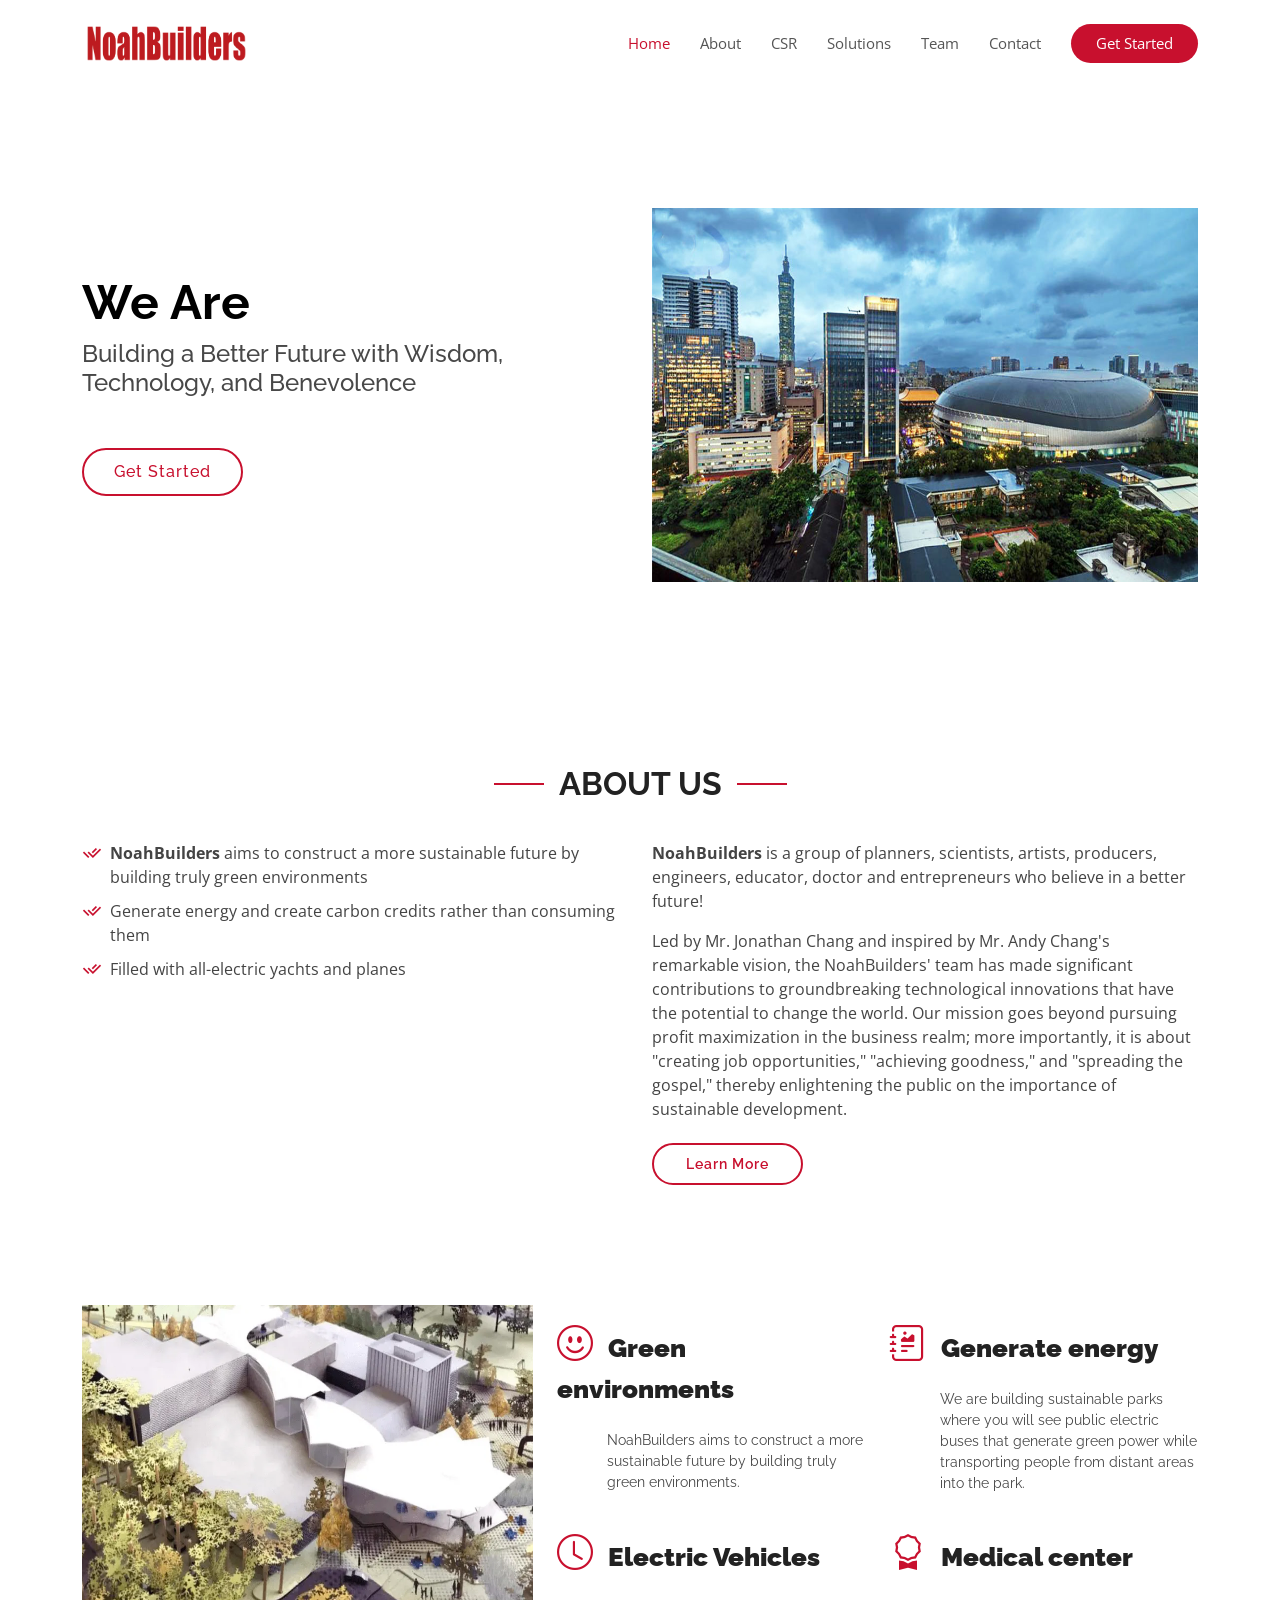
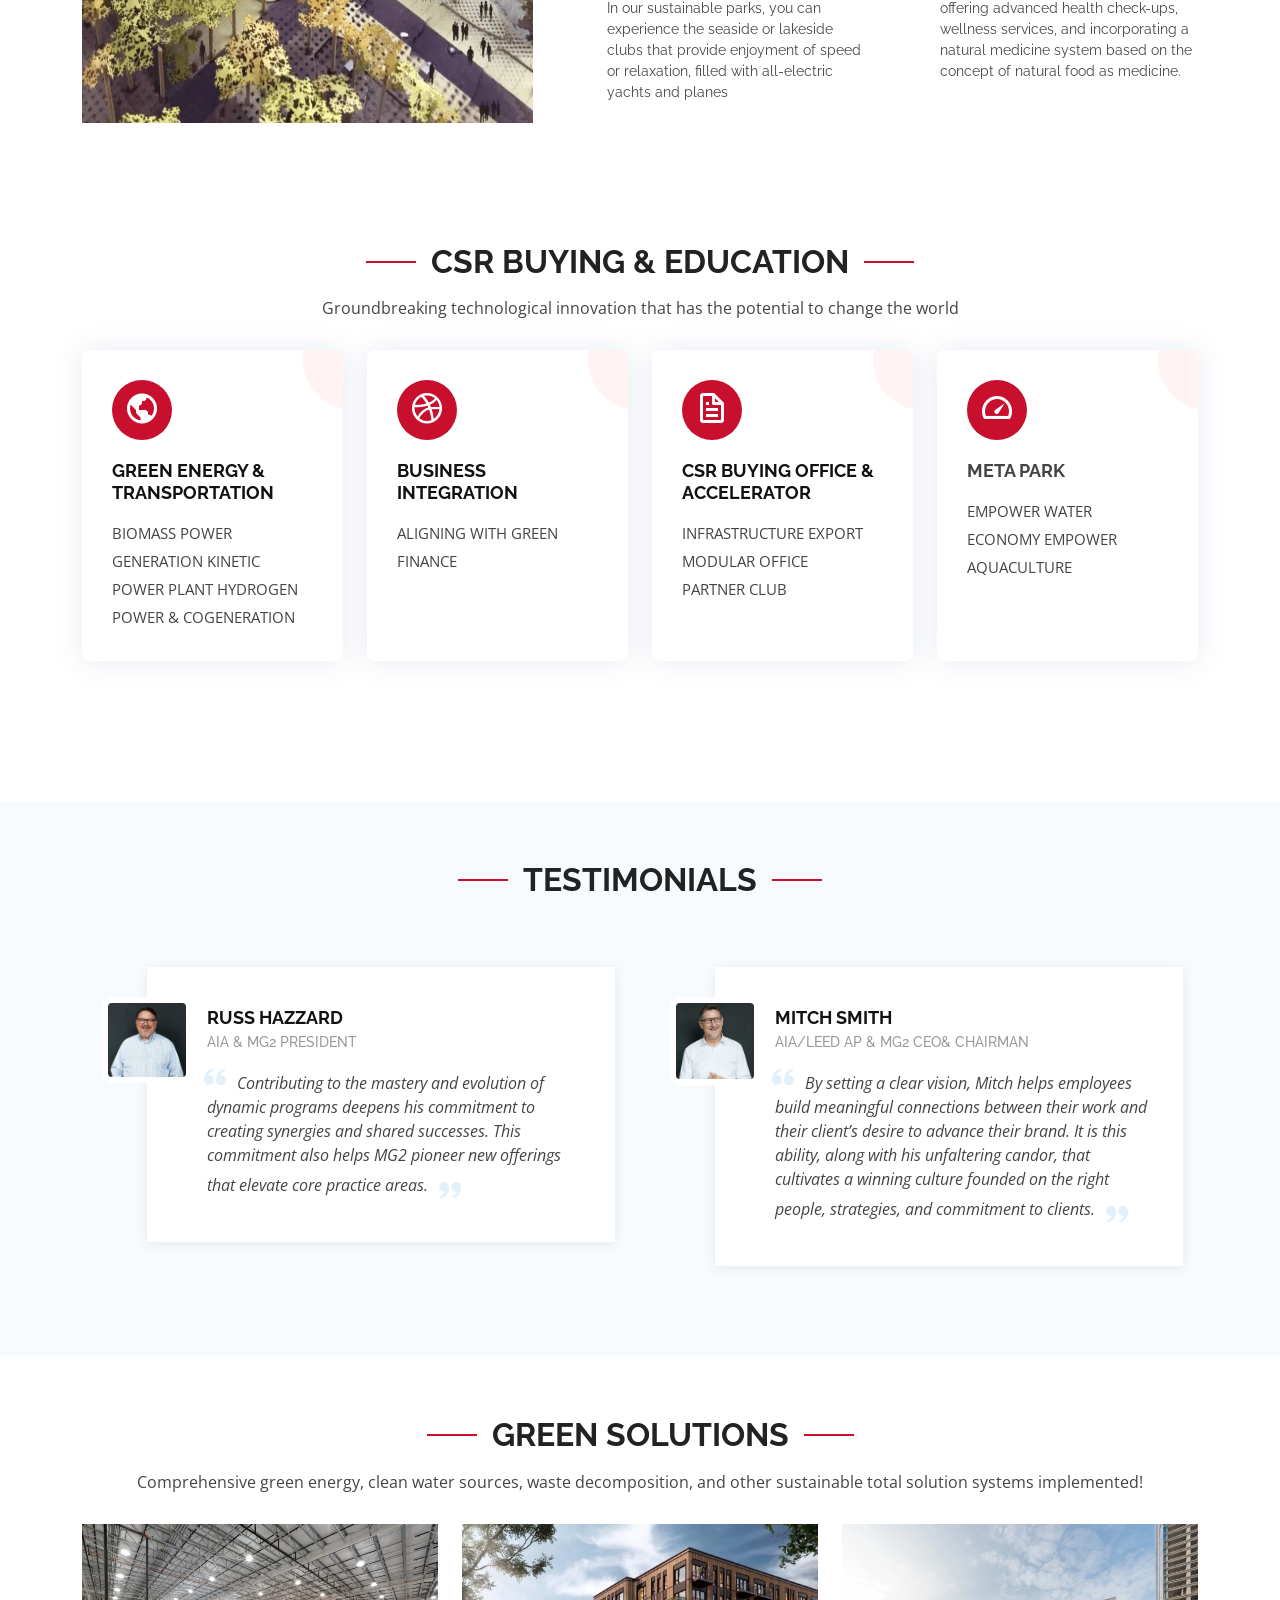
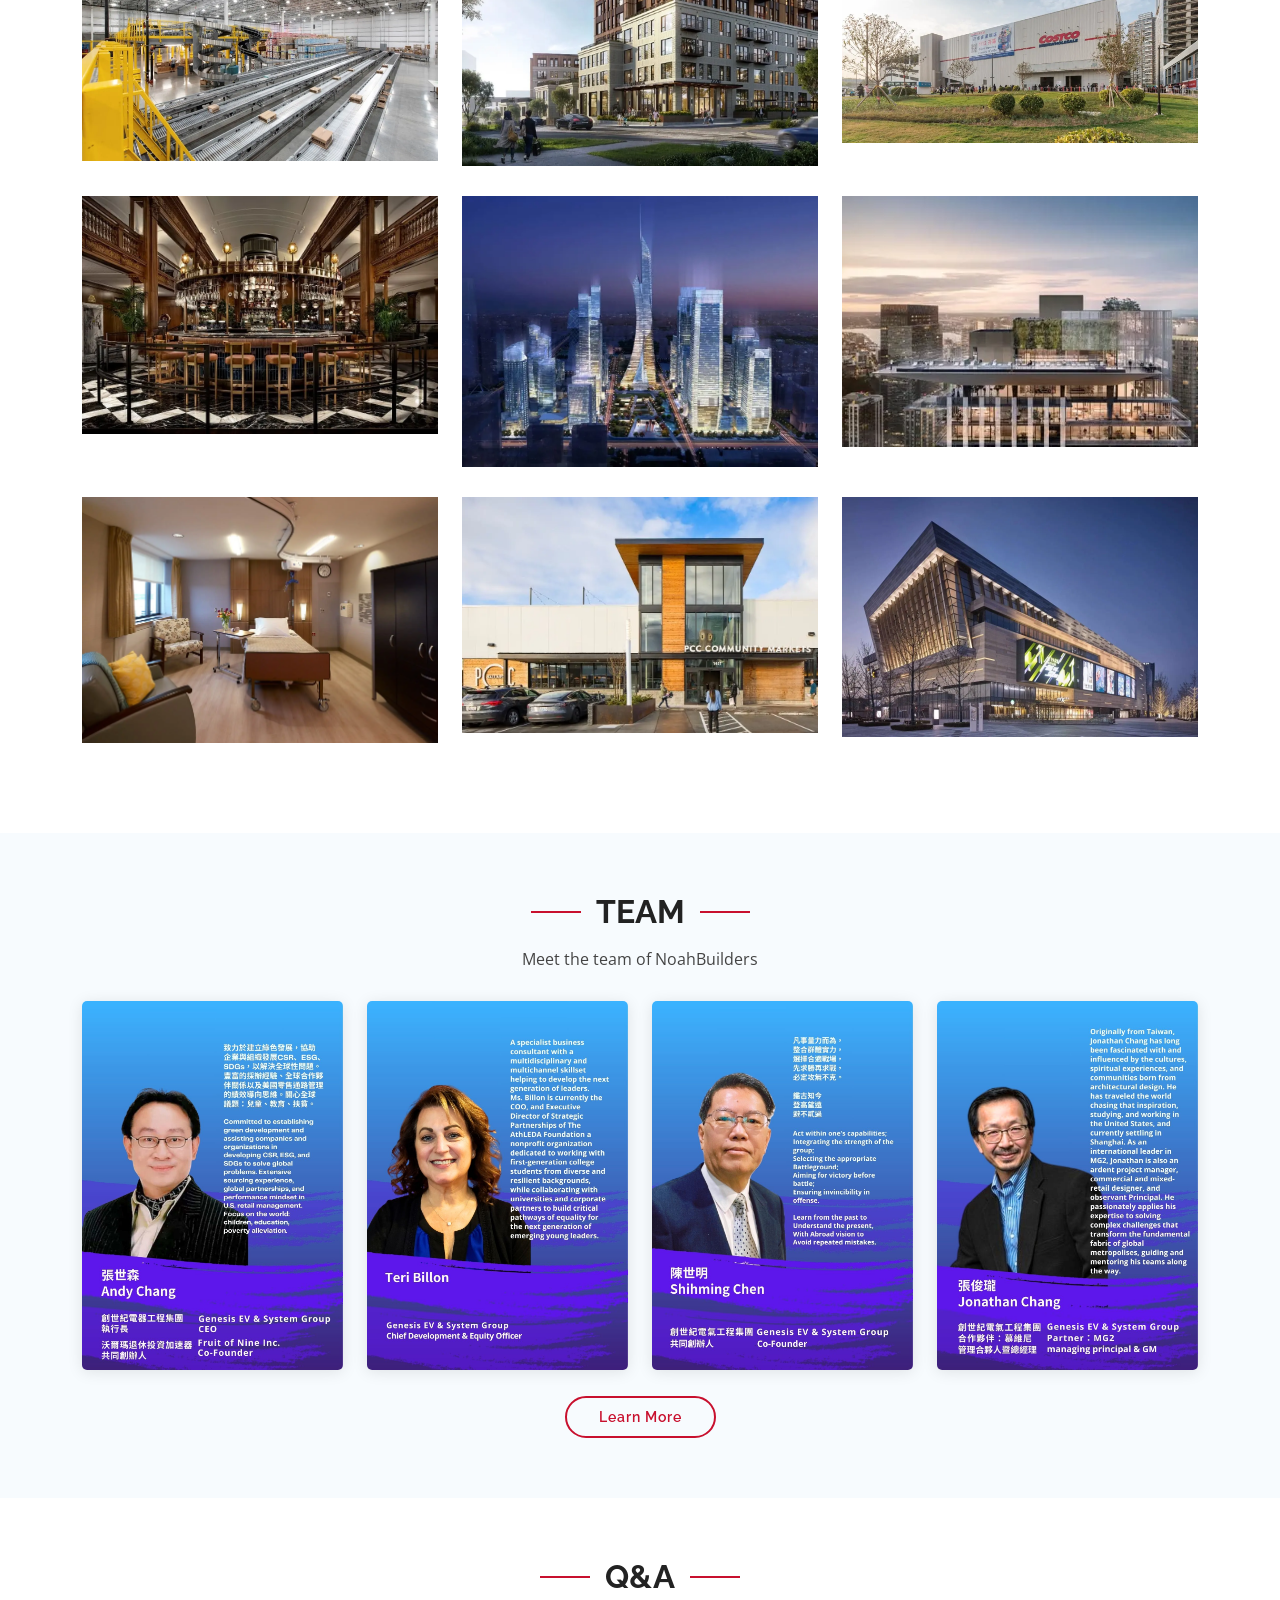
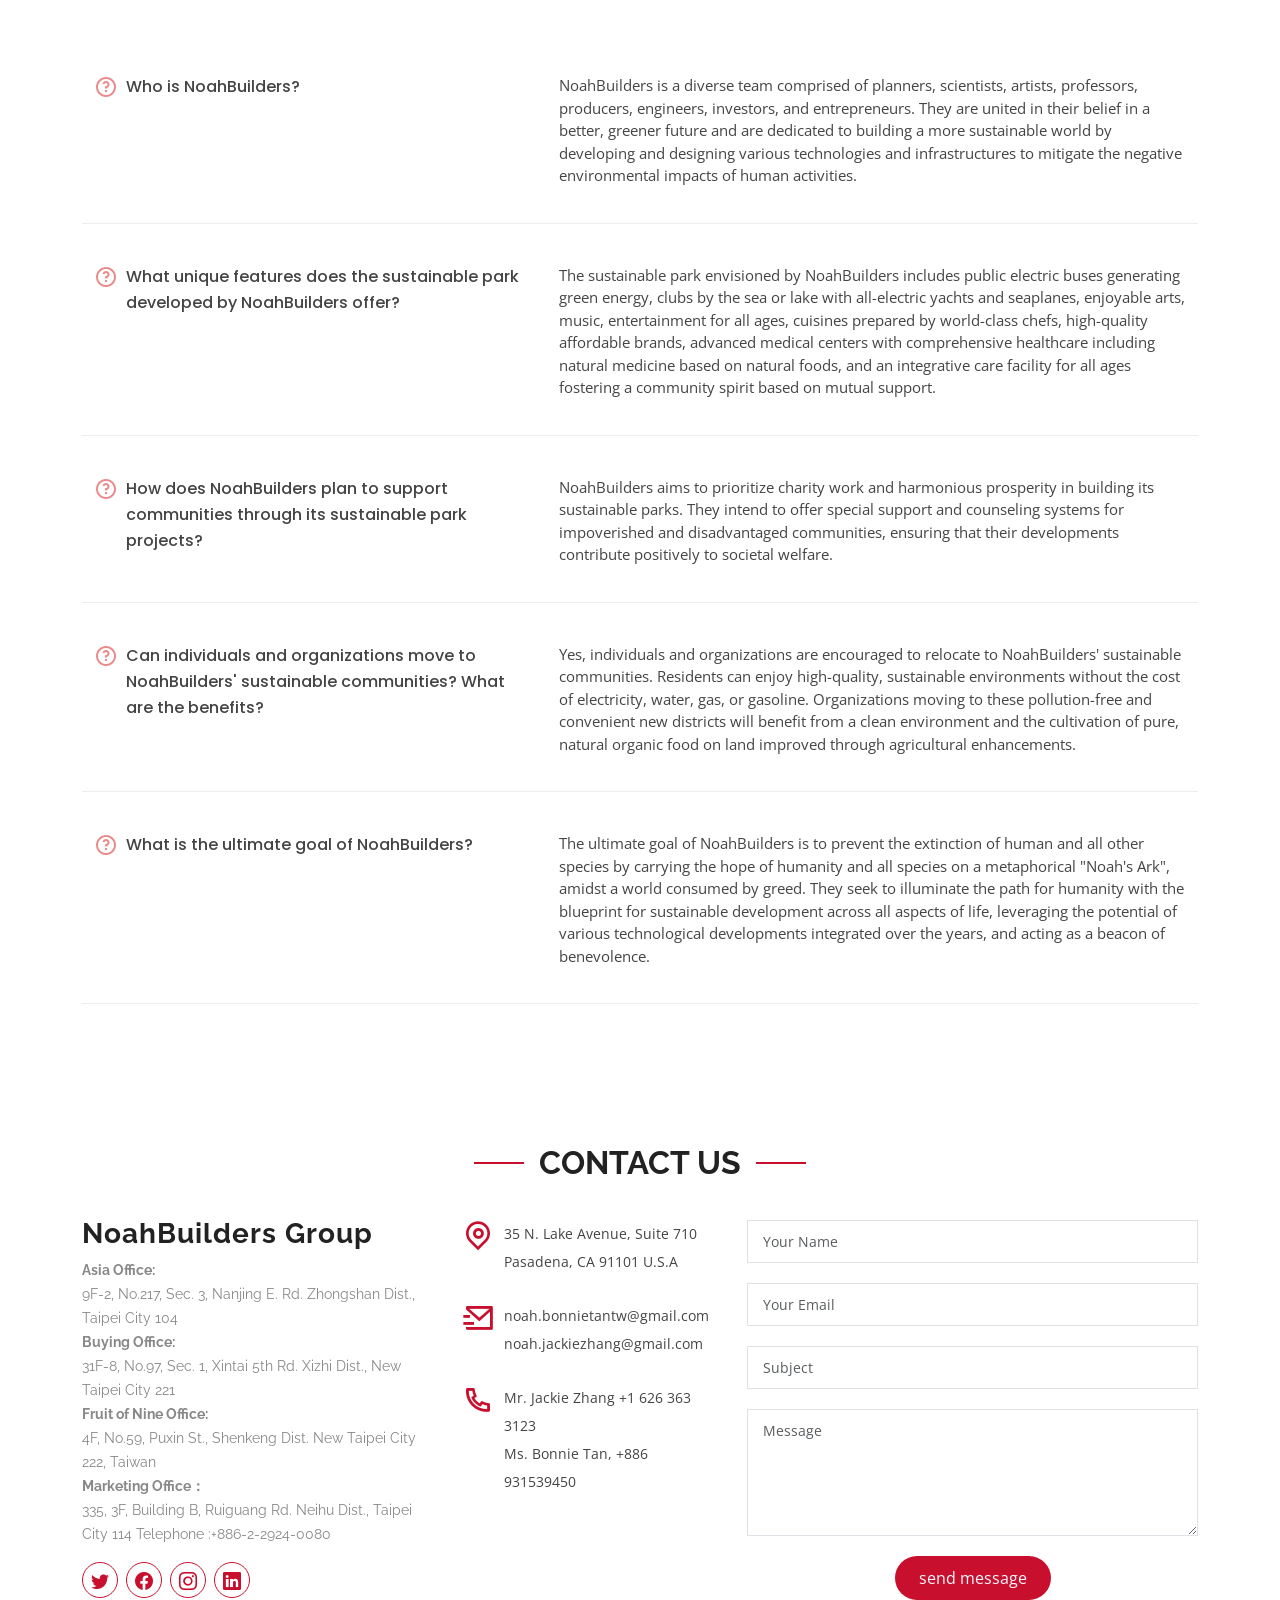
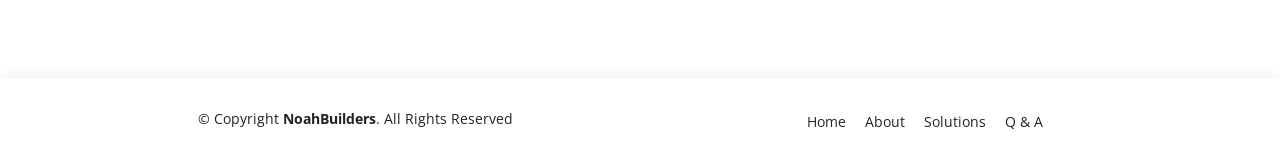
==== index.html @ 63681f98 "initial commit initial commit" ====
<!DOCTYPE html>
<html lang="en">

<head>
  <meta charset="utf-8">
  <meta content="width=device-width, initial-scale=1.0" name="viewport">

  <title>NoahBuilders - Index</title>
  <meta content="NoahBuilders is a large group of planners, scientists, artists, producers, engineers, and entrepreneurs who believe in a better future!" name="description">
  <meta content="green energy,solar,esg,csr,green city" name="keywords">

  <!-- Favicons -->
  <link href="assets/img/favicon.png" rel="icon">
  <link href="assets/img/apple-touch-icon.png" rel="apple-touch-icon">

  <!-- Google Fonts -->
  <link href="https://fonts.googleapis.com/css?family=Open+Sans:300,300i,400,400i,600,600i,700,700i|Raleway:300,300i,400,400i,500,500i,600,600i,700,700i|Poppins:300,300i,400,400i,500,500i,600,600i,700,700i" rel="stylesheet">

  <!-- Vendor CSS Files -->
  <link href="assets/vendor/aos/aos.css" rel="stylesheet">
  <link href="assets/vendor/bootstrap/css/bootstrap.min.css" rel="stylesheet">
  <link href="assets/vendor/bootstrap-icons/bootstrap-icons.css" rel="stylesheet">
  <link href="assets/vendor/boxicons/css/boxicons.min.css" rel="stylesheet">
  <link href="assets/vendor/glightbox/css/glightbox.min.css" rel="stylesheet">
  <link href="assets/vendor/remixicon/remixicon.css" rel="stylesheet">
  <link href="assets/vendor/swiper/swiper-bundle.min.css" rel="stylesheet">

  <!-- Main CSS File -->
  <link href="assets/css/style.css" rel="stylesheet">

</head>

<body>
  <!-- ======= Header ======= -->
  <header id="header" class="fixed-top d-flex align-items-center">
    <div class="container d-flex align-items-center justify-content-between">

      <div class="logo">
        <img src="/assets/img/NoahBuilders.svg" class="img-fluid rounded" alt="logo">
        <!-- Uncomment below if you prefer to use an image logo -->
        <!-- <a href="index.html"><img src="assets/img/logo.png" alt="" class="img-fluid"></a>-->
      </div>

      <nav id="navbar" class="navbar">
        <ul>
          <li><a class="nav-link scrollto active" href="#hero">Home</a></li>
          <li><a class="nav-link scrollto" href="#about">About</a></li>
          <li><a class="nav-link scrollto" href="#services">CSR</a></li>
          <li><a class="nav-link scrollto " href="#portfolio">Solutions</a></li>
          <li><a class="nav-link scrollto" href="#team">Team</a></li>
          <!-- <li><a class="nav-link scrollto" href="#pricing">Pricing</a></li>
          <li class="dropdown"><a href="#"><span>Drop Down</span> <i class="bi bi-chevron-down"></i></a>
            <ul>
              <li><a href="#">Drop Down 1</a></li>
              <li class="dropdown"><a href="#"><span>Deep Drop Down</span> <i class="bi bi-chevron-right"></i></a>
                <ul>
                  <li><a href="#">Deep Drop Down 1</a></li>
                  <li><a href="#">Deep Drop Down 2</a></li>
                  <li><a href="#">Deep Drop Down 3</a></li>
                  <li><a href="#">Deep Drop Down 4</a></li>
                  <li><a href="#">Deep Drop Down 5</a></li>
                </ul>
              </li>
              <li><a href="#">Drop Down 2</a></li>
              <li><a href="#">Drop Down 3</a></li>
              <li><a href="#">Drop Down 4</a></li>
            </ul>
          </li> -->
          <li><a class="nav-link scrollto" href="#contact">Contact</a></li>
          <li><a class="getstarted scrollto" href="#about">Get Started</a></li>
        </ul>
        <i class="bi bi-list mobile-nav-toggle"></i>
      </nav><!-- .navbar -->

    </div>
  </header><!-- End Header -->

  <!-- ======= Hero Section ======= -->
  <section id="hero" class="d-flex align-items-center">

    <div class="container">
      <div class="row">
        <div class="col-lg-6 pt-5 pt-lg-0 order-2 order-lg-1 d-flex flex-column justify-content-center">
          <h1 data-aos="fade-up">We Are</h1>
          <h2 data-aos="fade-up" data-aos-delay="400">Building a Better Future with Wisdom, Technology, and Benevolence</h2>
          <div data-aos="fade-up" data-aos-delay="800">
            <a href="#about" class="btn-get-started scrollto">Get Started</a>
          </div>
        </div>
        <div class="col-lg-6 order-1 order-lg-2 hero-img" data-aos="fade-left" data-aos-delay="200">
          <img src="assets/img/heroimage.jpg" class="img-fluid animated" alt="">
        </div>
      </div>
    </div>

  </section><!-- End Hero -->

  <main id="main" style="padding-top:5px;">

    <section id="about" class="about">
      <div class="container">

        <div class="section-title" data-aos="fade-up">
          <h2>About Us</h2>
        </div>

        <div class="row content">
          <div class="col-lg-6" data-aos="fade-up" data-aos-delay="150">
            <!-- <p>
              Noahbuilders is a large group of planners, scientists, artists, producers, engineers, and entrepreneurs who believe in a better future! 
            </p> -->
            <ul>
              <li><i class="ri-check-double-line"></i> <b>NoahBuilders</b> aims to construct a more sustainable future by building truly green environments </li>
              <li><i class="ri-check-double-line"></i> Generate energy and create carbon credits rather than consuming them</li>
              <li><i class="ri-check-double-line"></i> Filled with all-electric yachts and planes</li>
            </ul>
          </div>
          <div class="col-lg-6 pt-4 pt-lg-0" data-aos="fade-up" data-aos-delay="300">
            <p>
              <b>NoahBuilders</b> is a group of planners, scientists, artists, producers, engineers, educator, doctor and entrepreneurs who believe in a better future! 
            </p>
            <p>Led by Mr. Jonathan Chang and inspired by Mr. Andy Chang's remarkable vision, the NoahBuilders' team has made significant contributions to groundbreaking technological innovations that have the potential to change the world.
              Our mission goes beyond pursuing profit maximization in the business realm; more importantly, it is about "creating job opportunities," "achieving goodness," and "spreading the gospel," thereby enlightening the public on the importance of sustainable development.
              </p>
            <a href="#counts" class="btn-learn-more">Learn More</a>
          </div>
        </div>

      </div>
    </section><!-- End About Us Section -->

    <!-- ======= Counts Section ======= -->
    <section id="counts" class="counts">
      <div class="container">

        <div class="row">
          <div class="image col-xl-5 d-flex align-items-stretch justify-content-center justify-content-xl-start" data-aos="fade-right" data-aos-delay="150">
            <img src="assets/img/counts-img.webp" alt="" class="img-fluid">
          </div>

          <div class="col-xl-7 d-flex align-items-stretch pt-4 pt-xl-0" data-aos="fade-left" data-aos-delay="300">
            <div class="content d-flex flex-column justify-content-center">
              <div class="row">
                <div class="col-md-6 d-md-flex align-items-md-stretch">
                  <div class="count-box">
                    <i class="bi bi-emoji-smile"></i>
                    <h3><strong style="padding-left:15px;font-size:26px;">Green environments</strong></h3>
                    <!-- <span data-purecounter-start="0" data-purecounter-end="01" data-purecounter-duration="1" class="purecounter"></span> -->
                    <p> NoahBuilders aims to construct a more sustainable future by building truly green environments.</p>
                  </div>
                </div>

                <div class="col-md-6 d-md-flex align-items-md-stretch">
                  <div class="count-box">
                    <i class="bi bi-journal-richtext"></i>
                    <h3><strong style="padding-left:15px;font-size:26px;">Generate energy</strong></h3>
                    <!-- <span data-purecounter-start="0" data-purecounter-end="2" data-purecounter-duration="1" class="purecounter"></span> -->
                    <p>We are building sustainable parks where you will see public electric buses that generate green power while transporting people from distant areas into the park.</p>
                  </div>
                </div>

                <div class="col-md-6 d-md-flex align-items-md-stretch">
                  <div class="count-box">
                    <i class="bi bi-clock"></i>
                    <h3><strong style="padding-left:15px;font-size:26px;">Electric Vehicles</strong></h3>
                    <!-- <span data-purecounter-start="0" data-purecounter-end="3" data-purecounter-duration="1" class="purecounter"></span> -->
                    <p>In our sustainable parks, you can experience the seaside or lakeside clubs that provide enjoyment of speed or relaxation, filled with all-electric yachts and planes</p>
                  </div>
                </div>

                <div class="col-md-6 d-md-flex align-items-md-stretch">
                  <div class="count-box">
                    <i class="bi bi-award"></i>
                    <h3><strong style="padding-left:15px;font-size:26px;">Medical center</strong></h3>
                    <!-- <span data-purecounter-start="0" data-purecounter-end="4" data-purecounter-duration="1" class="purecounter"></span> -->
                    <p>offering advanced health check-ups, wellness services, and incorporating a natural medicine system based on the concept of natural food as medicine.</p>
                  </div>
                </div>
              </div>
            </div><!-- End .content-->
          </div>
        </div>

      </div>
    </section><!-- End Counts Section -->

    <!-- ======= Services Section ======= -->
    <section id="services" class="services">
      <div class="container">

        <div class="section-title" data-aos="fade-up">
          <h2>CSR Buying & Education</h2>
          <p>Groundbreaking technological innovation that has the potential to change the world </p>
        </div>

        <div class="row">

          <div class="col-md-6 col-lg-3 d-flex align-items-stretch mb-5 mb-lg-0">
            <div class="icon-box" data-aos="fade-up" data-aos-delay="400">
              <div class="icon"><i class="bx bx-world"></i></div>
              <h4 class="title"><a href="">GREEN ENERGY & TRANSPORTATION</a></h4>
              <p class="description">BIOMASS POWER GENERATION
                KINETIC POWER PLANT
                HYDROGEN POWER & COGENERATION
                </p>
            </div>
          </div>

          <div class="col-md-6 col-lg-3 d-flex align-items-stretch mb-5 mb-lg-0">
            <div class="icon-box" data-aos="fade-up" data-aos-delay="100">
              <div class="icon"><i class="bx bxl-dribbble"></i></div>
              <h4 class="title"><a href="">BUSINESS INTEGRATION</a></h4>
              <p class="description">ALIGNING WITH GREEN FINANCE
                <br>
                <br>
              </p>
            </div>
          </div>

          <div class="col-md-6 col-lg-3 d-flex align-items-stretch mb-5 mb-lg-0">
            <div class="icon-box" data-aos="fade-up" data-aos-delay="200">
              <div class="icon"><i class="bx bx-file"></i></div>
              <h4 class="title"><a href="">CSR BUYING OFFICE & ACCELERATOR</a></h4>
              <p class="description">INFRASTRUCTURE EXPORT
                MODULAR OFFICE<br>
                PARTNER CLUB
                </p>
            </div>
          </div>

          <div class="col-md-6 col-lg-3 d-flex align-items-stretch mb-5 mb-lg-0">
            <div class="icon-box" data-aos="fade-up" data-aos-delay="300">
              <div class="icon"><i class="bx bx-tachometer"></i></div>
              <h4 class="title"><a href=""></a>META PARK</h4>
              <p class="description">EMPOWER WATER ECONOMY
                EMPOWER AQUACULTURE</p>
            </div>
          </div>
        </div>

      </div>
    </section><!-- End Services Section -->

    <!-- ======= More Services Section ======= -->
    <section id="more-services" class="more-services">
      <div class="container">

        <!-- <div class="row">
          <div class="col-md-6 d-flex align-items-stretch">
            <div class="card" style='background-image: url("assets/img/more-services-1.jpg");' data-aos="fade-up" data-aos-delay="100">
              <div class="card-body">
                <h5 class="card-title"><a href="">GREEN ENERGY & TRANSPORTATION</a></h5>
                <p class="card-text">BIOMASS POWER GENERATION,KINETIC POWER PLANT,HYDROGEN POWER & COGENERATION
                  </p>
                <div class="read-more"><a href="#"><i class="bi bi-arrow-right"></i> Read More</a></div>
              </div>
            </div>
          </div>
          <div class="col-md-6 d-flex align-items-stretch mt-4 mt-md-0">
            <div class="card" style='background-image: url("assets/img/more-services-2.jpg");' data-aos="fade-up" data-aos-delay="200">
              <div class="card-body">
                <h5 class="card-title"><a href="">BUSINESS INTEGRATION</a></h5>
                <p class="card-text">Sed ut perspiciatis unde omnis iste natus error sit voluptatem doloremque laudantium, totam rem.</p>
                <div class="read-more"><a href="#"><i class="bi bi-arrow-right"></i> Read More</a></div>
              </div>
            </div>

          </div>
          <div class="col-md-6 d-flex align-items-stretch mt-4">
            <div class="card" style='background-image: url("assets/img/more-services-3.jpg");' data-aos="fade-up" data-aos-delay="100">
              <div class="card-body">
                <h5 class="card-title"><a href="">CSR BUYING OFFICE & ACCELERATOR</a></h5>
                <p class="card-text">Nemo enim ipsam voluptatem quia voluptas sit aut odit aut fugit, sed quia magni dolores.</p>
                <div class="read-more"><a href="#"><i class="bi bi-arrow-right"></i> Read More</a></div>
              </div>
            </div>
          </div>
          <div class="col-md-6 d-flex align-items-stretch mt-4">
            <div class="card" style='background-image: url("assets/img/more-services-4.jpg");' data-aos="fade-up" data-aos-delay="200">
              <div class="card-body">
                <h5 class="card-title"><a href="">META PARK</a></h5>
                <p class="card-text">Nostrum eum sed et autem dolorum perspiciatis. Magni porro quisquam laudantium voluptatem.</p>
                <div class="read-more"><a href="#"><i class="bi bi-arrow-right"></i> Read More</a></div>
              </div>
            </div>
          </div>
        </div> -->

      </div>
    </section><!-- End More Services Section -->

    <!-- ======= Features Section ======= -->
    <!-- <section id="features" class="features">
      <div class="container">

        <div class="section-title" data-aos="fade-up">
          <h2>Features</h2>
          <p>Our blueprint for sustainable development</p>
        </div>

        <div class="row" data-aos="fade-up" data-aos-delay="300">
          <div class="col-lg-3 col-md-4">
            <div class="icon-box">
              <i class="ri-store-line" style="color: #ffbb2c;"></i>
              <h3><a href="">Lorem Ipsum</a></h3>
            </div>
          </div>
          <div class="col-lg-3 col-md-4 mt-4 mt-md-0">
            <div class="icon-box">
              <i class="ri-bar-chart-box-line" style="color: #5578ff;"></i>
              <h3><a href="">Dolor Sitema</a></h3>
            </div>
          </div>
          <div class="col-lg-3 col-md-4 mt-4 mt-md-0">
            <div class="icon-box">
              <i class="ri-calendar-todo-line" style="color: #e80368;"></i>
              <h3><a href="">Sed perspiciatis</a></h3>
            </div>
          </div>
          <div class="col-lg-3 col-md-4 mt-4 mt-lg-0">
            <div class="icon-box">
              <i class="ri-paint-brush-line" style="color: #e361ff;"></i>
              <h3><a href="">Magni Dolores</a></h3>
            </div>
          </div>
          <div class="col-lg-3 col-md-4 mt-4">
            <div class="icon-box">
              <i class="ri-database-2-line" style="color: #47aeff;"></i>
              <h3><a href="">Nemo Enim</a></h3>
            </div>
          </div>
          <div class="col-lg-3 col-md-4 mt-4">
            <div class="icon-box">
              <i class="ri-gradienter-line" style="color: #ffa76e;"></i>
              <h3><a href="">Eiusmod Tempor</a></h3>
            </div>
          </div>
          <div class="col-lg-3 col-md-4 mt-4">
            <div class="icon-box">
              <i class="ri-file-list-3-line" style="color: #11dbcf;"></i>
              <h3><a href="">Midela Teren</a></h3>
            </div>
          </div>
          <div class="col-lg-3 col-md-4 mt-4">
            <div class="icon-box">
              <i class="ri-price-tag-2-line" style="color: #4233ff;"></i>
              <h3><a href="">Pira Neve</a></h3>
            </div>
          </div>
          <div class="col-lg-3 col-md-4 mt-4">
            <div class="icon-box">
              <i class="ri-anchor-line" style="color: #b2904f;"></i>
              <h3><a href="">Dirada Pack</a></h3>
            </div>
          </div>
          <div class="col-lg-3 col-md-4 mt-4">
            <div class="icon-box">
              <i class="ri-disc-line" style="color: #b20969;"></i>
              <h3><a href="">Moton Ideal</a></h3>
            </div>
          </div>
          <div class="col-lg-3 col-md-4 mt-4">
            <div class="icon-box">
              <i class="ri-base-station-line" style="color: #ff5828;"></i>
              <h3><a href="">Verdo Park</a></h3>
            </div>
          </div>
          <div class="col-lg-3 col-md-4 mt-4">
            <div class="icon-box">
              <i class="ri-fingerprint-line" style="color: #29cc61;"></i>
              <h3><a href="">Flavor Nivelanda</a></h3>
            </div>
          </div>
        </div>

      </div>
    </section> End Features Section -->

    <!-- ======= Testimonials Section ======= -->

    <section id="testimonials" class="testimonials section-bg">
      <div class="container">

        <div class="section-title" data-aos="fade-up">
          <h2>Testimonials</h2>
          <!-- <p>Magnam dolores commodi suscipit eum quidem consectetur velit</p> -->
        </div>

        <div class="testimonials-slider swiper" data-aos="fade-up" data-aos-delay="100">
          <div class="swiper-wrapper">

            <div class="swiper-slide">
              <div class="testimonial-wrap">
                <div class="testimonial-item">
                  <img src="assets/img/testimonials/testimonials-1.jpg" class="testimonial-img" alt="">
                  <h3>RUSS HAZZARD</h3>
                  <h4>AIA &amp; MG2 PRESIDENT</h4>
                  <p>
                    <i class="bx bxs-quote-alt-left quote-icon-left"></i>
                    Contributing to the mastery and evolution of dynamic programs deepens his commitment to creating synergies and shared successes. This commitment also helps MG2 pioneer new offerings that elevate core practice areas.
                    <i class="bx bxs-quote-alt-right quote-icon-right"></i>
                  </p>
                </div>
              </div>
            </div><!-- End testimonial item -->

            <div class="swiper-slide">
              <div class="testimonial-wrap">
                <div class="testimonial-item">
                  <img src="assets/img/testimonials/testimonials-2.jpg" class="testimonial-img" alt="">
                  <h3>MITCH SMITH</h3>
                  <h4>AIA/LEED AP &amp; MG2 CEO& CHAIRMAN</h4>
                  <p>
                    <i class="bx bxs-quote-alt-left quote-icon-left"></i>
                    By setting a clear vision, Mitch helps employees build meaningful connections between their work and their client’s desire to advance their brand. It is this ability, along with his unfaltering candor, that cultivates a winning culture founded on the right people, strategies, and commitment to clients.
                    <i class="bx bxs-quote-alt-right quote-icon-right"></i>
                  </p>
                </div>
              </div>
            </div><!-- End testimonial item -->

          </div>
          <!-- <div class="swiper-pagination"></div> -->
        </div>

      </div>
    </section><!-- End Testimonials Section -->

    <!-- ======= portfolio Section ======= -->
    <section id="portfolio" class="portfolio">
      <div class="container">

        <div class="section-title" data-aos="fade-up">
          <h2>Green Solutions</h2>
          <p>Comprehensive green energy, clean water sources, waste decomposition, and other sustainable total solution systems implemented!</p>
        </div>

        <!-- <div class="row" data-aos="fade-up" data-aos-delay="200">
          <div class="col-lg-12 d-flex justify-content-center">
            <ul id="portfolio-flters">
              <li data-filter="*" class="filter-active">All</li>
              <li data-filter=".filter-app">App</li>
              <li data-filter=".filter-card">Card</li>
              <li data-filter=".filter-web">Web</li>
            </ul>
          </div>
        </div> -->

        <div class="row portfolio-container" data-aos="fade-up" data-aos-delay="400">

          <div class="col-lg-4 col-md-6 portfolio-item filter-app">
            <div class="portfolio-wrap">
              <img src="assets/img/portfolio/portfolio-1.webp" class="img-fluid" alt="">
              <div class="portfolio-info">
                <h4>Industrial</h4>
                <p>Vertical Supply Chain </p>
                <div class="portfolio-links">
                  <a href="assets/img/portfolio/portfolio-1.webp" data-gallery="portfolioGallery" class="portfolio-lightbox" title="Vertical Supply Chain"><i class="bx bx-plus"></i></a>
                  <!-- <a href="portfolio-details.html" title="More Details"><i class="bx bx-link"></i></a> -->
                </div>
              </div>
            </div>
          </div>

          <div class="col-lg-4 col-md-6 portfolio-item filter-web">
            <div class="portfolio-wrap">
              <img src="assets/img/portfolio/portfolio-2.webp" class="img-fluid" alt="">
              <div class="portfolio-info">
                <h4>Residential</h4>
                <p>Low-rise</p>
                <div class="portfolio-links">
                  <a href="assets/img/portfolio/portfolio-2.webp" data-gallery="portfolioGallery" class="portfolio-lightbox" title="Low-rise"><i class="bx bx-plus"></i></a>
                  <!-- <a href="portfolio-details.html" title="More Details"><i class="bx bx-link"></i></a> -->
                </div>
              </div>
            </div>
          </div>

          <div class="col-lg-4 col-md-6 portfolio-item filter-app">
            <div class="portfolio-wrap">
              <img src="assets/img/portfolio/portfolio-3.webp" class="img-fluid" alt="">
              <div class="portfolio-info">
                <h4>Retail</h4>
                <p>Big Box Retail</p>
                <div class="portfolio-links">
                  <a href="assets/img/portfolio/portfolio-3.webp" data-gallery="portfolioGallery" class="portfolio-lightbox" title="Big Box Retail"><i class="bx bx-plus"></i></a>
                  <!-- <a href="portfolio-details.html" title="More Details"><i class="bx bx-link"></i></a> -->
                </div>
              </div>
            </div>
          </div>

          <div class="col-lg-4 col-md-6 portfolio-item filter-card">
            <div class="portfolio-wrap">
              <img src="assets/img/portfolio/portfolio-4.webp" class="img-fluid" alt="">
              <div class="portfolio-info">
                <h4>Hospitality</h4>
                <p>Historical Renovation</p>
                <div class="portfolio-links">
                  <a href="assets/img/portfolio/portfolio-4.webp" data-gallery="portfolioGallery" class="portfolio-lightbox" title="Historical Renovation"><i class="bx bx-plus"></i></a>
                  <!-- <a href="portfolio-details.html" title="More Details"><i class="bx bx-link"></i></a> -->
                </div>
              </div>
            </div>
          </div>

          <div class="col-lg-4 col-md-6 portfolio-item filter-web">
            <div class="portfolio-wrap">
              <img src="assets/img/portfolio/portfolio-5.webp" class="img-fluid" alt="">
              <div class="portfolio-info">
                <h4>Mixed Use</h4>
                <p></p>
                <div class="portfolio-links">
                  <a href="assets/img/portfolio/portfolio-5.webp" data-gallery="portfolioGallery" class="portfolio-lightbox" title="Mixed Use"><i class="bx bx-plus"></i></a>
                  <!-- <a href="portfolio-details.html" title="More Details"><i class="bx bx-link"></i></a> -->
                </div>
              </div>
            </div>
          </div>

          <div class="col-lg-4 col-md-6 portfolio-item filter-app">
            <div class="portfolio-wrap">
              <img src="assets/img/portfolio/portfolio-6.webp" class="img-fluid" alt="">
              <div class="portfolio-info">
                <h4>Residential</h4>
                <p>Muti-family</p>
                <div class="portfolio-links">
                  <a href="assets/img/portfolio/portfolio-6.webp" data-gallery="portfolioGallery" class="portfolio-lightbox" title="Muti-family"><i class="bx bx-plus"></i></a>
                  <!-- <a href="portfolio-details.html" title="More Details"><i class="bx bx-link"></i></a> -->
                </div>
              </div>
            </div>
          </div>

          <div class="col-lg-4 col-md-6 portfolio-item filter-card">
            <div class="portfolio-wrap">
              <img src="assets/img/portfolio/portfolio-7.webp" class="img-fluid" alt="">
              <div class="portfolio-info">
                <h4>Residential</h4>
                <p>Senior Living</p>
                <div class="portfolio-links">
                  <a href="assets/img/portfolio/portfolio-7.webp" data-gallery="portfolioGallery" class="portfolio-lightbox" title="Senior Living"><i class="bx bx-plus"></i></a>
                  <!-- <a href="portfolio-details.html" title="More Details"><i class="bx bx-link"></i></a> -->
                </div>
              </div>
            </div>
          </div>

          <div class="col-lg-4 col-md-6 portfolio-item filter-card">
            <div class="portfolio-wrap">
              <img src="assets/img/portfolio/portfolio-8.webp" class="img-fluid" alt="">
              <div class="portfolio-info">
                <h4>Retail</h4>
                <p>Market</p>
                <div class="portfolio-links">
                  <a href="assets/img/portfolio/portfolio-8.webp" data-gallery="portfolioGallery" class="portfolio-lightbox" title="Market"><i class="bx bx-plus"></i></a>
                  <!-- <a href="portfolio-details.html" title="More Details"><i class="bx bx-link"></i></a> -->
                </div>
              </div>
            </div>
          </div>

          <div class="col-lg-4 col-md-6 portfolio-item filter-web">
            <div class="portfolio-wrap">
              <img src="assets/img/portfolio/portfolio-9.webp" class="img-fluid" alt="">
              <div class="portfolio-info">
                <h4>Mixed Use</h4>
                <p></p>
                <div class="portfolio-links">
                  <a href="assets/img/portfolio/portfolio-9.webp" data-gallery="portfolioGallery" class="portfolio-lightbox" title="Mixed Use"><i class="bx bx-plus"></i></a>
                  <!-- <a href="portfolio-details.html" title="More Details"><i class="bx bx-link"></i></a> -->
                </div>
              </div>
            </div>
          </div>

        </div>

      </div>
    </section><!-- End portfolio Section -->

    <!-- ======= Team Section ======= -->
    <section id="team" class="team section-bg">
      <div class="container">

        <div class="section-title" data-aos="fade-up">
          <h2>Team</h2>
          <p>Meet the team of NoahBuilders</p>
        </div>

        <div class="row">

          <div class="col-lg-3 col-md-6 d-flex align-items-stretch">
            <div class="member" data-aos="fade-up" data-aos-delay="200">
              <div class="member-img">
                <img src="assets/img/team/2.jpg" class="img-fluid" alt="">
                <div class="social">
                  <a href=""><i class="bi bi-twitter"></i></a>
                  <a href=""><i class="bi bi-facebook"></i></a>
                  <a href=""><i class="bi bi-instagram"></i></a>
                  <a href=""><i class="bi bi-linkedin"></i></a>
                </div>
              </div>
              <!-- <div class="member-info">
                <h4>Ian Huang</h4>
                <span>Legal Partner</span>
              </div> -->
            </div>
          </div>

          <div class="col-lg-3 col-md-6 d-flex align-items-stretch">
            <div class="member" data-aos="fade-up" data-aos-delay="300">
              <div class="member-img">
                <img src="assets/img/team/3.jpg" class="img-fluid" alt="">
                <div class="social">
                  <a href=""><i class="bi bi-twitter"></i></a>
                  <a href=""><i class="bi bi-facebook"></i></a>
                  <a href=""><i class="bi bi-instagram"></i></a>
                  <a href=""><i class="bi bi-linkedin"></i></a>
                </div>
              </div>
              <!-- <div class="member-info">
                <h4>Joseph Hu</h4>
                <span>CPO</span>
              </div> -->
            </div>
          </div>

          <div class="col-lg-3 col-md-6 d-flex align-items-stretch">
            <div class="member" data-aos="fade-up" data-aos-delay="400">
              <div class="member-img">
                <img src="assets/img/team/4.jpg" class="img-fluid" alt="">
                <div class="social">
                  <a href=""><i class="bi bi-twitter"></i></a>
                  <a href=""><i class="bi bi-facebook"></i></a>
                  <a href=""><i class="bi bi-instagram"></i></a>
                  <a href=""><i class="bi bi-linkedin"></i></a>
                </div>
              </div>
              <!-- <div class="member-info">
                <h4>Tony Chang</h4>
                <span>CEO,Blue Ocean</span>
              </div> -->
            </div>
          </div>

          <div class="col-lg-3 col-md-6 d-flex align-items-stretch">
            <div class="member" data-aos="fade-up" data-aos-delay="100">
              <div class="member-img">
                <img src="assets/img/team/5.jpg" class="img-fluid" alt="">
                <div class="social">
                  <a href=""><i class="bi bi-twitter"></i></a>
                  <a href=""><i class="bi bi-facebook"></i></a>
                  <a href=""><i class="bi bi-instagram"></i></a>
                  <a href=""><i class="bi bi-linkedin"></i></a>
                </div>
              </div>
              <!-- <div class="member-info">
                <h4>Andy Chaung</h4>
                <span>CEO,Genesis EV</span>
              </div> -->
            </div>
          </div>
          <div class="mx-auto text-center">
            <a href="inner-page.html" class="btn-learn-more">Learn More</a>
          </div>
        </div>

      </div>
    </section><!-- End Team Section -->

    <!-- ======= Pricing Section ======= -->
    <!-- <section id="pricing" class="pricing">
      <div class="container">

        <div class="section-title">
          <h2>Pricing</h2>
          <p>Sit sint consectetur velit nemo qui impedit suscipit alias ea</p>
        </div>

        <div class="row">

          <div class="col-lg-4 col-md-6">
            <div class="box" data-aos="zoom-in-right" data-aos-delay="200">
              <h3>Free</h3>
              <h4><sup>$</sup>0<span> / month</span></h4>
              <ul>
                <li>Aida dere</li>
                <li>Nec feugiat nisl</li>
                <li>Nulla at volutpat dola</li>
                <li class="na">Pharetra massa</li>
                <li class="na">Massa ultricies mi</li>
              </ul>
              <div class="btn-wrap">
                <a href="#" class="btn-buy">Buy Now</a>
              </div>
            </div>
          </div>

          <div class="col-lg-4 col-md-6 mt-4 mt-md-0">
            <div class="box recommended" data-aos="zoom-in" data-aos-delay="100">
              <h3>Business</h3>
              <h4><sup>$</sup>19<span> / month</span></h4>
              <ul>
                <li>Aida dere</li>
                <li>Nec feugiat nisl</li>
                <li>Nulla at volutpat dola</li>
                <li>Pharetra massa</li>
                <li class="na">Massa ultricies mi</li>
              </ul>
              <div class="btn-wrap">
                <a href="#" class="btn-buy">Buy Now</a>
              </div>
            </div>
          </div>

          <div class="col-lg-4 col-md-6 mt-4 mt-lg-0">
            <div class="box" data-aos="zoom-in-left" data-aos-delay="200">
              <h3>Developer</h3>
              <h4><sup>$</sup>29<span> / month</span></h4>
              <ul>
                <li>Aida dere</li>
                <li>Nec feugiat nisl</li>
                <li>Nulla at volutpat dola</li>
                <li>Pharetra massa</li>
                <li>Massa ultricies mi</li>
              </ul>
              <div class="btn-wrap">
                <a href="#" class="btn-buy">Buy Now</a>
              </div>
            </div>
          </div>

        </div>

      </div>
    </section>--> <!-- End Pricing Section -->

    <!-- ======= F.A.Q Section ======= -->
    <section id="faq" class="faq">
      <div class="container">

        <div class="section-title" data-aos="fade-up">
          <h2>Q&A</h2>
        </div>

        <div class="row faq-item d-flex align-items-stretch" data-aos="fade-up" data-aos-delay="100">
          <div class="col-lg-5">
            <i class="ri-question-line"></i>
            <h4>Who is NoahBuilders?</h4>
          </div>
          <div class="col-lg-7">
            <p>
              NoahBuilders is a diverse team comprised of planners, scientists, artists, professors, producers, engineers, investors, and entrepreneurs. They are united in their belief in a better, greener future and are dedicated to building a more sustainable world by developing and designing various technologies and infrastructures to mitigate the negative environmental impacts of human activities.
            </p>
          </div>
        </div><!-- End F.A.Q Item-->

        <div class="row faq-item d-flex align-items-stretch" data-aos="fade-up" data-aos-delay="200">
          <div class="col-lg-5">
            <i class="ri-question-line"></i>
            <h4>What unique features does the sustainable park developed by NoahBuilders offer?</h4>
          </div>
          <div class="col-lg-7">
            <p>
              The sustainable park envisioned by NoahBuilders includes public electric buses generating green energy, clubs by the sea or lake with all-electric yachts and seaplanes, enjoyable arts, music, entertainment for all ages, cuisines prepared by world-class chefs, high-quality affordable brands, advanced medical centers with comprehensive healthcare including natural medicine based on natural foods, and an integrative care facility for all ages fostering a community spirit based on mutual support.
            </p>
          </div>
        </div><!-- End F.A.Q Item-->

        <div class="row faq-item d-flex align-items-stretch" data-aos="fade-up" data-aos-delay="300">
          <div class="col-lg-5">
            <i class="ri-question-line"></i>
            <h4>How does NoahBuilders plan to support communities through its sustainable park projects?</h4>
          </div>
          <div class="col-lg-7">
            <p>
              NoahBuilders aims to prioritize charity work and harmonious prosperity in building its sustainable parks. They intend to offer special support and counseling systems for impoverished and disadvantaged communities, ensuring that their developments contribute positively to societal welfare.
            </p>
          </div>
        </div><!-- End F.A.Q Item-->

        <div class="row faq-item d-flex align-items-stretch" data-aos="fade-up" data-aos-delay="400">
          <div class="col-lg-5">
            <i class="ri-question-line"></i>
            <h4>Can individuals and organizations move to NoahBuilders' sustainable communities? What are the benefits?</h4>
          </div>
          <div class="col-lg-7">
            <p>
              Yes, individuals and organizations are encouraged to relocate to NoahBuilders' sustainable communities. Residents can enjoy high-quality, sustainable environments without the cost of electricity, water, gas, or gasoline. Organizations moving to these pollution-free and convenient new districts will benefit from a clean environment and the cultivation of pure, natural organic food on land improved through agricultural enhancements.
            </p>
          </div>
        </div><!-- End F.A.Q Item-->

        <div class="row faq-item d-flex align-items-stretch" data-aos="fade-up" data-aos-delay="500">
          <div class="col-lg-5">
            <i class="ri-question-line"></i>
            <h4>What is the ultimate goal of NoahBuilders?</h4>
          </div>
          <div class="col-lg-7">
            <p>
              The ultimate goal of NoahBuilders is to prevent the extinction of human and all other species by carrying the hope of humanity and all species on a metaphorical "Noah's Ark", amidst a world consumed by greed. They seek to illuminate the path for humanity with the blueprint for sustainable development across all aspects of life, leveraging the potential of various technological developments integrated over the years, and acting as a beacon of benevolence.
            </p>
          </div>
        </div><!-- End F.A.Q Item-->

      </div>
    </section><!-- End F.A.Q Section -->

    <!-- ======= Contact Section ======= -->
    <section id="contact" class="contact">
      <div class="container">

        <div class="section-title" data-aos="fade-up">
          <h2>Contact Us</h2>
        </div>

        <div class="row">

          <div class="col-lg-4 col-md-6" data-aos="fade-up" data-aos-delay="100">
            <div class="contact-about">
              <h3>NoahBuilders Group </h3>
              <p><b>Asia Office:</b><br>9F-2, No.217, Sec. 3, Nanjing E. Rd. 
                Zhongshan Dist., Taipei City 104<br><b>Buying Office:</b><br>
                31F-8, No.97, Sec. 1, Xintai 5th Rd.
                Xizhi Dist.,  New Taipei City 221<br><b>Fruit of Nine Office:</b><br>
                4F, No.59, Puxin St., Shenkeng Dist.
                New Taipei City 222, Taiwan<br><b>Marketing Office：</b><br>
                335, 3F, Building B, Ruiguang Rd. 
                Neihu Dist., Taipei City 114
                Telephone :+886-2-2924-0080</p>
              <div class="social-links">
                <a href="#" class="twitter"><i class="bi bi-twitter"></i></a>
                <a href="#" class="facebook"><i class="bi bi-facebook"></i></a>
                <a href="#" class="instagram"><i class="bi bi-instagram"></i></a>
                <a href="#" class="linkedin"><i class="bi bi-linkedin"></i></a>
              </div>
            </div>
          </div>

          <div class="col-lg-3 col-md-6 mt-4 mt-md-0" data-aos="fade-up" data-aos-delay="200">
            <div class="info">
              <div>
                <i class="ri-map-pin-line"></i>
                <p>35 N. Lake Avenue, Suite 710<br>Pasadena, CA 91101 U.S.A</p>
              </div>

              <div>
                <i class="ri-mail-send-line"></i>
                <p>noah.bonnietantw@gmail.com<br>noah.jackiezhang@gmail.com</p>
              </div>

              <div>
                <i class="ri-phone-line"></i>
                <p>Mr. Jackie Zhang +1 626 363 3123<br>Ms. Bonnie Tan, +886 931539450</p>
              </div>

            </div>
          </div>

          <div class="col-lg-5 col-md-12" data-aos="fade-up" data-aos-delay="300">
            <form action="forms/contact.php" method="post" role="form" class="php-email-form">
              <div class="form-group">
                <input type="text" name="name" class="form-control" id="name" placeholder="Your Name" required>
              </div>
              <div class="form-group">
                <input type="email" class="form-control" name="email" id="email" placeholder="Your Email" required>
              </div>
              <div class="form-group">
                <input type="text" class="form-control" name="subject" id="subject" placeholder="Subject" required>
              </div>
              <div class="form-group">
                <textarea class="form-control" name="message" rows="5" placeholder="Message" required></textarea>
              </div>
              <div class="my-3">
                <div class="loading">Loading</div>
                <div class="error-message"></div>
                <div class="sent-message">Your message has been sent. Thank you!</div>
              </div>
              <div class="text-center">

                <button type="submit">
                  <a href="mailto:noah.serina@gmail.com?subject=title&body=content" style="color:aliceblue">
                    send message</a>
                </button>
              </div>
            </form>
          </div>

        </div>

      </div>
    </section><!-- End Contact Section -->

  </main><!-- End #main -->

  <!-- ======= Footer ======= -->
  <footer id="footer">
    <div class="container">
      <div class="row d-flex align-items-center">
        <div class="col-lg-6 text-lg-left text-center">
          <div class="copyright">
            &copy; Copyright <strong>NoahBuilders</strong>. All Rights Reserved
          </div>
          <div class="credits">
            <!-- All the links in the footer should remain intact. -->
            <!-- You can delete the links only if you purchased the pro version. -->
            <!-- Licensing information: https://bootstrapmade.com/license/ -->
             <!-- Designed by <a href="https://bootstrapmade.com/">zenor</a>-->
          </div>
        </div>
        <div class="col-lg-6">
          <nav class="footer-links text-lg-right text-center pt-2 pt-lg-0">
            <a href="#intro" class="scrollto">Home</a>
            <a href="#about" class="scrollto">About</a>
            <a href="#portfolio" class="scrollto">Solutions</a>
            <a href="#">Q & A</a>
          </nav>
        </div>
      </div>
    </div>
  </footer><!-- End Footer -->

  <a href="#" class="back-to-top d-flex align-items-center justify-content-center"><i class="bi bi-arrow-up-short"></i></a>

  <!-- Vendor JS Files -->
  <script src="assets/vendor/purecounter/purecounter_vanilla.js"></script>
  <script src="assets/vendor/aos/aos.js"></script>
  <script src="assets/vendor/bootstrap/js/bootstrap.bundle.min.js"></script>
  <script src="assets/vendor/glightbox/js/glightbox.min.js"></script>
  <script src="assets/vendor/isotope-layout/isotope.pkgd.min.js"></script>
  <script src="assets/vendor/swiper/swiper-bundle.min.js"></script>
  <script src="assets/vendor/php-email-form/validate.js"></script>

  <!-- Template Main JS File -->
  <script src="assets/js/main.js"></script>

</body>

</html>
---- assets/css/style.css ----
/*--------------------------------------------------------------
# General
--------------------------------------------------------------*/
body {
  font-family: "Open Sans", sans-serif;
  color: #444444;
}

a {
  color: rgb(200, 16, 46);
  text-decoration: none;
}

a:hover {
  color: rgb(103, 7, 23);
  text-decoration: none;
}

h1,
h2,
h3,
h4,
h5,
h6 {
  font-family: "Raleway", sans-serif;
}

/*--------------------------------------------------------------
# Back to top button
--------------------------------------------------------------*/
.back-to-top {
  position: fixed;
  visibility: hidden;
  opacity: 0;
  right: 15px;
  bottom: 15px;
  z-index: 996;
  background: rgb(200, 16, 46);
  width: 40px;
  height: 40px;
  border-radius: 4px;
  transition: all 0.4s;
}

.back-to-top i {
  font-size: 28px;
  color: #fff;
  line-height: 0;
}

.back-to-top:hover {
  background: rgb(103, 7, 23);
  color: #fff;
}

.back-to-top.active {
  visibility: visible;
  opacity: 1;
}

/*--------------------------------------------------------------
# Disable AOS delay on mobile
--------------------------------------------------------------*/
@media screen and (max-width: 768px) {
  [data-aos-delay] {
    transition-delay: 0 !important;
  }
}

/*--------------------------------------------------------------
# Header
--------------------------------------------------------------*/
#header {
  z-index: 997;
  transition: all 0.5s;
  padding: 22px 0;
  background: #fff;
}

#header.header-scrolled {
  box-shadow: 0px 2px 15px rgba(0, 0, 0, 0.1);
  padding: 12px 0;
}

#header .logo h1 {
  font-size: 30px;
  margin: 0;
  padding: 0;
  line-height: 1;
  font-weight: 700;
  letter-spacing: 1px;
}

#header .logo h1 a,
#header .logo h1 a:hover {
  color: #222222;
  text-decoration: none;
}

#header .logo img {
  padding: 0;
  margin: 0;
  max-height: 40px;
}

/*--------------------------------------------------------------
# Navigation Menu
--------------------------------------------------------------*/
/**
* Desktop Navigation 
*/
.navbar {
  padding: 0;
}

.navbar ul {
  margin: 0;
  padding: 0;
  display: flex;
  list-style: none;
  align-items: center;
}

.navbar li {
  position: relative;
}

.navbar a,
.navbar a:focus {
  display: flex;
  align-items: center;
  justify-content: space-between;
  padding: 10px 0 10px 30px;
  font-size: 15px;
  font-weight: 400;
  color: #555555;
  white-space: nowrap;
  transition: 0.3s;
}

.navbar a i,
.navbar a:focus i {
  font-size: 12px;
  line-height: 0;
  margin-left: 5px;
}

.navbar a:hover,
.navbar .active,
.navbar .active:focus,
.navbar li:hover>a {
  color: rgb(200, 16, 46);
}

.navbar .getstarted,
.navbar .getstarted:focus {
  background: rgb(200, 16, 46);
  padding: 8px 25px;
  margin-left: 30px;
  border-radius: 50px;
  color: #fff;
}

.navbar .getstarted:hover,
.navbar .getstarted:focus:hover {
  color: #fff;
  background: rgb(103, 7, 23);
}

.navbar .dropdown ul {
  display: block;
  position: absolute;
  left: 30px;
  top: calc(100% + 30px);
  margin: 0;
  padding: 10px 0;
  z-index: 99;
  opacity: 0;
  visibility: hidden;
  background: #fff;
  box-shadow: 0px 0px 30px rgba(127, 137, 161, 0.25);
  transition: 0.3s;
  border-radius: 4px;
}

.navbar .dropdown ul li {
  min-width: 200px;
}

.navbar .dropdown ul a {
  padding: 10px 20px;
  font-size: 14px;
}

.navbar .dropdown ul a i {
  font-size: 12px;
}

.navbar .dropdown ul a:hover,
.navbar .dropdown ul .active:hover,
.navbar .dropdown ul li:hover>a {
  color: rgb(200, 16, 46);
}

.navbar .dropdown:hover>ul {
  opacity: 1;
  top: 100%;
  visibility: visible;
}

.navbar .dropdown .dropdown ul {
  top: 0;
  left: calc(100% - 30px);
  visibility: hidden;
}

.navbar .dropdown .dropdown:hover>ul {
  opacity: 1;
  top: 0;
  left: 100%;
  visibility: visible;
}

@media (max-width: 1366px) {
  .navbar .dropdown .dropdown ul {
    left: -90%;
  }

  .navbar .dropdown .dropdown:hover>ul {
    left: -100%;
  }
}

/**
* Mobile Navigation 
*/
.mobile-nav-toggle {
  color: #222222;
  font-size: 28px;
  cursor: pointer;
  display: none;
  line-height: 0;
  transition: 0.5s;
}

.mobile-nav-toggle.bi-x {
  color: #fff;
}

@media (max-width: 991px) {
  .mobile-nav-toggle {
    display: block;
  }

  .navbar ul {
    display: none;
  }
}

.navbar-mobile {
  position: fixed;
  overflow: hidden;
  top: 0;
  right: 0;
  left: 0;
  bottom: 0;
  background: rgba(9, 9, 9, 0.9);
  transition: 0.3s;
  z-index: 999;
}

.navbar-mobile .mobile-nav-toggle {
  position: absolute;
  top: 15px;
  right: 15px;
}

.navbar-mobile ul {
  display: block;
  position: absolute;
  top: 55px;
  right: 15px;
  bottom: 15px;
  left: 15px;
  padding: 10px 0;
  border-radius: 8px;
  background-color: #fff;
  overflow-y: auto;
  transition: 0.3s;
}

.navbar-mobile a,
.navbar-mobile a:focus {
  padding: 10px 20px;
  font-size: 15px;
  color: #222222;
}

.navbar-mobile a:hover,
.navbar-mobile .active,
.navbar-mobile li:hover>a {
  color: rgb(200, 16, 46);
}

.navbar-mobile .getstarted,
.navbar-mobile .getstarted:focus {
  margin: 15px;
}

.navbar-mobile .dropdown ul {
  position: static;
  display: none;
  margin: 10px 20px;
  padding: 10px 0;
  z-index: 99;
  opacity: 1;
  visibility: visible;
  background: #fff;
  box-shadow: 0px 0px 30px rgba(127, 137, 161, 0.25);
}

.navbar-mobile .dropdown ul li {
  min-width: 200px;
}

.navbar-mobile .dropdown ul a {
  padding: 10px 20px;
}

.navbar-mobile .dropdown ul a i {
  font-size: 12px;
}

.navbar-mobile .dropdown ul a:hover,
.navbar-mobile .dropdown ul .active:hover,
.navbar-mobile .dropdown ul li:hover>a {
  color: rgb(200, 16, 46);
}

.navbar-mobile .dropdown>.dropdown-active {
  display: block;
}

/*--------------------------------------------------------------
# Hero Section
--------------------------------------------------------------*/
#hero {
  width: 100%;
  height: 70vh;
  margin-top: 70px;
}

#hero h1 {
  margin: 0 0 10px 0;
  font-size: 48px;
  font-weight: 700;
  line-height: 56px;
  color: black;
}

#hero h2 {
  color: #484848;
  margin-bottom: 50px;
  font-size: 24px;
}

#hero .btn-get-started {
  font-family: "Raleway", sans-serif;
  font-weight: 500;
  font-size: 16px;
  letter-spacing: 1px;
  display: inline-block;
  padding: 10px 30px;
  border-radius: 50px;
  transition: 0.5s;
  color: rgb(200, 16, 46);
  border: 2px solid rgb(200, 16, 46);
}

#hero .btn-get-started:hover {
  background: rgb(200, 16, 46);
  color: #fff;
}

#hero .animated {
  animation: up-down 2s ease-in-out infinite alternate-reverse both;
}

@media (min-width: 1024px) {
  #hero {
    background-attachment: fixed;
  }
}

@media (max-width: 991px) {
  #hero {
    height: 100vh;
  }

  #hero .animated {
    animation: none;
  }

  #hero .hero-img {
    text-align: center;
  }

  #hero .hero-img img {
    width: 50%;
  }
}

@media (max-width: 768px) {
  #hero {
    margin-top: 20px;
  }

  #hero h1 {
    font-size: 28px;
    line-height: 36px;
  }

  #hero h2 {
    font-size: 18px;
    line-height: 24px;
    margin-bottom: 30px;
  }

  #hero .hero-img img {
    width: 70%;
  }
}

@media (max-width: 575px) {
  #hero .hero-img img {
    width: 80%;
  }
}

@keyframes up-down {
  0% {
    transform: translateY(10px);
  }

  100% {
    transform: translateY(-10px);
  }
}

/*--------------------------------------------------------------
# Sections General
--------------------------------------------------------------*/
section {
  padding: 60px 0;
  overflow: hidden;
}

.section-bg {
  background-color: #f7fbfe;
}

.section-title {
  text-align: center;
  padding-bottom: 30px;
}

.section-title h2 {
  font-size: 32px;
  font-weight: bold;
  text-transform: uppercase;
  position: relative;
  color: #222222;
}

.section-title h2::before,
.section-title h2::after {
  content: "";
  width: 50px;
  height: 2px;
  background: rgb(200, 16, 46);
  display: inline-block;
}

.section-title h2::before {
  margin: 0 15px 10px 0;
}

.section-title h2::after {
  margin: 0 0 10px 15px;
}

.section-title p {
  margin: 15px 0 0 0;
}

/*--------------------------------------------------------------
# Clients
--------------------------------------------------------------*/
.clients {
  background: #f3f9fd;
  padding: 10px 0;
  text-align: center;
}

.clients .col-lg-2 {
  display: flex;
  align-items: center;
  justify-content: center;
}

.clients img {
  width: 50%;
  filter: grayscale(100);
  transition: all 0.4s ease-in-out;
  display: inline-block;
  padding: 10px 0;
}

.clients img:hover {
  filter: none;
  transform: scale(1.1);
}

@media (max-width: 768px) {
  .clients img {
    width: 40%;
  }
}

@media (max-width: 575px) {
  .clients img {
    width: 30%;
  }
}

/*--------------------------------------------------------------
# About Us
--------------------------------------------------------------*/
.about .content h3 {
  font-weight: 600;
  font-size: 26px;
}

.about .content ul {
  list-style: none;
  padding: 0;
}

.about .content ul li {
  padding-left: 28px;
  position: relative;
}

.about .content ul li+li {
  margin-top: 10px;
}

.about .content ul i {
  position: absolute;
  left: 0;
  top: 2px;
  font-size: 20px;
  color: rgb(200, 16, 46);
  line-height: 1;
}

.about .content p:last-child {
  margin-bottom: 0;
}

.about .content .btn-learn-more,.btn-learn-more {
  font-family: "Raleway", sans-serif;
  font-weight: 600;
  font-size: 14px;
  letter-spacing: 1px;
  display: inline-block;
  padding: 12px 32px;
  border-radius: 50px;
  transition: 0.3s;
  line-height: 1;
  color: rgb(200, 16, 46);
  animation-delay: 0.8s;
  margin-top: 6px;
  border: 2px solid rgb(200, 16, 46);
}

.about .content .btn-learn-more:hover,.btn-learn-more:hover {
  background: rgb(200, 16, 46);
  color: #fff;
  text-decoration: none;
}

/*--------------------------------------------------------------
# Counts
--------------------------------------------------------------*/
/* .counts {
  padding-top: 0;
} */

.counts .content {
  padding: 0;
}

.counts .content h3 {
  font-weight: 700;
  font-size: 34px;
  color: #222222;
}

.counts .content p {
  margin-bottom: 0;
}

.counts .content .count-box {
  padding: 20px 0;
  width: 100%;
}

.counts .content .count-box i {
  display: block;
  font-size: 36px;
  color: rgb(200, 16, 46);
  float: left;
  line-height: 0;
}

.counts .content .count-box span {
  font-size: 36px;
  line-height: 30px;
  display: block;
  font-weight: 700;
  color: #222222;
  margin-left: 50px;
}

.counts .content .count-box p {
  padding: 15px 0 0 0;
  margin: 0 0 0 50px;
  font-family: "Raleway", sans-serif;
  font-size: 14px;
  color: #484848;
}

.counts .content .count-box a {
  font-weight: 600;
  display: block;
  margin-top: 20px;
  color: #484848;
  font-size: 15px;
  font-family: "Poppins", sans-serif;
  transition: ease-in-out 0.3s;
}

.counts .content .count-box a:hover {
  color: #6f6f6f;
}

@media (max-width: 1024px) {
  .counts .image {
    text-align: center;
  }

  .counts .image img {
    max-width: 70%;
  }
}

@media (max-width: 667px) {
  .counts .image img {
    max-width: 100%;
  }
}

/*--------------------------------------------------------------
# Services
--------------------------------------------------------------*/
.services .icon-box {
  padding: 30px;
  position: relative;
  overflow: hidden;
  background: #fff;
  box-shadow: 0 0 29px 0 rgba(68, 88, 144, 0.12);
  transition: all 0.3s ease-in-out;
  border-radius: 8px;
  z-index: 1;
}

.services .icon-box::before {
  content: "";
  position: absolute;
  background: #fff3f3;
  right: -60px;
  top: -40px;
  width: 100px;
  height: 100px;
  border-radius: 50px;
  transition: all 0.3s;
  z-index: -1;
}

.services .icon-box:hover::before {
  background: rgb(200, 16, 46);
  right: 0;
  top: 0;
  width: 100%;
  height: 100%;
  border-radius: 0px;
}

.services .icon {
  margin: 0 auto 20px auto;
  padding-top: 10px;
  display: inline-block;
  text-align: center;
  border-radius: 50%;
  width: 60px;
  height: 60px;
  background: rgb(200, 16, 46);
  transition: all 0.3s ease-in-out;
}

.services .icon i {
  font-size: 36px;
  line-height: 1;
  color: #fff;
}

.services .title {
  font-weight: 700;
  margin-bottom: 15px;
  font-size: 18px;
}

.services .title a {
  color: #111;
}

.services .description {
  font-size: 15px;
  line-height: 28px;
  margin-bottom: 0;
}

.services .icon-box:hover .title a,
.services .icon-box:hover .description {
  color: #fff;
}

.services .icon-box:hover .icon {
  background: #fff;
}

.services .icon-box:hover .icon i {
  color: rgb(200, 16, 46);
}

/*--------------------------------------------------------------
# More Services
--------------------------------------------------------------*/
.more-services {
  padding-top: 20px;
}

.more-services .card {
  border: 0;
  padding: 160px 20px 20px 20px;
  position: relative;
  width: 100%;
  background-size: cover;
  background-repeat: no-repeat;
  background-position: center center;
}

.more-services .card-body {
  z-index: 10;
  background: rgba(255, 255, 255, 0.9);
  padding: 15px 30px;
  box-shadow: 0px 2px 15px rgba(0, 0, 0, 0.1);
  transition: 0.3s;
  transition: ease-in-out 0.4s;
  border-radius: 5px;
}

.more-services .card-title {
  font-weight: 700;
  text-align: center;
  margin-bottom: 15px;
}

.more-services .card-title a {
  color: #222222;
}

.more-services .card-text {
  color: #5e5e5e;
}

.more-services .read-more a {
  color: #777777;
  text-transform: uppercase;
  font-weight: 600;
  font-size: 12px;
  transition: 0.4s;
}

.more-services .read-more a:hover {
  text-decoration: underline;
}

.more-services .card:hover .card-body {
  background: rgb(200, 16, 46);
}

.more-services .card:hover .read-more a,
.more-services .card:hover .card-title,
.more-services .card:hover .card-title a,
.more-services .card:hover .card-text {
  color: #fff;
}

/*--------------------------------------------------------------
# Features
--------------------------------------------------------------*/
.features .icon-box {
  display: flex;
  align-items: center;
  padding: 20px;
  background: #f6f6f6;
  transition: ease-in-out 0.3s;
}

.features .icon-box i {
  font-size: 32px;
  padding-right: 10px;
  line-height: 1;
}

.features .icon-box h3 {
  font-weight: 700;
  margin: 0;
  padding: 0;
  line-height: 1;
  font-size: 16px;
}

.features .icon-box h3 a {
  color: #222222;
  transition: ease-in-out 0.3s;
}

.features .icon-box h3 a:hover {
  color: rgb(200, 16, 46);
}

.features .icon-box:hover {
  background: #eef7fc;
}

/*--------------------------------------------------------------
# Testimonials
--------------------------------------------------------------*/
.testimonials .testimonial-wrap {
  padding-left: 50px;
}

.testimonials .testimonials-carousel,
.testimonials .testimonials-slider {
  overflow: hidden;
}

.testimonials .testimonial-item {
  box-sizing: content-box;
  padding: 30px 30px 30px 60px;
  margin: 30px 15px;
  min-height: 200px;
  box-shadow: 0px 2px 12px rgba(0, 0, 0, 0.08);
  position: relative;
  background: #fff;
}

.testimonials .testimonial-item .testimonial-img {
  width: 90px;
  border-radius: 10px;
  border: 6px solid #fff;
  position: absolute;
  left: -45px;
}

.testimonials .testimonial-item h3 {
  font-size: 18px;
  font-weight: bold;
  margin: 10px 0 5px 0;
  color: #111;
}

.testimonials .testimonial-item h4 {
  font-size: 14px;
  color: #999;
  margin: 0;
}

.testimonials .testimonial-item .quote-icon-left,
.testimonials .testimonial-item .quote-icon-right {
  color: #e1f0fa;
  font-size: 26px;
}

.testimonials .testimonial-item .quote-icon-left {
  display: inline-block;
  left: -5px;
  position: relative;
}

.testimonials .testimonial-item .quote-icon-right {
  display: inline-block;
  right: -5px;
  position: relative;
  top: 10px;
}

.testimonials .testimonial-item p {
  font-style: italic;
  margin: 15px auto 15px auto;
}

.testimonials .swiper-pagination {
  margin-top: 20px;
  position: relative;
}

.testimonials .swiper-pagination .swiper-pagination-bullet {
  width: 12px;
  height: 12px;
  background-color: #fff;
  opacity: 1;
  border: 1px solid rgb(200, 16, 46);
}

.testimonials .swiper-pagination .swiper-pagination-bullet-active {
  background-color: rgb(200, 16, 46);
}

@media (max-width: 767px) {
  .testimonials .testimonial-wrap {
    padding-left: 0;
  }

  .testimonials .testimonials-carousel,
  .testimonials .testimonials-slider {
    overflow: hidden;
  }

  .testimonials .testimonial-item {
    padding: 30px;
    margin: 15px;
  }

  .testimonials .testimonial-item .testimonial-img {
    position: static;
    left: auto;
  }
}

/*--------------------------------------------------------------
# portfolio
--------------------------------------------------------------*/
.portfolio .portfolio-item {
  margin-bottom: 30px;
}

.portfolio #portfolio-flters {
  padding: 0;
  margin: 0 auto 20px auto;
  list-style: none;
  text-align: center;
}

.portfolio #portfolio-flters li {
  cursor: pointer;
  display: inline-block;
  padding: 8px 15px 10px 15px;
  font-size: 14px;
  font-weight: 600;
  line-height: 1;
  text-transform: uppercase;
  color: #222222;
  margin-bottom: 5px;
  transition: all 0.3s ease-in-out;
  border-radius: 3px;
}

.portfolio #portfolio-flters li:hover,
.portfolio #portfolio-flters li.filter-active {
  color: #fff;
  background: rgb(200, 16, 46);
}

.portfolio #portfolio-flters li:last-child {
  margin-right: 0;
}

.portfolio .portfolio-wrap {
  transition: 0.3s;
  position: relative;
  overflow: hidden;
  z-index: 1;
  background: rgba(34, 34, 34, 0.6);
}

.portfolio .portfolio-wrap::before {
  content: "";
  background: rgba(34, 34, 34, 0.6);
  position: absolute;
  left: 0;
  right: 0;
  top: 0;
  bottom: 0;
  transition: all ease-in-out 0.3s;
  z-index: 2;
  opacity: 0;
}

.portfolio .portfolio-wrap img {
  transition: all ease-in-out 0.3s;
}

.portfolio .portfolio-wrap .portfolio-info {
  opacity: 0;
  position: absolute;
  top: 0;
  left: 0;
  right: 0;
  bottom: 0;
  z-index: 3;
  transition: all ease-in-out 0.3s;
  display: flex;
  flex-direction: column;
  justify-content: flex-end;
  align-items: flex-start;
  padding: 20px;
}

.portfolio .portfolio-wrap .portfolio-info h4 {
  font-size: 20px;
  color: #fff;
  font-weight: 600;
}

.portfolio .portfolio-wrap .portfolio-info p {
  color: rgba(255, 255, 255, 0.7);
  font-size: 14px;
  text-transform: uppercase;
  padding: 0;
  margin: 0;
  font-style: italic;
}

.portfolio .portfolio-wrap .portfolio-links {
  text-align: center;
  z-index: 4;
}

.portfolio .portfolio-wrap .portfolio-links a {
  color: #fff;
  margin: 0 5px 0 0;
  font-size: 28px;
  display: inline-block;
  transition: 0.3s;
}

.portfolio .portfolio-wrap .portfolio-links a:hover {
  color: rgb(200, 16, 46);
}

.portfolio .portfolio-wrap:hover::before {
  opacity: 1;
}

.portfolio .portfolio-wrap:hover img {
  transform: scale(1.2);
}

.portfolio .portfolio-wrap:hover .portfolio-info {
  opacity: 1;
}

/*--------------------------------------------------------------
# portfolio Details
--------------------------------------------------------------*/
.portfolio-details {
  padding-top: 40px;
}

.portfolio-details .portfolio-details-slider img {
  width: 100%;
}

.portfolio-details .portfolio-details-slider .swiper-pagination {
  margin-top: 20px;
  position: relative;
}

.portfolio-details .portfolio-details-slider .swiper-pagination .swiper-pagination-bullet {
  width: 12px;
  height: 12px;
  background-color: #fff;
  opacity: 1;
  border: 1px solid rgb(200, 16, 46);
}

.portfolio-details .portfolio-details-slider .swiper-pagination .swiper-pagination-bullet-active {
  background-color: rgb(200, 16, 46);
}

.portfolio-details .portfolio-info {
  padding: 30px;
  box-shadow: 0px 0 30px rgba(34, 34, 34, 0.08);
}

.portfolio-details .portfolio-info h3 {
  font-size: 22px;
  font-weight: 700;
  margin-bottom: 20px;
  padding-bottom: 20px;
  border-bottom: 1px solid #eee;
}

.portfolio-details .portfolio-info ul {
  list-style: none;
  padding: 0;
  font-size: 15px;
}

.portfolio-details .portfolio-info ul li+li {
  margin-top: 10px;
}

.portfolio-details .portfolio-description {
  padding-top: 30px;
}

.portfolio-details .portfolio-description h2 {
  font-size: 26px;
  font-weight: 700;
  margin-bottom: 20px;
}

.portfolio-details .portfolio-description p {
  padding: 0;
}

/*--------------------------------------------------------------
# Team
--------------------------------------------------------------*/
.team .member {
  margin-bottom: 20px;
  overflow: hidden;
  text-align: center;
  border-radius: 5px;
  background: #fff;
  box-shadow: 0px 2px 15px rgba(0, 0, 0, 0.1);
}

.team .member .member-img {
  position: relative;
  overflow: hidden;
}

.team .member .social {
  position: absolute;
  left: 0;
  bottom: 0;
  right: 0;
  height: 40px;
  opacity: 0;
  transition: ease-in-out 0.3s;
  background: rgba(255, 255, 255, 0.85);
  display: inline-flex;
  justify-content: center;
  align-items: center;
}

.team .member .social a {
  transition: color 0.3s;
  color: #222222;
  margin: 0 10px;
  display: inline-flex;
  justify-content: center;
  align-items: center;
}

.team .member .social a i {
  line-height: 0;
}

.team .member .social a:hover {
  color: rgb(200, 16, 46);
}

.team .member .social i {
  font-size: 18px;
  margin: 0 2px;
}

.team .member .member-info {
  padding: 25px 15px;
}

.team .member .member-info h4 {
  font-weight: 700;
  margin-bottom: 5px;
  font-size: 18px;
  color: #222222;
}

.team .member .member-info span {
  display: block;
  font-size: 13px;
  font-weight: 400;
  color: #aaaaaa;
}

.team .member .member-info p {
  font-style: italic;
  font-size: 14px;
  line-height: 26px;
  color: #777777;
}

.team .member:hover .social {
  opacity: 1;
}

/*--------------------------------------------------------------
# Pricing
--------------------------------------------------------------*/
.pricing .box {
  padding: 20px;
  background: #f9f9f9;
  text-align: center;
  border-radius: 8px;
  position: relative;
  overflow: hidden;
  border: 2px solid #f9f9f9;
}

.pricing .box h3 {
  font-weight: 400;
  padding: 15px;
  margin-top: 15px;
  font-size: 18px;
  font-weight: 600;
  color: #222222;
}

.pricing .box h4 {
  font-size: 42px;
  color: rgb(200, 16, 46);
  font-weight: 500;
  font-family: "Open Sans", sans-serif;
  margin-bottom: 20px;
}

.pricing .box h4 sup {
  font-size: 20px;
  top: -15px;
  left: -3px;
}

.pricing .box h4 span {
  color: #bababa;
  font-size: 16px;
  font-weight: 300;
}

.pricing .box ul {
  padding: 0;
  list-style: none;
  color: #222222;
  text-align: center;
  line-height: 20px;
  font-size: 14px;
}

.pricing .box ul li {
  padding-bottom: 16px;
}

.pricing .box ul i {
  color: rgb(200, 16, 46);
  font-size: 18px;
  padding-right: 4px;
}

.pricing .box ul .na {
  color: #ccc;
  text-decoration: line-through;
}

.pricing .box .btn-wrap {
  padding: 15px;
  text-align: center;
}

.pricing .box .btn-buy {
  display: inline-block;
  padding: 10px 40px 12px 40px;
  border-radius: 50px;
  border: 2px solid rgb(200, 16, 46);
  color: rgb(200, 16, 46);
  font-size: 14px;
  font-weight: 400;
  font-family: "Raleway", sans-serif;
  font-weight: 600;
  transition: 0.3s;
}

.pricing .box .btn-buy:hover {
  background: rgb(200, 16, 46);
  color: #fff;
}

.pricing .recommended {
  border-color: rgb(200, 16, 46);
}

.pricing .recommended .btn-buy {
  background: rgb(200, 16, 46);
  color: #fff;
}

.pricing .recommended .btn-buy:hover {
  background: rgb(157, 14, 38);
  border-color: rgb(157, 14, 38);
}

/*--------------------------------------------------------------
# F.A.Q
--------------------------------------------------------------*/
.faq .faq-item {
  margin: 20px 0;
  padding: 20px 0;
  border-bottom: 1px solid #eeeeee;
}

.faq .faq-item i {
  color: #ea8b8b;
  font-size: 24px;
  float: left;
  line-height: 0;
  padding: 13px 0 0 0;
  margin: 0;
}

.faq .faq-item h4 {
  font-size: 16px;
  line-height: 26px;
  font-weight: 500;
  margin: 0 0 10px 32px;
  font-family: "Poppins", sans-serif;
}

.faq .faq-item p {
  font-size: 15px;
}

/*--------------------------------------------------------------
# Contact
--------------------------------------------------------------*/
.contact .contact-about h3 {
  font-size: 28px;
  margin: 0 0 10px 0;
  padding: 0;
  line-height: 1;
  font-weight: 700;
  letter-spacing: 1px;
  color: #222222;
}

.contact .contact-about p {
  font-size: 14px;
  line-height: 24px;
  font-family: "Raleway", sans-serif;
  color: #888;
}

.contact .social-links {
  padding-bottom: 20px;
}

.contact .social-links a {
  font-size: 18px;
  display: inline-block;
  background: #fff;
  color: rgb(200, 16, 46);
  line-height: 1;
  padding: 8px 0;
  margin-right: 4px;
  border-radius: 50%;
  text-align: center;
  width: 36px;
  height: 36px;
  transition: 0.3s;
  border: 1px solid rgb(200, 16, 46);
}

.contact .social-links a:hover {
  background: rgb(200, 16, 46);
  color: #fff;
}

.contact .info {
  color: #444444;
}

.contact .info i {
  font-size: 32px;
  color: rgb(200, 16, 46);
  float: left;
  line-height: 1;
}

.contact .info p {
  padding: 0 0 10px 42px;
  line-height: 28px;
  font-size: 14px;
}

.contact .php-email-form .error-message {
  display: none;
  color: #fff;
  background: #ed3c0d;
  text-align: left;
  padding: 15px;
  font-weight: 600;
}

.contact .php-email-form .error-message br+br {
  margin-top: 25px;
}

.contact .php-email-form .sent-message {
  display: none;
  color: #fff;
  background: #18d26e;
  text-align: center;
  padding: 15px;
  font-weight: 600;
}

.contact .php-email-form .loading {
  display: none;
  background: #fff;
  text-align: center;
  padding: 15px;
}

.contact .php-email-form .loading:before {
  content: "";
  display: inline-block;
  border-radius: 50%;
  width: 24px;
  height: 24px;
  margin: 0 10px -6px 0;
  border: 3px solid #18d26e;
  border-top-color: #eee;
  animation: animate-loading 1s linear infinite;
}

.contact .php-email-form .form-group {
  margin-bottom: 20px;
}

.contact .php-email-form input,
.contact .php-email-form textarea {
  border-radius: 0;
  box-shadow: none;
  font-size: 14px;
  padding: 10px 15px;
}

.contact .php-email-form input:focus,
.contact .php-email-form textarea:focus {
  border-color: rgb(200, 16, 46);
}

.contact .php-email-form button[type=submit] {
  background: rgb(200, 16, 46);
  border: 0;
  padding: 10px 24px;
  color: #fff;
  transition: 0.4s;
  border-radius: 50px;
}

.contact .php-email-form button[type=submit]:hover {
  background: rgb(157, 14, 38);
}

@keyframes animate-loading {
  0% {
    transform: rotate(0deg);
  }

  100% {
    transform: rotate(360deg);
  }
}

/*--------------------------------------------------------------
# Breadcrumbs
--------------------------------------------------------------*/
.breadcrumbs {
  padding: 15px 0;
  background: #f8f8f8;
  min-height: 40px;
  margin-top: 86px;
}

@media (max-width: 992px) {
  .breadcrumbs {
    margin-top: 72px;
  }
}

.breadcrumbs h2 {
  font-size: 28px;
  font-weight: 400;
  margin: 0;
}

.breadcrumbs ol {
  display: flex;
  flex-wrap: wrap;
  list-style: none;
  padding: 0;
  margin: 0;
  font-size: 14px;
}

@media (max-width: 992px) {
  .breadcrumbs ol {
    margin-top: 10px;
  }
}

.breadcrumbs ol li+li {
  padding-left: 10px;
}

.breadcrumbs ol li+li::before {
  display: inline-block;
  padding-right: 10px;
  color: #3c3c3c;
  content: "/";
}

@media (max-width: 768px) {
  .breadcrumbs .d-flex {
    display: block !important;
  }

  .breadcrumbs ol {
    display: block;
  }

  .breadcrumbs ol li {
    display: inline-block;
  }
}

/*--------------------------------------------------------------
# Footer
--------------------------------------------------------------*/
#footer {
  background: #fff;
  box-shadow: 0px 0px 12px 0px rgba(0, 0, 0, 0.1);
  padding: 30px 0;
  color: #222222;
  font-size: 14px;
}

#footer .credits {
  font-size: 13px;
  padding-top: 5px;
  color: #222222;
}

#footer .footer-links a {
  color: #222222;
  padding-left: 15px;
}

#footer .footer-links a:first-child {
  padding-left: 0;
}

#footer .footer-links a:hover {
  color: rgb(200, 16, 46);
}
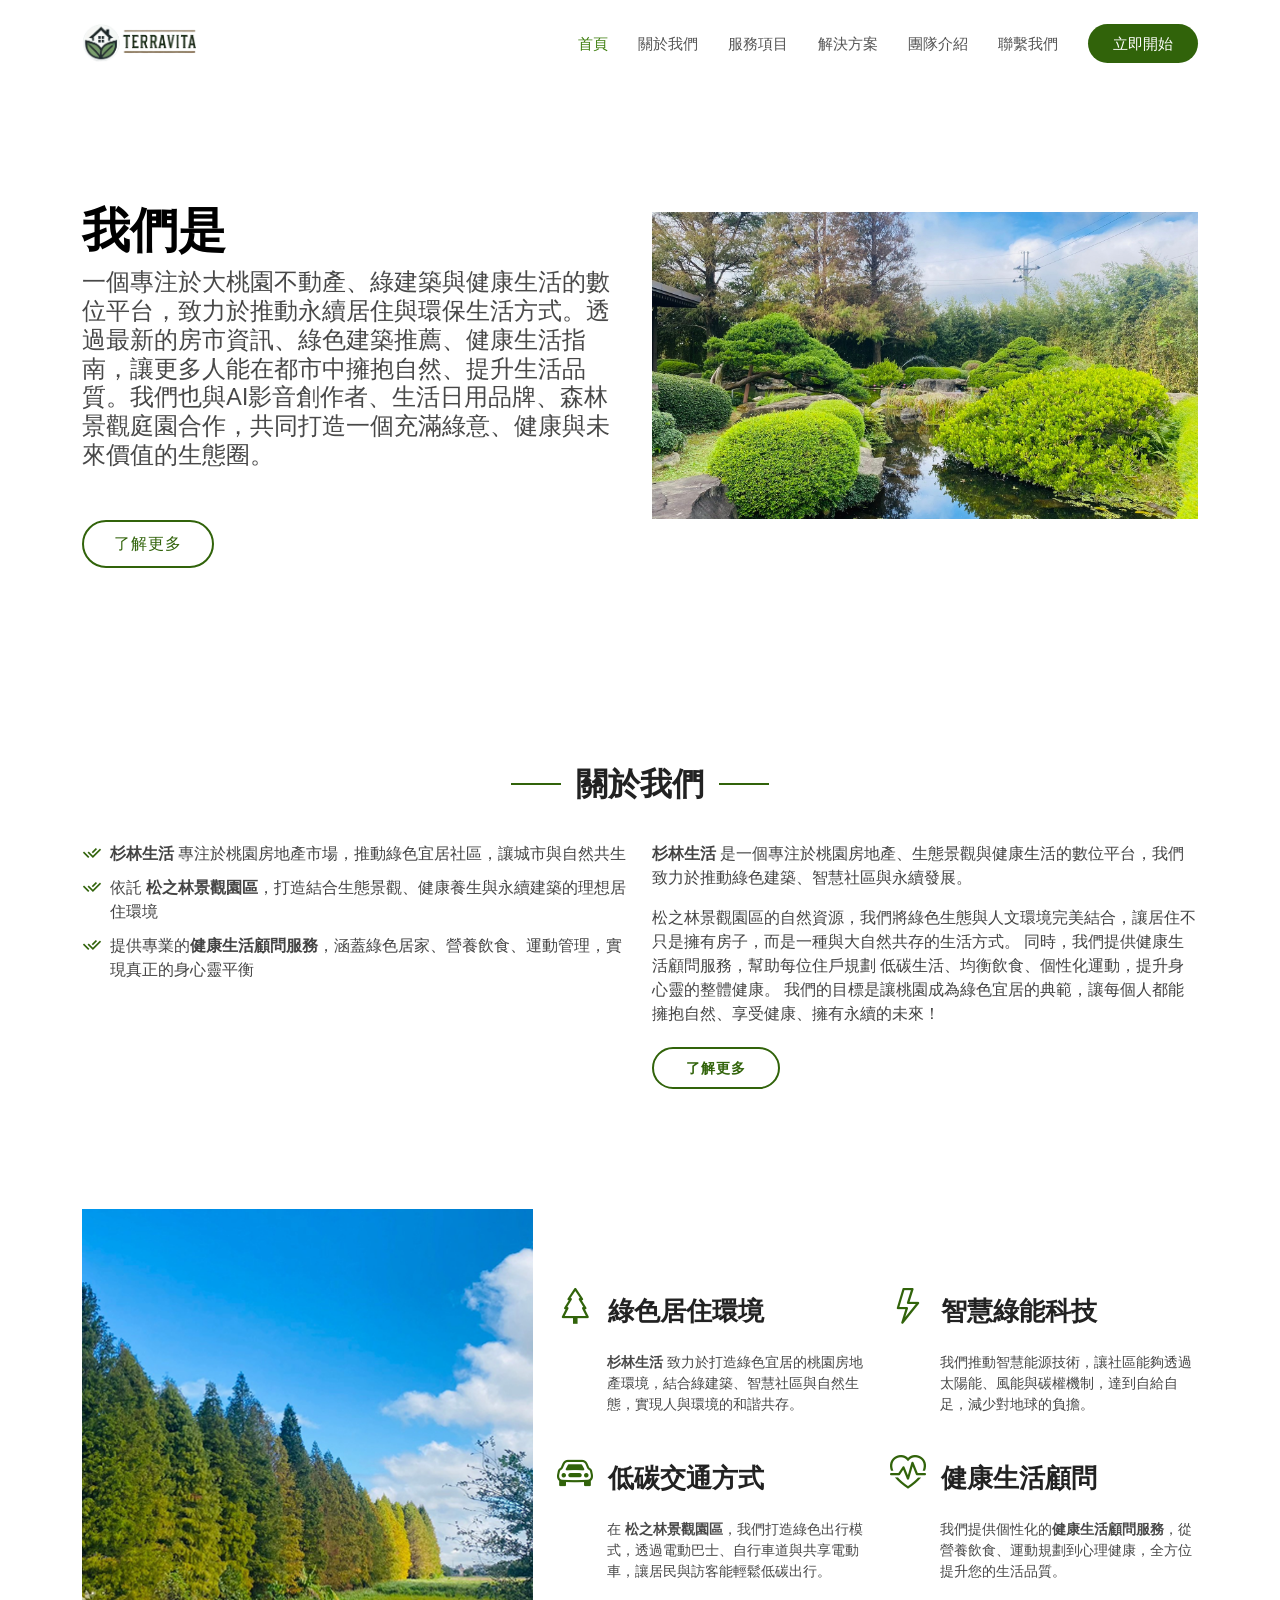
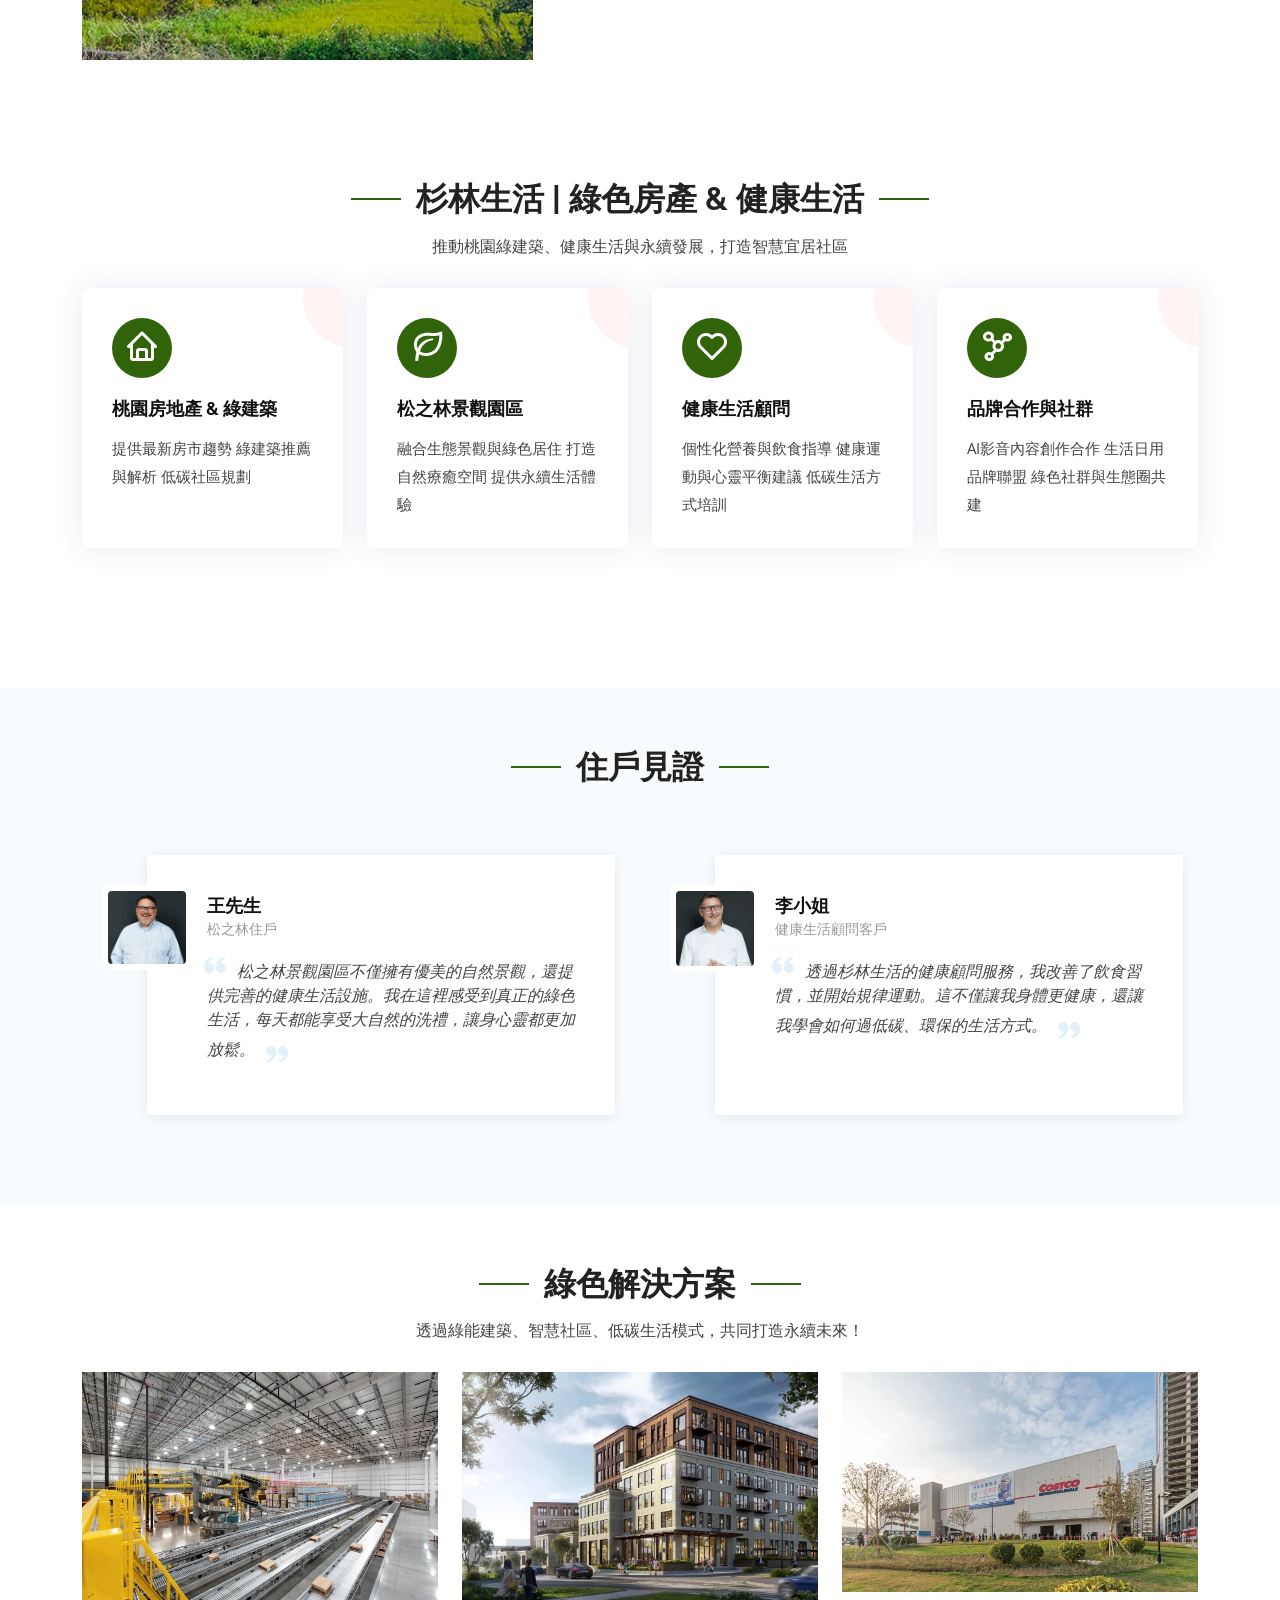
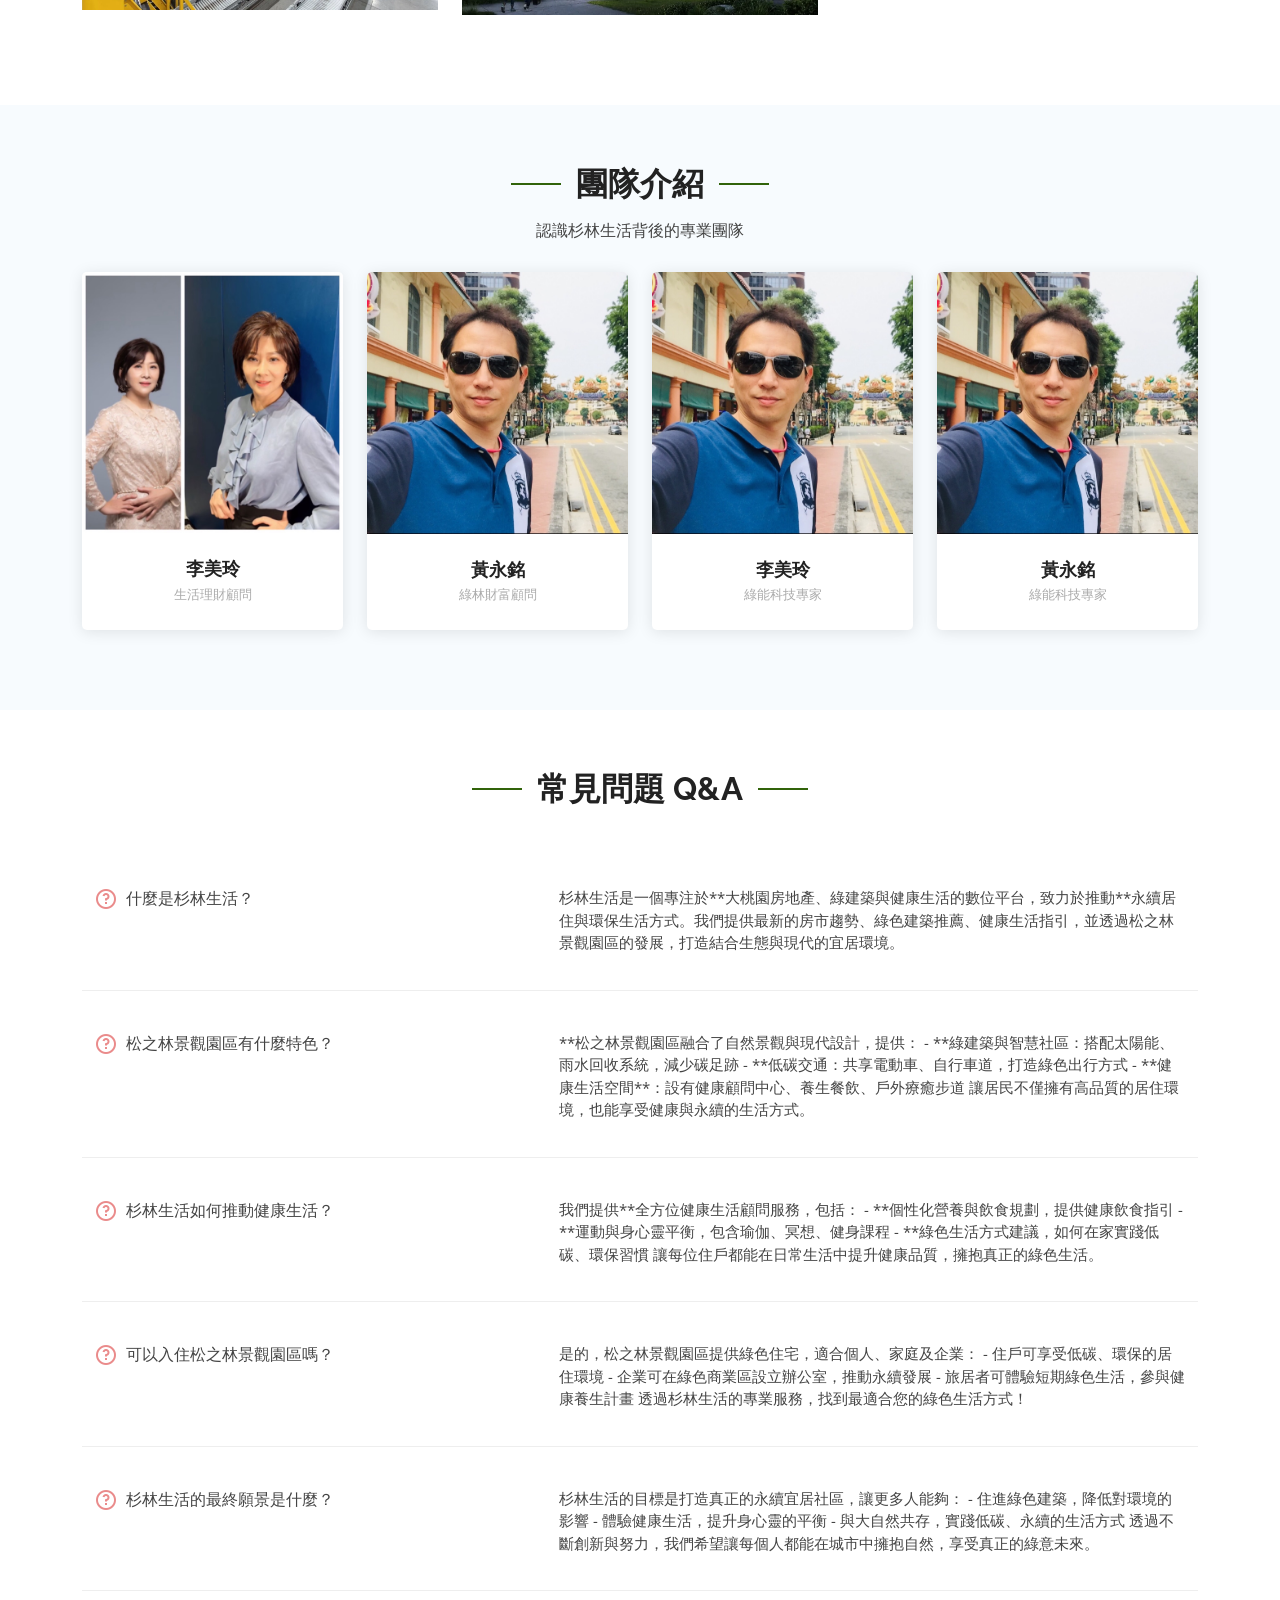
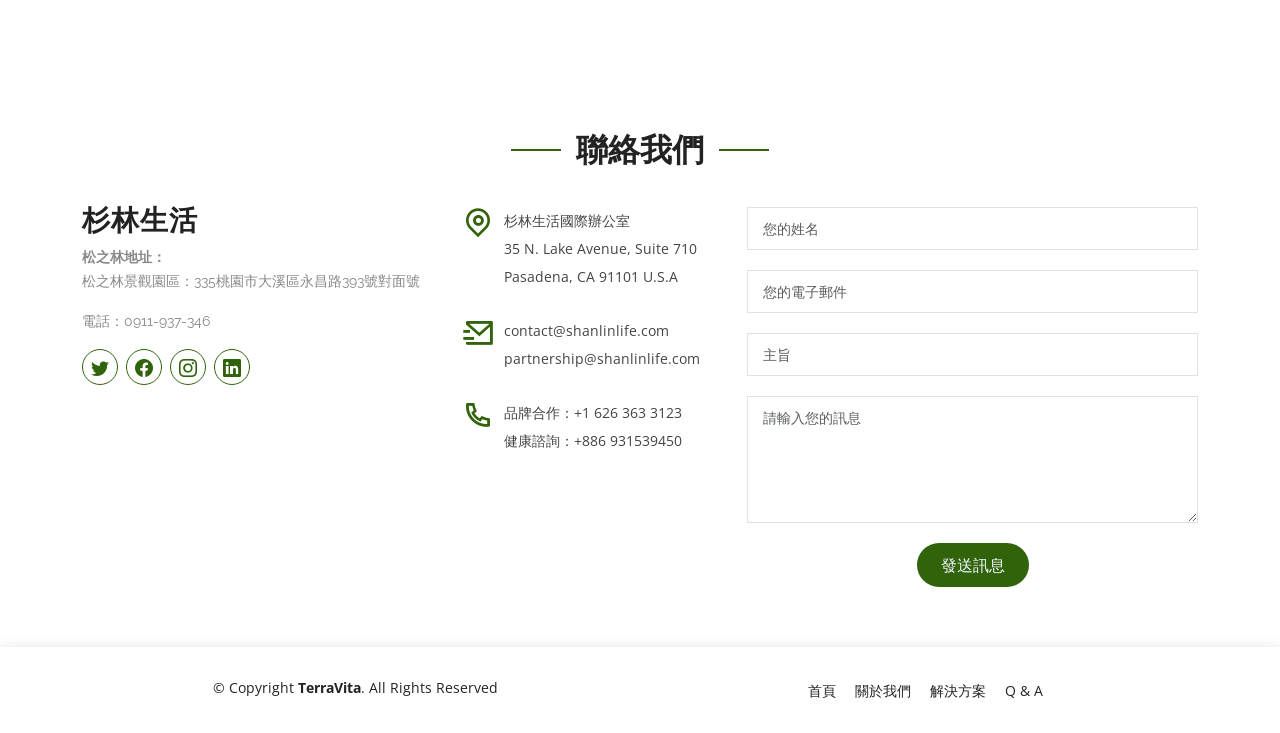
==== commit d10df029: "second commit second commit" ====
--- a/index.html
+++ b/index.html
@@ -1,13 +1,23 @@
 <!DOCTYPE html>
-<html lang="en">
+<html lang="zh-Hant">
 
 <head>
   <meta charset="utf-8">
   <meta content="width=device-width, initial-scale=1.0" name="viewport">
 
-  <title>NoahBuilders - Index</title>
-  <meta content="NoahBuilders is a large group of planners, scientists, artists, producers, engineers, and entrepreneurs who believe in a better future!" name="description">
-  <meta content="green energy,solar,esg,csr,green city" name="keywords">
+  <title>杉林生活 | TREE-AUNTY - Index</title>
+  <meta name="description" content="綠意居住 × 健康生活 × 環保房地產 | 提供桃園房市資訊、綠建築推薦、健康生活指南，並與短影音創作者、直銷健康品牌合作，打造永續發展的生活方式。">
+  <meta name="keywords" content="桃園房地產, 綠建築, 環保房屋, 永續居住, 健康生活, 短影音, 直銷健康產品, 房市趨勢, 樹木保育, 居家綠化, 自然環境, 環保品牌, 有機食品, 營養補充品, 無毒家居, 健身養生, 瑜伽冥想, 健康投資, 房地產投資, 永續發展">
+  <meta name="author" content="你的品牌名稱">
+  <meta property="og:title" content="綠意居住 × 健康生活 | 環保房地產與健康指南">
+  <meta property="og:description" content="結合桃園房地產、綠建築、健康生活，推動可持續發展。與短影音創作者、直銷品牌合作，打造健康綠色生活方式。">
+  <meta property="og:image" content="你的網站封面圖片URL">
+  <meta property="og:url" content="你的網站網址">
+  <meta property="og:type" content="website">
+  <meta name="twitter:card" content="summary_large_image">
+  <meta name="twitter:title" content="綠意居住 × 健康生活 | 環保房地產與健康指南">
+  <meta name="twitter:description" content="桃園房市趨勢、綠建築推薦、健康生活指引，並與短影音創作者、品牌合作，打造永續未來。">
+  <meta name="twitter:image" content="你的網站封面圖片URL">
 
   <!-- Favicons -->
   <link href="assets/img/favicon.png" rel="icon">
@@ -36,18 +46,18 @@
     <div class="container d-flex align-items-center justify-content-between">
 
       <div class="logo">
-        <img src="/assets/img/NoahBuilders.svg" class="img-fluid rounded" alt="logo">
+        <img src="/assets/img/logo.png" class="img-fluid rounded" alt="logo">
         <!-- Uncomment below if you prefer to use an image logo -->
         <!-- <a href="index.html"><img src="assets/img/logo.png" alt="" class="img-fluid"></a>-->
       </div>
 
       <nav id="navbar" class="navbar">
         <ul>
-          <li><a class="nav-link scrollto active" href="#hero">Home</a></li>
-          <li><a class="nav-link scrollto" href="#about">About</a></li>
-          <li><a class="nav-link scrollto" href="#services">CSR</a></li>
-          <li><a class="nav-link scrollto " href="#portfolio">Solutions</a></li>
-          <li><a class="nav-link scrollto" href="#team">Team</a></li>
+          <li><a class="nav-link scrollto active" href="#hero">首頁</a></li>
+          <li><a class="nav-link scrollto" href="#about">關於我們</a></li>
+          <li><a class="nav-link scrollto" href="#services">服務項目</a></li>
+          <li><a class="nav-link scrollto " href="#portfolio">解決方案</a></li>
+          <li><a class="nav-link scrollto" href="#team">團隊介紹</a></li>
           <!-- <li><a class="nav-link scrollto" href="#pricing">Pricing</a></li>
           <li class="dropdown"><a href="#"><span>Drop Down</span> <i class="bi bi-chevron-down"></i></a>
             <ul>
@@ -66,8 +76,8 @@
               <li><a href="#">Drop Down 4</a></li>
             </ul>
           </li> -->
-          <li><a class="nav-link scrollto" href="#contact">Contact</a></li>
-          <li><a class="getstarted scrollto" href="#about">Get Started</a></li>
+          <li><a class="nav-link scrollto" href="#contact">聯繫我們</a></li>
+          <li><a class="getstarted scrollto" href="#about">立即開始</a></li>
         </ul>
         <i class="bi bi-list mobile-nav-toggle"></i>
       </nav><!-- .navbar -->
@@ -81,10 +91,10 @@
     <div class="container">
       <div class="row">
         <div class="col-lg-6 pt-5 pt-lg-0 order-2 order-lg-1 d-flex flex-column justify-content-center">
-          <h1 data-aos="fade-up">We Are</h1>
-          <h2 data-aos="fade-up" data-aos-delay="400">Building a Better Future with Wisdom, Technology, and Benevolence</h2>
+          <h1 data-aos="fade-up">我們是</h1>
+          <h2 data-aos="fade-up" data-aos-delay="400">一個專注於大桃園不動產、綠建築與健康生活的數位平台，致力於推動永續居住與環保生活方式。透過最新的房市資訊、綠色建築推薦、健康生活指南，讓更多人能在都市中擁抱自然、提升生活品質。我們也與AI影音創作者、生活日用品牌、森林景觀庭園合作，共同打造一個充滿綠意、健康與未來價值的生態圈。</h2>
           <div data-aos="fade-up" data-aos-delay="800">
-            <a href="#about" class="btn-get-started scrollto">Get Started</a>
+            <a href="#about" class="btn-get-started scrollto">了解更多</a>
           </div>
         </div>
         <div class="col-lg-6 order-1 order-lg-2 hero-img" data-aos="fade-left" data-aos-delay="200">
@@ -101,7 +111,7 @@
       <div class="container">
 
         <div class="section-title" data-aos="fade-up">
-          <h2>About Us</h2>
+          <h2>關於我們</h2>
         </div>
 
         <div class="row content">
@@ -110,136 +120,141 @@
               Noahbuilders is a large group of planners, scientists, artists, producers, engineers, and entrepreneurs who believe in a better future! 
             </p> -->
             <ul>
-              <li><i class="ri-check-double-line"></i> <b>NoahBuilders</b> aims to construct a more sustainable future by building truly green environments </li>
-              <li><i class="ri-check-double-line"></i> Generate energy and create carbon credits rather than consuming them</li>
-              <li><i class="ri-check-double-line"></i> Filled with all-electric yachts and planes</li>
+              <li><i class="ri-check-double-line"></i> <b>杉林生活</b> 專注於桃園房地產市場，推動綠色宜居社區，讓城市與自然共生</li>
+              <li><i class="ri-check-double-line"></i> 依託 <b>松之林景觀園區</b>，打造結合生態景觀、健康養生與永續建築的理想居住環境</li>
+              <li><i class="ri-check-double-line"></i> 提供專業的<b>健康生活顧問服務</b>，涵蓋綠色居家、營養飲食、運動管理，實現真正的身心靈平衡</li>
             </ul>
-          </div>
-          <div class="col-lg-6 pt-4 pt-lg-0" data-aos="fade-up" data-aos-delay="300">
-            <p>
-              <b>NoahBuilders</b> is a group of planners, scientists, artists, producers, engineers, educator, doctor and entrepreneurs who believe in a better future! 
-            </p>
-            <p>Led by Mr. Jonathan Chang and inspired by Mr. Andy Chang's remarkable vision, the NoahBuilders' team has made significant contributions to groundbreaking technological innovations that have the potential to change the world.
-              Our mission goes beyond pursuing profit maximization in the business realm; more importantly, it is about "creating job opportunities," "achieving goodness," and "spreading the gospel," thereby enlightening the public on the importance of sustainable development.
+            </div>
+            <div class="col-lg-6 pt-4 pt-lg-0" data-aos="fade-up" data-aos-delay="300">
+              <p>
+                <b>杉林生活</b> 是一個專注於桃園房地產、生態景觀與健康生活的數位平台，我們致力於推動綠色建築、智慧社區與永續發展。
               </p>
-            <a href="#counts" class="btn-learn-more">Learn More</a>
+              <p>
+                松之林景觀園區的自然資源，我們將綠色生態與人文環境完美結合，讓居住不只是擁有房子，而是一種與大自然共存的生活方式。  
+                同時，我們提供健康生活顧問服務，幫助每位住戶規劃 低碳生活、均衡飲食、個性化運動，提升身心靈的整體健康。  
+                我們的目標是讓桃園成為綠色宜居的典範，讓每個人都能擁抱自然、享受健康、擁有永續的未來！
+              </p>
+            <a href="#counts" class="btn-learn-more">了解更多</a>
           </div>
         </div>
 
       </div>
     </section><!-- End About Us Section -->
 
-    <!-- ======= Counts Section ======= -->
-    <section id="counts" class="counts">
-      <div class="container">
-
-        <div class="row">
-          <div class="image col-xl-5 d-flex align-items-stretch justify-content-center justify-content-xl-start" data-aos="fade-right" data-aos-delay="150">
-            <img src="assets/img/counts-img.webp" alt="" class="img-fluid">
-          </div>
-
-          <div class="col-xl-7 d-flex align-items-stretch pt-4 pt-xl-0" data-aos="fade-left" data-aos-delay="300">
-            <div class="content d-flex flex-column justify-content-center">
-              <div class="row">
-                <div class="col-md-6 d-md-flex align-items-md-stretch">
-                  <div class="count-box">
-                    <i class="bi bi-emoji-smile"></i>
-                    <h3><strong style="padding-left:15px;font-size:26px;">Green environments</strong></h3>
-                    <!-- <span data-purecounter-start="0" data-purecounter-end="01" data-purecounter-duration="1" class="purecounter"></span> -->
-                    <p> NoahBuilders aims to construct a more sustainable future by building truly green environments.</p>
-                  </div>
-                </div>
-
-                <div class="col-md-6 d-md-flex align-items-md-stretch">
-                  <div class="count-box">
-                    <i class="bi bi-journal-richtext"></i>
-                    <h3><strong style="padding-left:15px;font-size:26px;">Generate energy</strong></h3>
-                    <!-- <span data-purecounter-start="0" data-purecounter-end="2" data-purecounter-duration="1" class="purecounter"></span> -->
-                    <p>We are building sustainable parks where you will see public electric buses that generate green power while transporting people from distant areas into the park.</p>
-                  </div>
-                </div>
-
-                <div class="col-md-6 d-md-flex align-items-md-stretch">
-                  <div class="count-box">
-                    <i class="bi bi-clock"></i>
-                    <h3><strong style="padding-left:15px;font-size:26px;">Electric Vehicles</strong></h3>
-                    <!-- <span data-purecounter-start="0" data-purecounter-end="3" data-purecounter-duration="1" class="purecounter"></span> -->
-                    <p>In our sustainable parks, you can experience the seaside or lakeside clubs that provide enjoyment of speed or relaxation, filled with all-electric yachts and planes</p>
-                  </div>
-                </div>
-
-                <div class="col-md-6 d-md-flex align-items-md-stretch">
-                  <div class="count-box">
-                    <i class="bi bi-award"></i>
-                    <h3><strong style="padding-left:15px;font-size:26px;">Medical center</strong></h3>
-                    <!-- <span data-purecounter-start="0" data-purecounter-end="4" data-purecounter-duration="1" class="purecounter"></span> -->
-                    <p>offering advanced health check-ups, wellness services, and incorporating a natural medicine system based on the concept of natural food as medicine.</p>
-                  </div>
-                </div>
-              </div>
-            </div><!-- End .content-->
-          </div>
-        </div>
-
-      </div>
-    </section><!-- End Counts Section -->
-
-    <!-- ======= Services Section ======= -->
-    <section id="services" class="services">
-      <div class="container">
-
-        <div class="section-title" data-aos="fade-up">
-          <h2>CSR Buying & Education</h2>
-          <p>Groundbreaking technological innovation that has the potential to change the world </p>
-        </div>
-
-        <div class="row">
-
-          <div class="col-md-6 col-lg-3 d-flex align-items-stretch mb-5 mb-lg-0">
-            <div class="icon-box" data-aos="fade-up" data-aos-delay="400">
-              <div class="icon"><i class="bx bx-world"></i></div>
-              <h4 class="title"><a href="">GREEN ENERGY & TRANSPORTATION</a></h4>
-              <p class="description">BIOMASS POWER GENERATION
-                KINETIC POWER PLANT
-                HYDROGEN POWER & COGENERATION
-                </p>
-            </div>
-          </div>
-
-          <div class="col-md-6 col-lg-3 d-flex align-items-stretch mb-5 mb-lg-0">
-            <div class="icon-box" data-aos="fade-up" data-aos-delay="100">
-              <div class="icon"><i class="bx bxl-dribbble"></i></div>
-              <h4 class="title"><a href="">BUSINESS INTEGRATION</a></h4>
-              <p class="description">ALIGNING WITH GREEN FINANCE
-                <br>
-                <br>
-              </p>
-            </div>
-          </div>
-
-          <div class="col-md-6 col-lg-3 d-flex align-items-stretch mb-5 mb-lg-0">
-            <div class="icon-box" data-aos="fade-up" data-aos-delay="200">
-              <div class="icon"><i class="bx bx-file"></i></div>
-              <h4 class="title"><a href="">CSR BUYING OFFICE & ACCELERATOR</a></h4>
-              <p class="description">INFRASTRUCTURE EXPORT
-                MODULAR OFFICE<br>
-                PARTNER CLUB
-                </p>
-            </div>
-          </div>
-
-          <div class="col-md-6 col-lg-3 d-flex align-items-stretch mb-5 mb-lg-0">
-            <div class="icon-box" data-aos="fade-up" data-aos-delay="300">
-              <div class="icon"><i class="bx bx-tachometer"></i></div>
-              <h4 class="title"><a href=""></a>META PARK</h4>
-              <p class="description">EMPOWER WATER ECONOMY
-                EMPOWER AQUACULTURE</p>
-            </div>
-          </div>
-        </div>
-
-      </div>
-    </section><!-- End Services Section -->
+<!-- ======= Counts Section ======= -->
+<section id="counts" class="counts">
+  <div class="container">
+
+    <div class="row">
+      <div class="image col-xl-5 d-flex align-items-stretch justify-content-center justify-content-xl-start" data-aos="fade-right" data-aos-delay="150">
+        <img src="assets/img/service.png" alt="" class="img-fluid">
+      </div>
+
+      <div class="col-xl-7 d-flex align-items-stretch pt-4 pt-xl-0" data-aos="fade-left" data-aos-delay="300">
+        <div class="content d-flex flex-column justify-content-center">
+          <div class="row">
+            
+            <div class="col-md-6 d-md-flex align-items-md-stretch">
+              <div class="count-box">
+                <i class="bi bi-tree"></i>
+                <h3><strong style="padding-left:15px;font-size:26px;">綠色居住環境</strong></h3>
+                <p><b>杉林生活</b> 致力於打造綠色宜居的桃園房地產環境，結合綠建築、智慧社區與自然生態，實現人與環境的和諧共存。</p>
+              </div>
+            </div>
+
+            <div class="col-md-6 d-md-flex align-items-md-stretch">
+              <div class="count-box">
+                <i class="bi bi-lightning"></i>
+                <h3><strong style="padding-left:15px;font-size:26px;">智慧綠能科技</strong></h3>
+                <p>我們推動智慧能源技術，讓社區能夠透過太陽能、風能與碳權機制，達到自給自足，減少對地球的負擔。</p>
+              </div>
+            </div>
+
+            <div class="col-md-6 d-md-flex align-items-md-stretch">
+              <div class="count-box">
+                <i class="bi bi-car-front"></i>
+                <h3><strong style="padding-left:15px;font-size:26px;">低碳交通方式</strong></h3>
+                <p>在 <b>松之林景觀園區</b>，我們打造綠色出行模式，透過電動巴士、自行車道與共享電動車，讓居民與訪客能輕鬆低碳出行。</p>
+              </div>
+            </div>
+
+            <div class="col-md-6 d-md-flex align-items-md-stretch">
+              <div class="count-box">
+                <i class="bi bi-heart-pulse"></i>
+                <h3><strong style="padding-left:15px;font-size:26px;">健康生活顧問</strong></h3>
+                <p>我們提供個性化的<b>健康生活顧問服務</b>，從營養飲食、運動規劃到心理健康，全方位提升您的生活品質。</p>
+              </div>
+            </div>
+
+          </div>
+        </div><!-- End .content-->
+      </div>
+    </div>
+
+  </div>
+</section><!-- End Counts Section -->
+
+
+<!-- ======= Services Section ======= -->
+<section id="services" class="services">
+  <div class="container">
+
+    <div class="section-title" data-aos="fade-up">
+      <h2>杉林生活 | 綠色房產 & 健康生活</h2>
+      <p>推動桃園綠建築、健康生活與永續發展，打造智慧宜居社區</p>
+    </div>
+
+    <div class="row">
+
+      <div class="col-md-6 col-lg-3 d-flex align-items-stretch mb-5 mb-lg-0">
+        <div class="icon-box" data-aos="fade-up" data-aos-delay="400">
+          <div class="icon"><i class="bx bx-home"></i></div>
+          <h4 class="title"><a href="">桃園房地產 & 綠建築</a></h4>
+          <p class="description">提供最新房市趨勢  
+            綠建築推薦與解析  
+            低碳社區規劃
+          </p>
+        </div>
+      </div>
+
+      <div class="col-md-6 col-lg-3 d-flex align-items-stretch mb-5 mb-lg-0">
+        <div class="icon-box" data-aos="fade-up" data-aos-delay="100">
+          <div class="icon"><i class="bx bx-leaf"></i></div>
+          <h4 class="title"><a href="">松之林景觀園區</a></h4>
+          <p class="description">融合生態景觀與綠色居住  
+            打造自然療癒空間
+            提供永續生活體驗
+          </p>
+        </div>
+      </div>
+
+      <div class="col-md-6 col-lg-3 d-flex align-items-stretch mb-5 mb-lg-0">
+        <div class="icon-box" data-aos="fade-up" data-aos-delay="200">
+          <div class="icon"><i class="bx bx-heart"></i></div>
+          <h4 class="title"><a href="">健康生活顧問</a></h4>
+          <p class="description">個性化營養與飲食指導  
+            健康運動與心靈平衡建議  
+            低碳生活方式培訓
+          </p>
+        </div>
+      </div>
+
+      <div class="col-md-6 col-lg-3 d-flex align-items-stretch mb-5 mb-lg-0">
+        <div class="icon-box" data-aos="fade-up" data-aos-delay="300">
+          <div class="icon"><i class="bx bx-network-chart"></i></div>
+          <h4 class="title"><a href="">品牌合作與社群</a></h4>
+          <p class="description">AI影音內容創作合作  
+            生活日用品牌聯盟  
+            綠色社群與生態圈共建
+          </p>
+        </div>
+      </div>
+
+    </div>
+
+  </div>
+</section><!-- End Services Section -->
+
 
     <!-- ======= More Services Section ======= -->
     <section id="more-services" class="more-services">
@@ -376,298 +391,195 @@
       </div>
     </section> End Features Section -->
 
-    <!-- ======= Testimonials Section ======= -->
-
-    <section id="testimonials" class="testimonials section-bg">
-      <div class="container">
-
-        <div class="section-title" data-aos="fade-up">
-          <h2>Testimonials</h2>
-          <!-- <p>Magnam dolores commodi suscipit eum quidem consectetur velit</p> -->
-        </div>
-
-        <div class="testimonials-slider swiper" data-aos="fade-up" data-aos-delay="100">
-          <div class="swiper-wrapper">
-
-            <div class="swiper-slide">
-              <div class="testimonial-wrap">
-                <div class="testimonial-item">
-                  <img src="assets/img/testimonials/testimonials-1.jpg" class="testimonial-img" alt="">
-                  <h3>RUSS HAZZARD</h3>
-                  <h4>AIA &amp; MG2 PRESIDENT</h4>
-                  <p>
-                    <i class="bx bxs-quote-alt-left quote-icon-left"></i>
-                    Contributing to the mastery and evolution of dynamic programs deepens his commitment to creating synergies and shared successes. This commitment also helps MG2 pioneer new offerings that elevate core practice areas.
-                    <i class="bx bxs-quote-alt-right quote-icon-right"></i>
-                  </p>
-                </div>
-              </div>
-            </div><!-- End testimonial item -->
-
-            <div class="swiper-slide">
-              <div class="testimonial-wrap">
-                <div class="testimonial-item">
-                  <img src="assets/img/testimonials/testimonials-2.jpg" class="testimonial-img" alt="">
-                  <h3>MITCH SMITH</h3>
-                  <h4>AIA/LEED AP &amp; MG2 CEO& CHAIRMAN</h4>
-                  <p>
-                    <i class="bx bxs-quote-alt-left quote-icon-left"></i>
-                    By setting a clear vision, Mitch helps employees build meaningful connections between their work and their client’s desire to advance their brand. It is this ability, along with his unfaltering candor, that cultivates a winning culture founded on the right people, strategies, and commitment to clients.
-                    <i class="bx bxs-quote-alt-right quote-icon-right"></i>
-                  </p>
-                </div>
-              </div>
-            </div><!-- End testimonial item -->
-
-          </div>
-          <!-- <div class="swiper-pagination"></div> -->
-        </div>
-
-      </div>
-    </section><!-- End Testimonials Section -->
-
-    <!-- ======= portfolio Section ======= -->
-    <section id="portfolio" class="portfolio">
-      <div class="container">
-
-        <div class="section-title" data-aos="fade-up">
-          <h2>Green Solutions</h2>
-          <p>Comprehensive green energy, clean water sources, waste decomposition, and other sustainable total solution systems implemented!</p>
-        </div>
-
-        <!-- <div class="row" data-aos="fade-up" data-aos-delay="200">
-          <div class="col-lg-12 d-flex justify-content-center">
-            <ul id="portfolio-flters">
-              <li data-filter="*" class="filter-active">All</li>
-              <li data-filter=".filter-app">App</li>
-              <li data-filter=".filter-card">Card</li>
-              <li data-filter=".filter-web">Web</li>
-            </ul>
-          </div>
-        </div> -->
-
-        <div class="row portfolio-container" data-aos="fade-up" data-aos-delay="400">
-
-          <div class="col-lg-4 col-md-6 portfolio-item filter-app">
-            <div class="portfolio-wrap">
-              <img src="assets/img/portfolio/portfolio-1.webp" class="img-fluid" alt="">
-              <div class="portfolio-info">
-                <h4>Industrial</h4>
-                <p>Vertical Supply Chain </p>
-                <div class="portfolio-links">
-                  <a href="assets/img/portfolio/portfolio-1.webp" data-gallery="portfolioGallery" class="portfolio-lightbox" title="Vertical Supply Chain"><i class="bx bx-plus"></i></a>
-                  <!-- <a href="portfolio-details.html" title="More Details"><i class="bx bx-link"></i></a> -->
-                </div>
-              </div>
-            </div>
-          </div>
-
-          <div class="col-lg-4 col-md-6 portfolio-item filter-web">
-            <div class="portfolio-wrap">
-              <img src="assets/img/portfolio/portfolio-2.webp" class="img-fluid" alt="">
-              <div class="portfolio-info">
-                <h4>Residential</h4>
-                <p>Low-rise</p>
-                <div class="portfolio-links">
-                  <a href="assets/img/portfolio/portfolio-2.webp" data-gallery="portfolioGallery" class="portfolio-lightbox" title="Low-rise"><i class="bx bx-plus"></i></a>
-                  <!-- <a href="portfolio-details.html" title="More Details"><i class="bx bx-link"></i></a> -->
-                </div>
-              </div>
-            </div>
-          </div>
-
-          <div class="col-lg-4 col-md-6 portfolio-item filter-app">
-            <div class="portfolio-wrap">
-              <img src="assets/img/portfolio/portfolio-3.webp" class="img-fluid" alt="">
-              <div class="portfolio-info">
-                <h4>Retail</h4>
-                <p>Big Box Retail</p>
-                <div class="portfolio-links">
-                  <a href="assets/img/portfolio/portfolio-3.webp" data-gallery="portfolioGallery" class="portfolio-lightbox" title="Big Box Retail"><i class="bx bx-plus"></i></a>
-                  <!-- <a href="portfolio-details.html" title="More Details"><i class="bx bx-link"></i></a> -->
-                </div>
-              </div>
-            </div>
-          </div>
-
-          <div class="col-lg-4 col-md-6 portfolio-item filter-card">
-            <div class="portfolio-wrap">
-              <img src="assets/img/portfolio/portfolio-4.webp" class="img-fluid" alt="">
-              <div class="portfolio-info">
-                <h4>Hospitality</h4>
-                <p>Historical Renovation</p>
-                <div class="portfolio-links">
-                  <a href="assets/img/portfolio/portfolio-4.webp" data-gallery="portfolioGallery" class="portfolio-lightbox" title="Historical Renovation"><i class="bx bx-plus"></i></a>
-                  <!-- <a href="portfolio-details.html" title="More Details"><i class="bx bx-link"></i></a> -->
-                </div>
-              </div>
-            </div>
-          </div>
-
-          <div class="col-lg-4 col-md-6 portfolio-item filter-web">
-            <div class="portfolio-wrap">
-              <img src="assets/img/portfolio/portfolio-5.webp" class="img-fluid" alt="">
-              <div class="portfolio-info">
-                <h4>Mixed Use</h4>
-                <p></p>
-                <div class="portfolio-links">
-                  <a href="assets/img/portfolio/portfolio-5.webp" data-gallery="portfolioGallery" class="portfolio-lightbox" title="Mixed Use"><i class="bx bx-plus"></i></a>
-                  <!-- <a href="portfolio-details.html" title="More Details"><i class="bx bx-link"></i></a> -->
-                </div>
-              </div>
-            </div>
-          </div>
-
-          <div class="col-lg-4 col-md-6 portfolio-item filter-app">
-            <div class="portfolio-wrap">
-              <img src="assets/img/portfolio/portfolio-6.webp" class="img-fluid" alt="">
-              <div class="portfolio-info">
-                <h4>Residential</h4>
-                <p>Muti-family</p>
-                <div class="portfolio-links">
-                  <a href="assets/img/portfolio/portfolio-6.webp" data-gallery="portfolioGallery" class="portfolio-lightbox" title="Muti-family"><i class="bx bx-plus"></i></a>
-                  <!-- <a href="portfolio-details.html" title="More Details"><i class="bx bx-link"></i></a> -->
-                </div>
-              </div>
-            </div>
-          </div>
-
-          <div class="col-lg-4 col-md-6 portfolio-item filter-card">
-            <div class="portfolio-wrap">
-              <img src="assets/img/portfolio/portfolio-7.webp" class="img-fluid" alt="">
-              <div class="portfolio-info">
-                <h4>Residential</h4>
-                <p>Senior Living</p>
-                <div class="portfolio-links">
-                  <a href="assets/img/portfolio/portfolio-7.webp" data-gallery="portfolioGallery" class="portfolio-lightbox" title="Senior Living"><i class="bx bx-plus"></i></a>
-                  <!-- <a href="portfolio-details.html" title="More Details"><i class="bx bx-link"></i></a> -->
-                </div>
-              </div>
-            </div>
-          </div>
-
-          <div class="col-lg-4 col-md-6 portfolio-item filter-card">
-            <div class="portfolio-wrap">
-              <img src="assets/img/portfolio/portfolio-8.webp" class="img-fluid" alt="">
-              <div class="portfolio-info">
-                <h4>Retail</h4>
-                <p>Market</p>
-                <div class="portfolio-links">
-                  <a href="assets/img/portfolio/portfolio-8.webp" data-gallery="portfolioGallery" class="portfolio-lightbox" title="Market"><i class="bx bx-plus"></i></a>
-                  <!-- <a href="portfolio-details.html" title="More Details"><i class="bx bx-link"></i></a> -->
-                </div>
-              </div>
-            </div>
-          </div>
-
-          <div class="col-lg-4 col-md-6 portfolio-item filter-web">
-            <div class="portfolio-wrap">
-              <img src="assets/img/portfolio/portfolio-9.webp" class="img-fluid" alt="">
-              <div class="portfolio-info">
-                <h4>Mixed Use</h4>
-                <p></p>
-                <div class="portfolio-links">
-                  <a href="assets/img/portfolio/portfolio-9.webp" data-gallery="portfolioGallery" class="portfolio-lightbox" title="Mixed Use"><i class="bx bx-plus"></i></a>
-                  <!-- <a href="portfolio-details.html" title="More Details"><i class="bx bx-link"></i></a> -->
-                </div>
-              </div>
-            </div>
-          </div>
-
-        </div>
-
-      </div>
-    </section><!-- End portfolio Section -->
-
-    <!-- ======= Team Section ======= -->
-    <section id="team" class="team section-bg">
-      <div class="container">
-
-        <div class="section-title" data-aos="fade-up">
-          <h2>Team</h2>
-          <p>Meet the team of NoahBuilders</p>
-        </div>
-
-        <div class="row">
-
-          <div class="col-lg-3 col-md-6 d-flex align-items-stretch">
-            <div class="member" data-aos="fade-up" data-aos-delay="200">
-              <div class="member-img">
-                <img src="assets/img/team/2.jpg" class="img-fluid" alt="">
-                <div class="social">
-                  <a href=""><i class="bi bi-twitter"></i></a>
-                  <a href=""><i class="bi bi-facebook"></i></a>
-                  <a href=""><i class="bi bi-instagram"></i></a>
-                  <a href=""><i class="bi bi-linkedin"></i></a>
-                </div>
-              </div>
-              <!-- <div class="member-info">
-                <h4>Ian Huang</h4>
-                <span>Legal Partner</span>
-              </div> -->
-            </div>
-          </div>
-
-          <div class="col-lg-3 col-md-6 d-flex align-items-stretch">
-            <div class="member" data-aos="fade-up" data-aos-delay="300">
-              <div class="member-img">
-                <img src="assets/img/team/3.jpg" class="img-fluid" alt="">
-                <div class="social">
-                  <a href=""><i class="bi bi-twitter"></i></a>
-                  <a href=""><i class="bi bi-facebook"></i></a>
-                  <a href=""><i class="bi bi-instagram"></i></a>
-                  <a href=""><i class="bi bi-linkedin"></i></a>
-                </div>
-              </div>
-              <!-- <div class="member-info">
-                <h4>Joseph Hu</h4>
-                <span>CPO</span>
-              </div> -->
-            </div>
-          </div>
-
-          <div class="col-lg-3 col-md-6 d-flex align-items-stretch">
-            <div class="member" data-aos="fade-up" data-aos-delay="400">
-              <div class="member-img">
-                <img src="assets/img/team/4.jpg" class="img-fluid" alt="">
-                <div class="social">
-                  <a href=""><i class="bi bi-twitter"></i></a>
-                  <a href=""><i class="bi bi-facebook"></i></a>
-                  <a href=""><i class="bi bi-instagram"></i></a>
-                  <a href=""><i class="bi bi-linkedin"></i></a>
-                </div>
-              </div>
-              <!-- <div class="member-info">
-                <h4>Tony Chang</h4>
-                <span>CEO,Blue Ocean</span>
-              </div> -->
-            </div>
-          </div>
-
-          <div class="col-lg-3 col-md-6 d-flex align-items-stretch">
-            <div class="member" data-aos="fade-up" data-aos-delay="100">
-              <div class="member-img">
-                <img src="assets/img/team/5.jpg" class="img-fluid" alt="">
-                <div class="social">
-                  <a href=""><i class="bi bi-twitter"></i></a>
-                  <a href=""><i class="bi bi-facebook"></i></a>
-                  <a href=""><i class="bi bi-instagram"></i></a>
-                  <a href=""><i class="bi bi-linkedin"></i></a>
-                </div>
-              </div>
-              <!-- <div class="member-info">
-                <h4>Andy Chaung</h4>
-                <span>CEO,Genesis EV</span>
-              </div> -->
-            </div>
-          </div>
-          <div class="mx-auto text-center">
-            <a href="inner-page.html" class="btn-learn-more">Learn More</a>
-          </div>
-        </div>
-
-      </div>
-    </section><!-- End Team Section -->
+<!-- ======= Testimonials Section ======= -->
+<section id="testimonials" class="testimonials section-bg">
+  <div class="container">
+
+    <div class="section-title" data-aos="fade-up">
+      <h2>住戶見證</h2>
+    </div>
+
+    <div class="testimonials-slider swiper" data-aos="fade-up" data-aos-delay="100">
+      <div class="swiper-wrapper">
+
+        <div class="swiper-slide">
+          <div class="testimonial-wrap">
+            <div class="testimonial-item">
+              <img src="assets/img/testimonials/testimonials-1.jpg" class="testimonial-img" alt="">
+              <h3>王先生</h3>
+              <h4>松之林住戶</h4>
+              <p>
+                <i class="bx bxs-quote-alt-left quote-icon-left"></i>
+                松之林景觀園區不僅擁有優美的自然景觀，還提供完善的健康生活設施。我在這裡感受到真正的綠色生活，每天都能享受大自然的洗禮，讓身心靈都更加放鬆。
+                <i class="bx bxs-quote-alt-right quote-icon-right"></i>
+              </p>
+            </div>
+          </div>
+        </div><!-- End testimonial item -->
+
+        <div class="swiper-slide">
+          <div class="testimonial-wrap">
+            <div class="testimonial-item">
+              <img src="assets/img/testimonials/testimonials-2.jpg" class="testimonial-img" alt="">
+              <h3>李小姐</h3>
+              <h4>健康生活顧問客戶</h4>
+              <p>
+                <i class="bx bxs-quote-alt-left quote-icon-left"></i>
+                透過杉林生活的健康顧問服務，我改善了飲食習慣，並開始規律運動。這不僅讓我身體更健康，還讓我學會如何過低碳、環保的生活方式。
+                <i class="bx bxs-quote-alt-right quote-icon-right"></i>
+              </p>
+            </div>
+          </div>
+        </div><!-- End testimonial item -->
+
+      </div>
+    </div>
+
+  </div>
+</section><!-- End Testimonials Section -->
+
+<!-- ======= Green Solutions Section ======= -->
+<section id="portfolio" class="portfolio">
+  <div class="container">
+
+    <div class="section-title" data-aos="fade-up">
+      <h2>綠色解決方案</h2>
+      <p>透過綠能建築、智慧社區、低碳生活模式，共同打造永續未來！</p>
+    </div>
+
+    <div class="row portfolio-container" data-aos="fade-up" data-aos-delay="400">
+
+      <div class="col-lg-4 col-md-6 portfolio-item filter-app">
+        <div class="portfolio-wrap">
+          <img src="assets/img/portfolio/portfolio-1.webp" class="img-fluid" alt="">
+          <div class="portfolio-info">
+            <h4>智慧綠能住宅</h4>
+            <p>結合太陽能、雨水回收與節能科技，打造真正的永續建築。</p>
+            <div class="portfolio-links">
+              <a href="assets/img/portfolio/portfolio-1.webp" data-gallery="portfolioGallery" class="portfolio-lightbox" title="智慧綠能住宅"><i class="bx bx-plus"></i></a>
+            </div>
+          </div>
+        </div>
+      </div>
+
+      <div class="col-lg-4 col-md-6 portfolio-item filter-web">
+        <div class="portfolio-wrap">
+          <img src="assets/img/portfolio/portfolio-2.webp" class="img-fluid" alt="">
+          <div class="portfolio-info">
+            <h4>松之林景觀園區</h4>
+            <p>融合自然與現代設計，提供一個與大自然共存的生活環境。</p>
+            <div class="portfolio-links">
+              <a href="assets/img/portfolio/portfolio-2.webp" data-gallery="portfolioGallery" class="portfolio-lightbox" title="松之林景觀園區"><i class="bx bx-plus"></i></a>
+            </div>
+          </div>
+        </div>
+      </div>
+
+      <div class="col-lg-4 col-md-6 portfolio-item filter-app">
+        <div class="portfolio-wrap">
+          <img src="assets/img/portfolio/portfolio-3.webp" class="img-fluid" alt="">
+          <div class="portfolio-info">
+            <h4>低碳交通系統</h4>
+            <p>提供電動車、共享單車與低碳運輸，推動綠色出行方式。</p>
+            <div class="portfolio-links">
+              <a href="assets/img/portfolio/portfolio-3.webp" data-gallery="portfolioGallery" class="portfolio-lightbox" title="低碳交通系統"><i class="bx bx-plus"></i></a>
+            </div>
+          </div>
+        </div>
+      </div>
+
+    </div>
+
+  </div>
+</section><!-- End Green Solutions Section -->
+
+<!-- ======= Team Section ======= -->
+<section id="team" class="team section-bg">
+  <div class="container">
+
+    <div class="section-title" data-aos="fade-up">
+      <h2>團隊介紹</h2>
+      <p>認識杉林生活背後的專業團隊</p>
+    </div>
+
+    <div class="row">
+
+      <div class="col-lg-3 col-md-6 d-flex align-items-stretch">
+        <div class="member" data-aos="fade-up" data-aos-delay="200">
+          <div class="member-img">
+            <img src="assets/img/team/2.jpg" class="img-fluid" alt="">
+            <div class="social">
+              <a href=""><i class="bi bi-twitter"></i></a>
+              <a href=""><i class="bi bi-facebook"></i></a>
+              <a href=""><i class="bi bi-instagram"></i></a>
+              <a href=""><i class="bi bi-linkedin"></i></a>
+            </div>
+          </div>
+          <div class="member-info">
+            <h4>李美玲</h4>
+            <span>生活理財顧問</span>
+          </div>
+        </div>
+      </div>
+
+      <div class="col-lg-3 col-md-6 d-flex align-items-stretch">
+        <div class="member" data-aos="fade-up" data-aos-delay="300">
+          <div class="member-img">
+            <img src="assets/img/team/3.jpg" class="img-fluid" alt="">
+            <div class="social">
+              <a href=""><i class="bi bi-twitter"></i></a>
+              <a href=""><i class="bi bi-facebook"></i></a>
+              <a href=""><i class="bi bi-instagram"></i></a>
+              <a href=""><i class="bi bi-linkedin"></i></a>
+            </div>
+          </div>
+          <div class="member-info">
+            <h4>黃永銘</h4>
+            <span>綠林財富顧問</span>
+          </div>
+        </div>
+      </div>
+
+      <div class="col-lg-3 col-md-6 d-flex align-items-stretch">
+        <div class="member" data-aos="fade-up" data-aos-delay="400">
+          <div class="member-img">
+            <img src="assets/img/team/3.jpg" class="img-fluid" alt="">
+            <div class="social">
+              <a href=""><i class="bi bi-twitter"></i></a>
+              <a href=""><i class="bi bi-facebook"></i></a>
+              <a href=""><i class="bi bi-instagram"></i></a>
+              <a href=""><i class="bi bi-linkedin"></i></a>
+            </div>
+          </div>
+          <div class="member-info">
+            <h4>李美玲</h4>
+            <span>綠能科技專家</span>
+          </div>
+        </div>
+      </div>
+
+      <div class="col-lg-3 col-md-6 d-flex align-items-stretch">
+        <div class="member" data-aos="fade-up" data-aos-delay="400">
+          <div class="member-img">
+            <img src="assets/img/team/3.jpg" class="img-fluid" alt="">
+            <div class="social">
+              <a href=""><i class="bi bi-twitter"></i></a>
+              <a href=""><i class="bi bi-facebook"></i></a>
+              <a href=""><i class="bi bi-instagram"></i></a>
+              <a href=""><i class="bi bi-linkedin"></i></a>
+            </div>
+          </div>
+          <div class="member-info">
+            <h4>黃永銘</h4>
+            <span>綠能科技專家</span>
+          </div>
+        </div>
+      </div>
+
+    </div>
+
+  </div>
+</section><!-- End Team Section -->
 
     <!-- ======= Pricing Section ======= -->
     <!-- <section id="pricing" class="pricing">
@@ -736,161 +648,183 @@
       </div>
     </section>--> <!-- End Pricing Section -->
 
-    <!-- ======= F.A.Q Section ======= -->
-    <section id="faq" class="faq">
-      <div class="container">
-
-        <div class="section-title" data-aos="fade-up">
-          <h2>Q&A</h2>
-        </div>
-
-        <div class="row faq-item d-flex align-items-stretch" data-aos="fade-up" data-aos-delay="100">
-          <div class="col-lg-5">
-            <i class="ri-question-line"></i>
-            <h4>Who is NoahBuilders?</h4>
-          </div>
-          <div class="col-lg-7">
-            <p>
-              NoahBuilders is a diverse team comprised of planners, scientists, artists, professors, producers, engineers, investors, and entrepreneurs. They are united in their belief in a better, greener future and are dedicated to building a more sustainable world by developing and designing various technologies and infrastructures to mitigate the negative environmental impacts of human activities.
-            </p>
-          </div>
-        </div><!-- End F.A.Q Item-->
-
-        <div class="row faq-item d-flex align-items-stretch" data-aos="fade-up" data-aos-delay="200">
-          <div class="col-lg-5">
-            <i class="ri-question-line"></i>
-            <h4>What unique features does the sustainable park developed by NoahBuilders offer?</h4>
-          </div>
-          <div class="col-lg-7">
-            <p>
-              The sustainable park envisioned by NoahBuilders includes public electric buses generating green energy, clubs by the sea or lake with all-electric yachts and seaplanes, enjoyable arts, music, entertainment for all ages, cuisines prepared by world-class chefs, high-quality affordable brands, advanced medical centers with comprehensive healthcare including natural medicine based on natural foods, and an integrative care facility for all ages fostering a community spirit based on mutual support.
-            </p>
-          </div>
-        </div><!-- End F.A.Q Item-->
-
-        <div class="row faq-item d-flex align-items-stretch" data-aos="fade-up" data-aos-delay="300">
-          <div class="col-lg-5">
-            <i class="ri-question-line"></i>
-            <h4>How does NoahBuilders plan to support communities through its sustainable park projects?</h4>
-          </div>
-          <div class="col-lg-7">
-            <p>
-              NoahBuilders aims to prioritize charity work and harmonious prosperity in building its sustainable parks. They intend to offer special support and counseling systems for impoverished and disadvantaged communities, ensuring that their developments contribute positively to societal welfare.
-            </p>
-          </div>
-        </div><!-- End F.A.Q Item-->
-
-        <div class="row faq-item d-flex align-items-stretch" data-aos="fade-up" data-aos-delay="400">
-          <div class="col-lg-5">
-            <i class="ri-question-line"></i>
-            <h4>Can individuals and organizations move to NoahBuilders' sustainable communities? What are the benefits?</h4>
-          </div>
-          <div class="col-lg-7">
-            <p>
-              Yes, individuals and organizations are encouraged to relocate to NoahBuilders' sustainable communities. Residents can enjoy high-quality, sustainable environments without the cost of electricity, water, gas, or gasoline. Organizations moving to these pollution-free and convenient new districts will benefit from a clean environment and the cultivation of pure, natural organic food on land improved through agricultural enhancements.
-            </p>
-          </div>
-        </div><!-- End F.A.Q Item-->
-
-        <div class="row faq-item d-flex align-items-stretch" data-aos="fade-up" data-aos-delay="500">
-          <div class="col-lg-5">
-            <i class="ri-question-line"></i>
-            <h4>What is the ultimate goal of NoahBuilders?</h4>
-          </div>
-          <div class="col-lg-7">
-            <p>
-              The ultimate goal of NoahBuilders is to prevent the extinction of human and all other species by carrying the hope of humanity and all species on a metaphorical "Noah's Ark", amidst a world consumed by greed. They seek to illuminate the path for humanity with the blueprint for sustainable development across all aspects of life, leveraging the potential of various technological developments integrated over the years, and acting as a beacon of benevolence.
-            </p>
-          </div>
-        </div><!-- End F.A.Q Item-->
-
-      </div>
-    </section><!-- End F.A.Q Section -->
-
-    <!-- ======= Contact Section ======= -->
-    <section id="contact" class="contact">
-      <div class="container">
-
-        <div class="section-title" data-aos="fade-up">
-          <h2>Contact Us</h2>
-        </div>
-
-        <div class="row">
-
-          <div class="col-lg-4 col-md-6" data-aos="fade-up" data-aos-delay="100">
-            <div class="contact-about">
-              <h3>NoahBuilders Group </h3>
-              <p><b>Asia Office:</b><br>9F-2, No.217, Sec. 3, Nanjing E. Rd. 
-                Zhongshan Dist., Taipei City 104<br><b>Buying Office:</b><br>
-                31F-8, No.97, Sec. 1, Xintai 5th Rd.
-                Xizhi Dist.,  New Taipei City 221<br><b>Fruit of Nine Office:</b><br>
-                4F, No.59, Puxin St., Shenkeng Dist.
-                New Taipei City 222, Taiwan<br><b>Marketing Office：</b><br>
-                335, 3F, Building B, Ruiguang Rd. 
-                Neihu Dist., Taipei City 114
-                Telephone :+886-2-2924-0080</p>
-              <div class="social-links">
-                <a href="#" class="twitter"><i class="bi bi-twitter"></i></a>
-                <a href="#" class="facebook"><i class="bi bi-facebook"></i></a>
-                <a href="#" class="instagram"><i class="bi bi-instagram"></i></a>
-                <a href="#" class="linkedin"><i class="bi bi-linkedin"></i></a>
-              </div>
-            </div>
-          </div>
-
-          <div class="col-lg-3 col-md-6 mt-4 mt-md-0" data-aos="fade-up" data-aos-delay="200">
-            <div class="info">
-              <div>
-                <i class="ri-map-pin-line"></i>
-                <p>35 N. Lake Avenue, Suite 710<br>Pasadena, CA 91101 U.S.A</p>
-              </div>
-
-              <div>
-                <i class="ri-mail-send-line"></i>
-                <p>noah.bonnietantw@gmail.com<br>noah.jackiezhang@gmail.com</p>
-              </div>
-
-              <div>
-                <i class="ri-phone-line"></i>
-                <p>Mr. Jackie Zhang +1 626 363 3123<br>Ms. Bonnie Tan, +886 931539450</p>
-              </div>
-
-            </div>
-          </div>
-
-          <div class="col-lg-5 col-md-12" data-aos="fade-up" data-aos-delay="300">
-            <form action="forms/contact.php" method="post" role="form" class="php-email-form">
-              <div class="form-group">
-                <input type="text" name="name" class="form-control" id="name" placeholder="Your Name" required>
-              </div>
-              <div class="form-group">
-                <input type="email" class="form-control" name="email" id="email" placeholder="Your Email" required>
-              </div>
-              <div class="form-group">
-                <input type="text" class="form-control" name="subject" id="subject" placeholder="Subject" required>
-              </div>
-              <div class="form-group">
-                <textarea class="form-control" name="message" rows="5" placeholder="Message" required></textarea>
-              </div>
-              <div class="my-3">
-                <div class="loading">Loading</div>
-                <div class="error-message"></div>
-                <div class="sent-message">Your message has been sent. Thank you!</div>
-              </div>
-              <div class="text-center">
-
-                <button type="submit">
-                  <a href="mailto:noah.serina@gmail.com?subject=title&body=content" style="color:aliceblue">
-                    send message</a>
-                </button>
-              </div>
-            </form>
-          </div>
-
-        </div>
-
-      </div>
-    </section><!-- End Contact Section -->
+<!-- ======= F.A.Q Section ======= -->
+<section id="faq" class="faq">
+  <div class="container">
+
+    <div class="section-title" data-aos="fade-up">
+      <h2>常見問題 Q&A</h2>
+    </div>
+
+    <div class="row faq-item d-flex align-items-stretch" data-aos="fade-up" data-aos-delay="100">
+      <div class="col-lg-5">
+        <i class="ri-question-line"></i>
+        <h4>什麼是杉林生活？</h4>
+      </div>
+      <div class="col-lg-7">
+        <p>
+          杉林生活是一個專注於**大桃園房地產、綠建築與健康生活的數位平台，致力於推動**永續居住與環保生活方式。我們提供最新的房市趨勢、綠色建築推薦、健康生活指引，並透過松之林景觀園區的發展，打造結合生態與現代的宜居環境。
+        </p>
+      </div>
+    </div><!-- End F.A.Q Item-->
+
+    <div class="row faq-item d-flex align-items-stretch" data-aos="fade-up" data-aos-delay="200">
+      <div class="col-lg-5">
+        <i class="ri-question-line"></i>
+        <h4>松之林景觀園區有什麼特色？</h4>
+      </div>
+      <div class="col-lg-7">
+        <p>
+          **松之林景觀園區融合了自然景觀與現代設計，提供：
+          - **綠建築與智慧社區：搭配太陽能、雨水回收系統，減少碳足跡  
+          - **低碳交通：共享電動車、自行車道，打造綠色出行方式  
+          - **健康生活空間**：設有健康顧問中心、養生餐飲、戶外療癒步道  
+          讓居民不僅擁有高品質的居住環境，也能享受健康與永續的生活方式。
+        </p>
+      </div>
+    </div><!-- End F.A.Q Item-->
+
+    <div class="row faq-item d-flex align-items-stretch" data-aos="fade-up" data-aos-delay="300">
+      <div class="col-lg-5">
+        <i class="ri-question-line"></i>
+        <h4>杉林生活如何推動健康生活？</h4>
+      </div>
+      <div class="col-lg-7">
+        <p>
+          我們提供**全方位健康生活顧問服務，包括：
+          - **個性化營養與飲食規劃，提供健康飲食指引  
+          - **運動與身心靈平衡，包含瑜伽、冥想、健身課程  
+          - **綠色生活方式建議，如何在家實踐低碳、環保習慣  
+          讓每位住戶都能在日常生活中提升健康品質，擁抱真正的綠色生活。
+        </p>
+      </div>
+    </div><!-- End F.A.Q Item-->
+
+    <div class="row faq-item d-flex align-items-stretch" data-aos="fade-up" data-aos-delay="400">
+      <div class="col-lg-5">
+        <i class="ri-question-line"></i>
+        <h4>可以入住松之林景觀園區嗎？</h4>
+      </div>
+      <div class="col-lg-7">
+        <p>
+          是的，松之林景觀園區提供綠色住宅，適合個人、家庭及企業：
+          - 住戶可享受低碳、環保的居住環境  
+          - 企業可在綠色商業區設立辦公室，推動永續發展  
+          - 旅居者可體驗短期綠色生活，參與健康養生計畫  
+          透過杉林生活的專業服務，找到最適合您的綠色生活方式！
+        </p>
+      </div>
+    </div><!-- End F.A.Q Item-->
+
+    <div class="row faq-item d-flex align-items-stretch" data-aos="fade-up" data-aos-delay="500">
+      <div class="col-lg-5">
+        <i class="ri-question-line"></i>
+        <h4>杉林生活的最終願景是什麼？</h4>
+      </div>
+      <div class="col-lg-7">
+        <p>
+          杉林生活的目標是打造真正的永續宜居社區，讓更多人能夠：
+          - 住進綠色建築，降低對環境的影響  
+          - 體驗健康生活，提升身心靈的平衡  
+          - 與大自然共存，實踐低碳、永續的生活方式  
+          透過不斷創新與努力，我們希望讓每個人都能在城市中擁抱自然，享受真正的綠意未來。
+        </p>
+      </div>
+    </div><!-- End F.A.Q Item-->
+
+  </div>
+</section><!-- End F.A.Q Section -->
+
+
+<!-- ======= Contact Section ======= -->
+<section id="contact" class="contact">
+  <div class="container">
+
+    <div class="section-title" data-aos="fade-up">
+      <h2>聯絡我們</h2>
+    </div>
+
+    <div class="row">
+
+      <div class="col-lg-4 col-md-6" data-aos="fade-up" data-aos-delay="100">
+        <div class="contact-about">
+          <h3>杉林生活</h3>
+          <p>
+            <b>松之林地址：</b><br>
+            松之林景觀園區：335桃園市大溪區永昌路393號對面號<br>
+            <!-- <b>松之林景觀園區：335桃園市大溪區永昌路393號對面號</b><br>
+            桃園市龍潭區XX街XX號<br>
+            <b>健康生活顧問中心：</b><br>
+            桃園市龜山區XX路XX號<br>
+            <b>品牌合作與市場辦公室：</b><br>
+            桃園市八德區XX路XX號 -->
+          </p>
+          <p>
+            電話：0911-937-346
+          </p>
+          <div class="social-links">
+            <a href="#" class="twitter"><i class="bi bi-twitter"></i></a>
+            <a href="#" class="facebook"><i class="bi bi-facebook"></i></a>
+            <a href="#" class="instagram"><i class="bi bi-instagram"></i></a>
+            <a href="#" class="linkedin"><i class="bi bi-linkedin"></i></a>
+          </div>
+        </div>
+      </div>
+
+      <div class="col-lg-3 col-md-6 mt-4 mt-md-0" data-aos="fade-up" data-aos-delay="200">
+        <div class="info">
+          <div>
+            <i class="ri-map-pin-line"></i>
+            <p>杉林生活國際辦公室<br>35 N. Lake Avenue, Suite 710<br>Pasadena, CA 91101 U.S.A</p>
+          </div>
+
+          <div>
+            <i class="ri-mail-send-line"></i>
+            <p>contact@shanlinlife.com<br>partnership@shanlinlife.com</p>
+          </div>
+
+          <div>
+            <i class="ri-phone-line"></i>
+            <p>品牌合作：+1 626 363 3123<br>健康諮詢：+886 931539450</p>
+          </div>
+
+        </div>
+      </div>
+
+      <div class="col-lg-5 col-md-12" data-aos="fade-up" data-aos-delay="300">
+        <form action="forms/contact.php" method="post" role="form" class="php-email-form">
+          <div class="form-group">
+            <input type="text" name="name" class="form-control" id="name" placeholder="您的姓名" required>
+          </div>
+          <div class="form-group">
+            <input type="email" class="form-control" name="email" id="email" placeholder="您的電子郵件" required>
+          </div>
+          <div class="form-group">
+            <input type="text" class="form-control" name="subject" id="subject" placeholder="主旨" required>
+          </div>
+          <div class="form-group">
+            <textarea class="form-control" name="message" rows="5" placeholder="請輸入您的訊息" required></textarea>
+          </div>
+          <div class="my-3">
+            <div class="loading">載入中</div>
+            <div class="error-message"></div>
+            <div class="sent-message">您的訊息已送出，感謝您的來信！</div>
+          </div>
+          <div class="text-center">
+            <button type="submit">
+              <a href="mailto:contact@shanlinlife.com?subject=title&body=content" style="color:aliceblue">
+                發送訊息
+              </a>
+            </button>
+          </div>
+        </form>
+      </div>
+
+    </div>
+
+  </div>
+</section><!-- End Contact Section -->
+
 
   </main><!-- End #main -->
 
@@ -900,7 +834,7 @@
       <div class="row d-flex align-items-center">
         <div class="col-lg-6 text-lg-left text-center">
           <div class="copyright">
-            &copy; Copyright <strong>NoahBuilders</strong>. All Rights Reserved
+            &copy; Copyright <strong>TerraVita</strong>. All Rights Reserved
           </div>
           <div class="credits">
             <!-- All the links in the footer should remain intact. -->
@@ -911,9 +845,9 @@
         </div>
         <div class="col-lg-6">
           <nav class="footer-links text-lg-right text-center pt-2 pt-lg-0">
-            <a href="#intro" class="scrollto">Home</a>
-            <a href="#about" class="scrollto">About</a>
-            <a href="#portfolio" class="scrollto">Solutions</a>
+            <a href="#intro" class="scrollto">首頁</a>
+            <a href="#about" class="scrollto">關於我們</a>
+            <a href="#portfolio" class="scrollto">解決方案</a>
             <a href="#">Q & A</a>
           </nav>
         </div>
--- a/assets/css/style.css
+++ b/assets/css/style.css
@@ -7,12 +7,12 @@
 }
 
 a {
-  color: rgb(200, 16, 46);
+  color: rgb(49, 99, 10);
   text-decoration: none;
 }
 
 a:hover {
-  color: rgb(103, 7, 23);
+  color: rgb(61, 125, 13);
   text-decoration: none;
 }
 
@@ -35,7 +35,7 @@
   right: 15px;
   bottom: 15px;
   z-index: 996;
-  background: rgb(200, 16, 46);
+  background: rgb(49, 99, 10);
   width: 40px;
   height: 40px;
   border-radius: 4px;
@@ -49,7 +49,7 @@
 }
 
 .back-to-top:hover {
-  background: rgb(103, 7, 23);
+  background: rgb(61, 125, 13);
   color: #fff;
 }
 
@@ -149,12 +149,12 @@
 .navbar .active,
 .navbar .active:focus,
 .navbar li:hover>a {
-  color: rgb(200, 16, 46);
+  color: rgb(61, 125, 13);
 }
 
 .navbar .getstarted,
 .navbar .getstarted:focus {
-  background: rgb(200, 16, 46);
+  background: rgb(49, 99, 10);
   padding: 8px 25px;
   margin-left: 30px;
   border-radius: 50px;
@@ -164,7 +164,7 @@
 .navbar .getstarted:hover,
 .navbar .getstarted:focus:hover {
   color: #fff;
-  background: rgb(103, 7, 23);
+  background: rgb(61, 125, 13);
 }
 
 .navbar .dropdown ul {
@@ -199,7 +199,7 @@
 .navbar .dropdown ul a:hover,
 .navbar .dropdown ul .active:hover,
 .navbar .dropdown ul li:hover>a {
-  color: rgb(200, 16, 46);
+  color: rgb(61, 125, 13);
 }
 
 .navbar .dropdown:hover>ul {
@@ -299,7 +299,7 @@
 .navbar-mobile a:hover,
 .navbar-mobile .active,
 .navbar-mobile li:hover>a {
-  color: rgb(200, 16, 46);
+  color: rgb(49, 99, 10);
 }
 
 .navbar-mobile .getstarted,
@@ -334,7 +334,7 @@
 .navbar-mobile .dropdown ul a:hover,
 .navbar-mobile .dropdown ul .active:hover,
 .navbar-mobile .dropdown ul li:hover>a {
-  color: rgb(200, 16, 46);
+  color: rgb(49, 99, 10);
 }
 
 .navbar-mobile .dropdown>.dropdown-active {
@@ -373,12 +373,12 @@
   padding: 10px 30px;
   border-radius: 50px;
   transition: 0.5s;
-  color: rgb(200, 16, 46);
-  border: 2px solid rgb(200, 16, 46);
+  color: rgb(49, 99, 10);
+  border: 2px solid rgb(49, 99, 10);
 }
 
 #hero .btn-get-started:hover {
-  background: rgb(200, 16, 46);
+  background: rgb(49, 99, 10);
   color: #fff;
 }
 
@@ -477,7 +477,7 @@
   content: "";
   width: 50px;
   height: 2px;
-  background: rgb(200, 16, 46);
+  background: rgb(49, 99, 10);
   display: inline-block;
 }
 
@@ -560,7 +560,7 @@
   left: 0;
   top: 2px;
   font-size: 20px;
-  color: rgb(200, 16, 46);
+  color: rgb(49, 99, 10);
   line-height: 1;
 }
 
@@ -578,14 +578,14 @@
   border-radius: 50px;
   transition: 0.3s;
   line-height: 1;
-  color: rgb(200, 16, 46);
+  color: rgb(49, 99, 10);
   animation-delay: 0.8s;
   margin-top: 6px;
-  border: 2px solid rgb(200, 16, 46);
+  border: 2px solid rgb(49, 99, 10);
 }
 
 .about .content .btn-learn-more:hover,.btn-learn-more:hover {
-  background: rgb(200, 16, 46);
+  background: rgb(49, 99, 10);
   color: #fff;
   text-decoration: none;
 }
@@ -619,7 +619,7 @@
 .counts .content .count-box i {
   display: block;
   font-size: 36px;
-  color: rgb(200, 16, 46);
+  color: rgb(49, 99, 10);
   float: left;
   line-height: 0;
 }
@@ -699,7 +699,7 @@
 }
 
 .services .icon-box:hover::before {
-  background: rgb(200, 16, 46);
+  background: rgb(49, 99, 10);
   right: 0;
   top: 0;
   width: 100%;
@@ -715,7 +715,7 @@
   border-radius: 50%;
   width: 60px;
   height: 60px;
-  background: rgb(200, 16, 46);
+  background: rgb(49, 99, 10);
   transition: all 0.3s ease-in-out;
 }
 
@@ -751,7 +751,7 @@
 }
 
 .services .icon-box:hover .icon i {
-  color: rgb(200, 16, 46);
+  color: rgb(49, 99, 10);
 }
 
 /*--------------------------------------------------------------
@@ -808,7 +808,7 @@
 }
 
 .more-services .card:hover .card-body {
-  background: rgb(200, 16, 46);
+  background: rgb(49, 99, 10);
 }
 
 .more-services .card:hover .read-more a,
@@ -849,7 +849,7 @@
 }
 
 .features .icon-box h3 a:hover {
-  color: rgb(200, 16, 46);
+  color: rgb(49, 99, 10);
 }
 
 .features .icon-box:hover {
@@ -933,11 +933,11 @@
   height: 12px;
   background-color: #fff;
   opacity: 1;
-  border: 1px solid rgb(200, 16, 46);
+  border: 1px solid rgb(49, 99, 10);
 }
 
 .testimonials .swiper-pagination .swiper-pagination-bullet-active {
-  background-color: rgb(200, 16, 46);
+  background-color: rgb(49, 99, 10);
 }
 
 @media (max-width: 767px) {
@@ -992,7 +992,7 @@
 .portfolio #portfolio-flters li:hover,
 .portfolio #portfolio-flters li.filter-active {
   color: #fff;
-  background: rgb(200, 16, 46);
+  background: rgb(49, 99, 10);
 }
 
 .portfolio #portfolio-flters li:last-child {
@@ -1069,7 +1069,7 @@
 }
 
 .portfolio .portfolio-wrap .portfolio-links a:hover {
-  color: rgb(200, 16, 46);
+  color: rgb(49, 99, 10);
 }
 
 .portfolio .portfolio-wrap:hover::before {
@@ -1105,11 +1105,11 @@
   height: 12px;
   background-color: #fff;
   opacity: 1;
-  border: 1px solid rgb(200, 16, 46);
+  border: 1px solid rgb(49, 99, 10);
 }
 
 .portfolio-details .portfolio-details-slider .swiper-pagination .swiper-pagination-bullet-active {
-  background-color: rgb(200, 16, 46);
+  background-color: rgb(49, 99, 10);
 }
 
 .portfolio-details .portfolio-info {
@@ -1194,7 +1194,7 @@
 }
 
 .team .member .social a:hover {
-  color: rgb(200, 16, 46);
+  color: rgb(49, 99, 10);
 }
 
 .team .member .social i {
@@ -1255,7 +1255,7 @@
 
 .pricing .box h4 {
   font-size: 42px;
-  color: rgb(200, 16, 46);
+  color: rgb(49, 99, 10);
   font-weight: 500;
   font-family: "Open Sans", sans-serif;
   margin-bottom: 20px;
@@ -1287,7 +1287,7 @@
 }
 
 .pricing .box ul i {
-  color: rgb(200, 16, 46);
+  color: rgb(49, 99, 10);
   font-size: 18px;
   padding-right: 4px;
 }
@@ -1306,8 +1306,8 @@
   display: inline-block;
   padding: 10px 40px 12px 40px;
   border-radius: 50px;
-  border: 2px solid rgb(200, 16, 46);
-  color: rgb(200, 16, 46);
+  border: 2px solid rgb(49, 99, 10);
+  color: rgb(49, 99, 10);
   font-size: 14px;
   font-weight: 400;
   font-family: "Raleway", sans-serif;
@@ -1316,16 +1316,16 @@
 }
 
 .pricing .box .btn-buy:hover {
-  background: rgb(200, 16, 46);
+  background: rgb(49, 99, 10);
   color: #fff;
 }
 
 .pricing .recommended {
-  border-color: rgb(200, 16, 46);
+  border-color: rgb(49, 99, 10);
 }
 
 .pricing .recommended .btn-buy {
-  background: rgb(200, 16, 46);
+  background: rgb(49, 99, 10);
   color: #fff;
 }
 
@@ -1392,7 +1392,7 @@
   font-size: 18px;
   display: inline-block;
   background: #fff;
-  color: rgb(200, 16, 46);
+  color: rgb(49, 99, 10);
   line-height: 1;
   padding: 8px 0;
   margin-right: 4px;
@@ -1401,11 +1401,11 @@
   width: 36px;
   height: 36px;
   transition: 0.3s;
-  border: 1px solid rgb(200, 16, 46);
+  border: 1px solid rgb(49, 99, 10);
 }
 
 .contact .social-links a:hover {
-  background: rgb(200, 16, 46);
+  background: rgb(49, 99, 10);
   color: #fff;
 }
 
@@ -1415,7 +1415,7 @@
 
 .contact .info i {
   font-size: 32px;
-  color: rgb(200, 16, 46);
+  color: rgb(49, 99, 10);
   float: left;
   line-height: 1;
 }
@@ -1481,11 +1481,11 @@
 
 .contact .php-email-form input:focus,
 .contact .php-email-form textarea:focus {
-  border-color: rgb(200, 16, 46);
+  border-color: rgb(49, 99, 10);
 }
 
 .contact .php-email-form button[type=submit] {
-  background: rgb(200, 16, 46);
+  background: rgb(49, 99, 10);
   border: 0;
   padding: 10px 24px;
   color: #fff;
@@ -1596,5 +1596,5 @@
 }
 
 #footer .footer-links a:hover {
-  color: rgb(200, 16, 46);
+  color: rgb(49, 99, 10);
 }
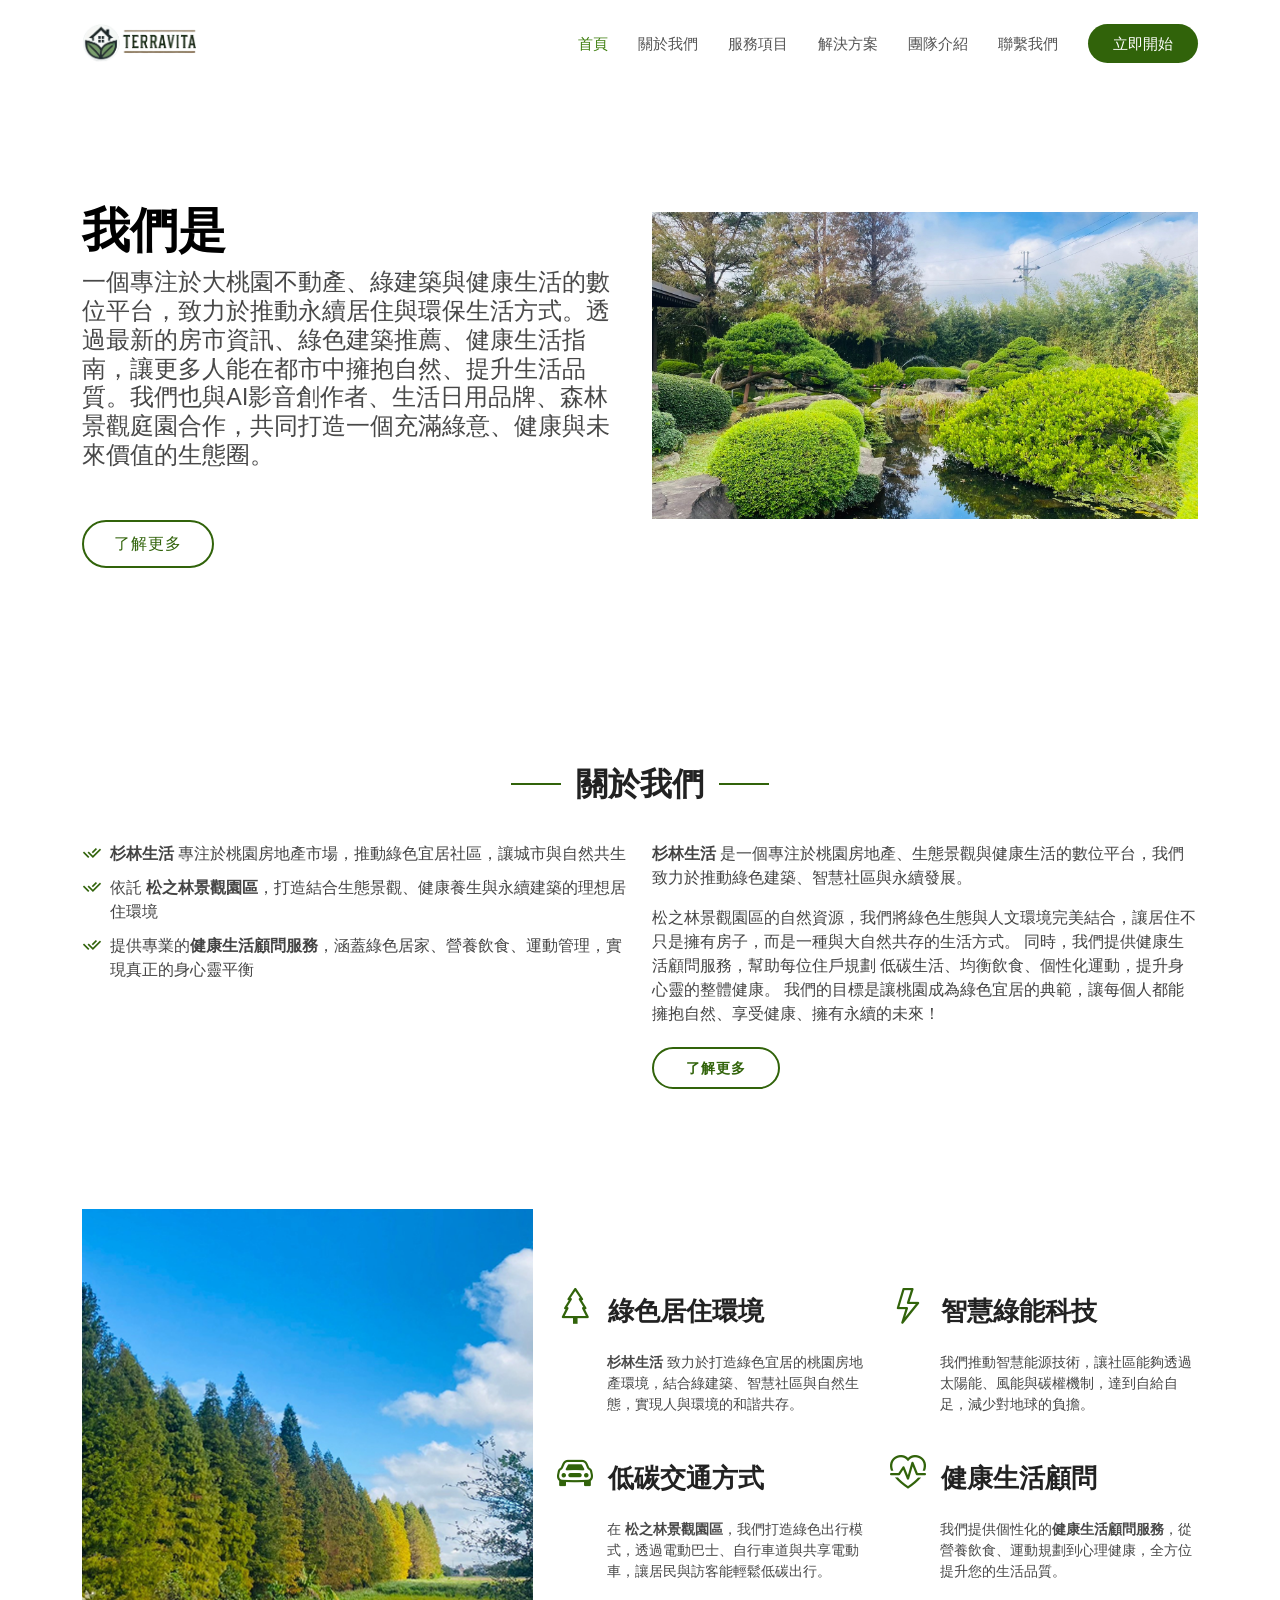
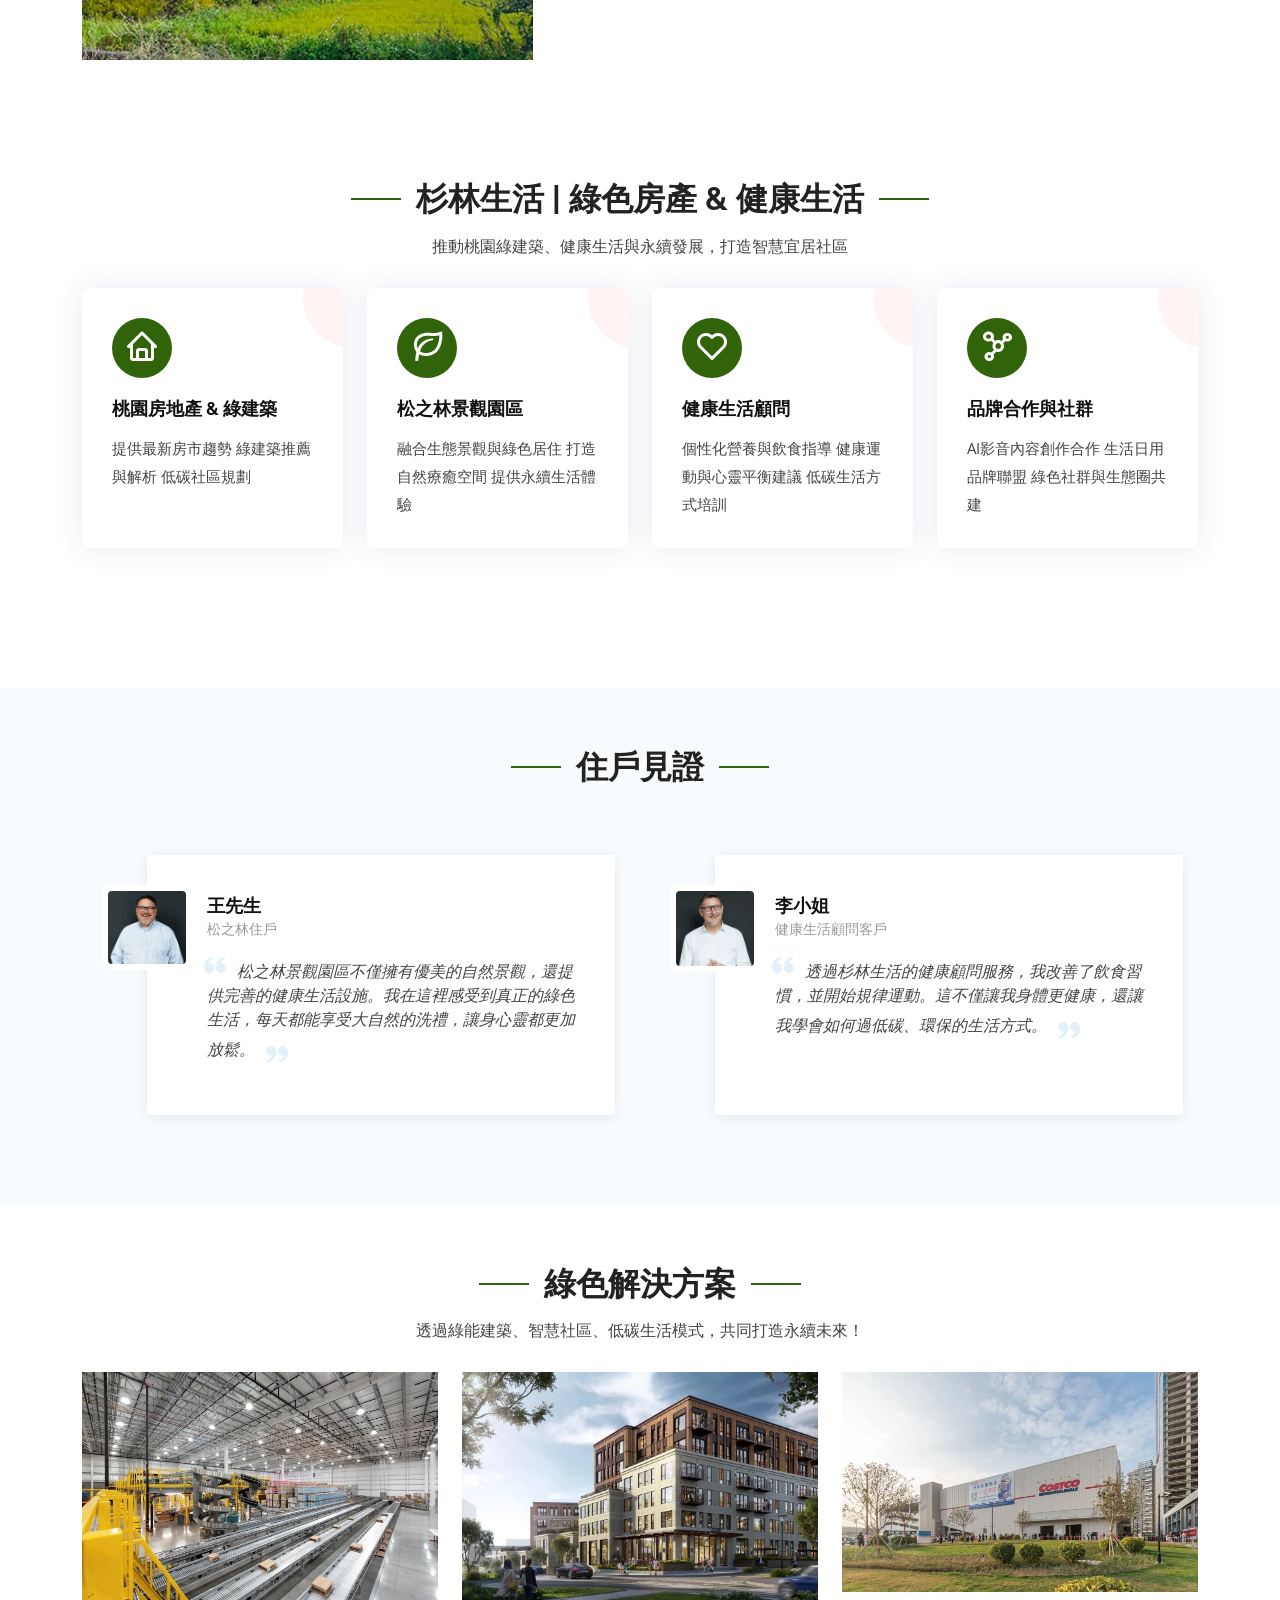
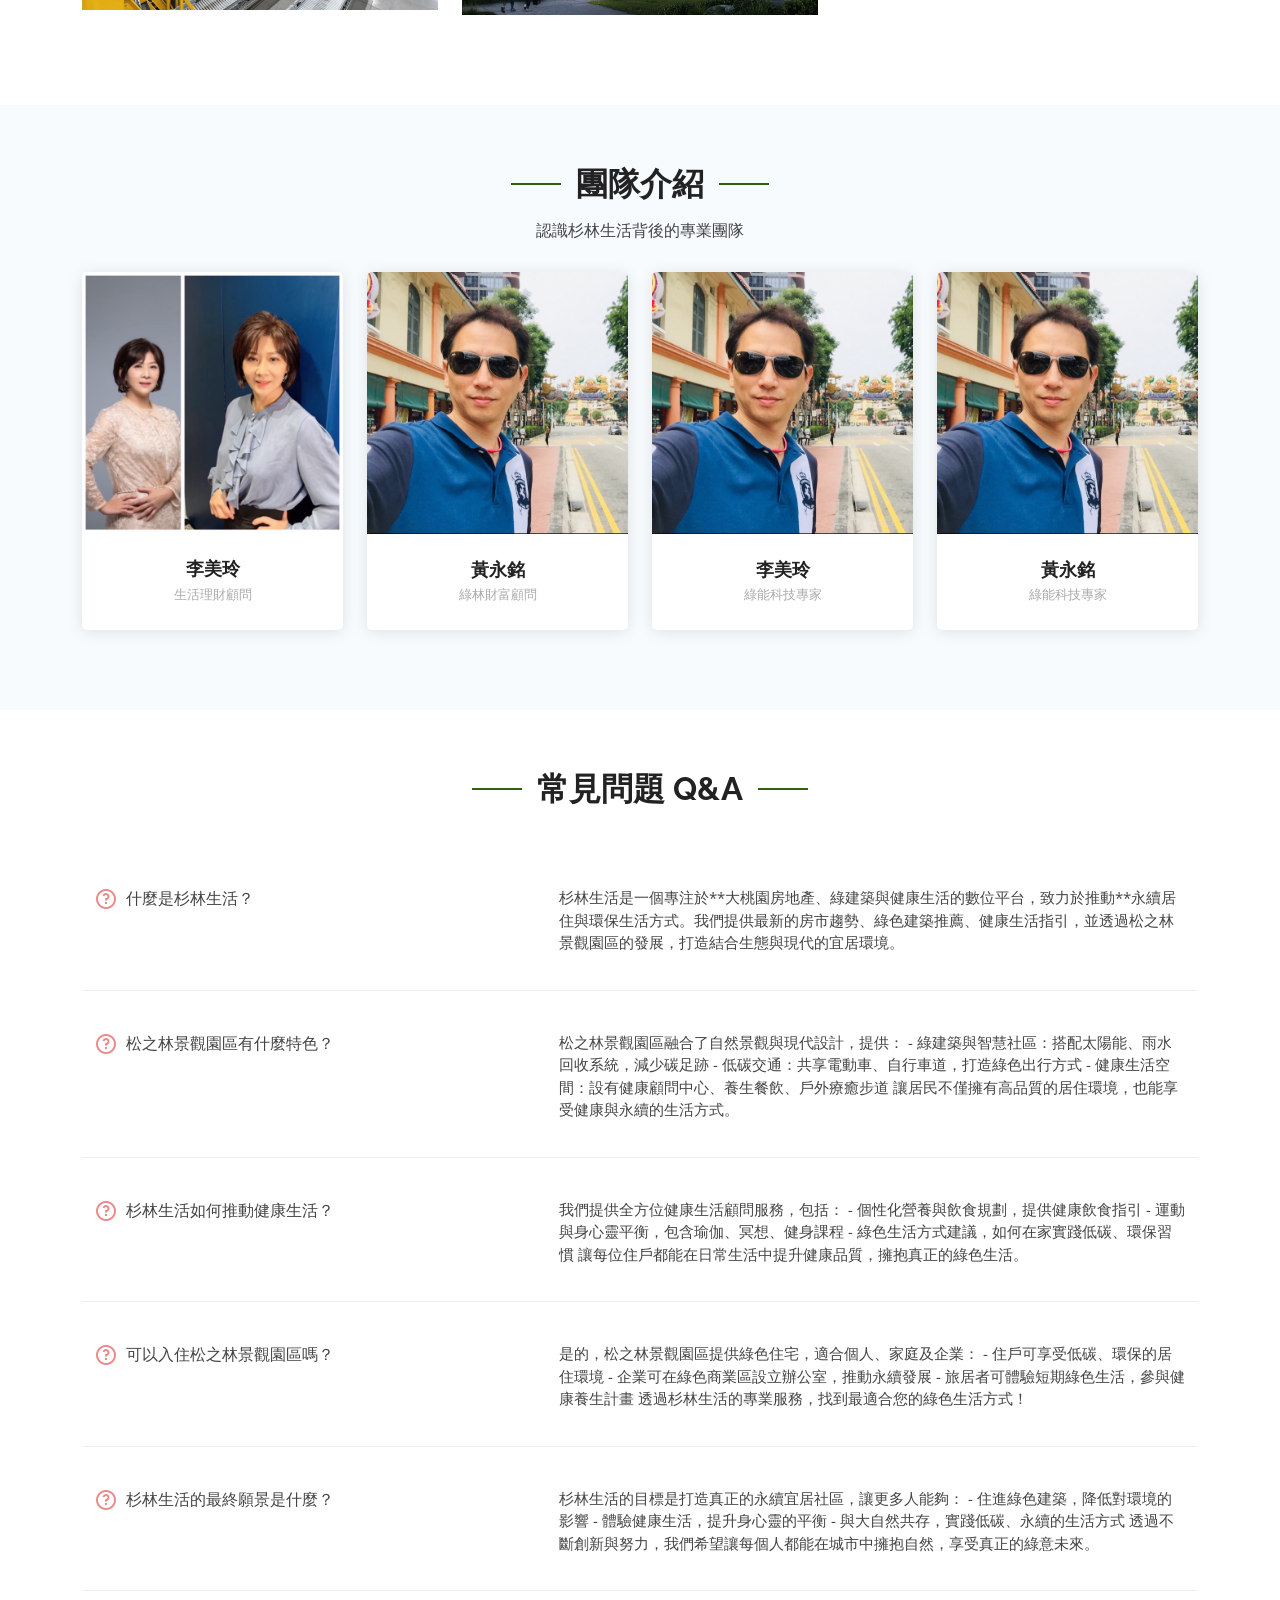
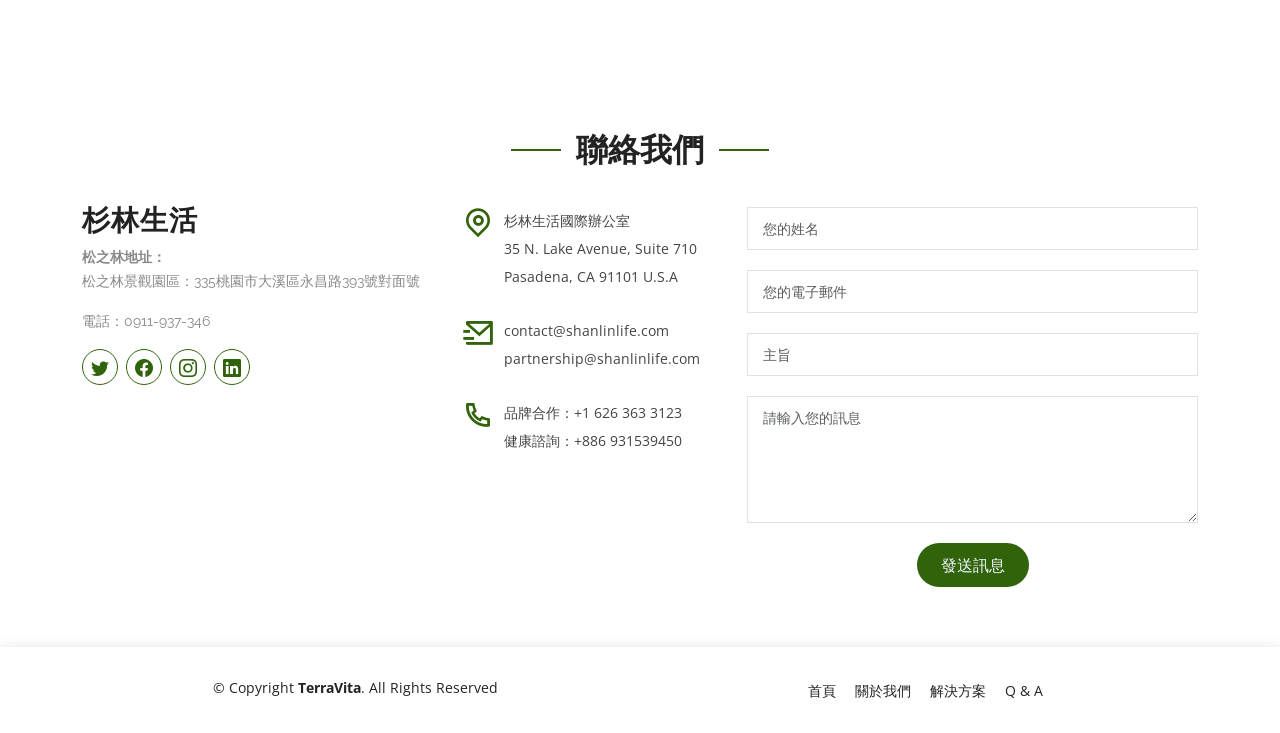
==== commit 7f81337f: "img update img update" ====
--- a/index.html
+++ b/index.html
@@ -675,10 +675,10 @@
       </div>
       <div class="col-lg-7">
         <p>
-          **松之林景觀園區融合了自然景觀與現代設計，提供：
-          - **綠建築與智慧社區：搭配太陽能、雨水回收系統，減少碳足跡  
-          - **低碳交通：共享電動車、自行車道，打造綠色出行方式  
-          - **健康生活空間**：設有健康顧問中心、養生餐飲、戶外療癒步道  
+          松之林景觀園區融合了自然景觀與現代設計，提供：
+          - 綠建築與智慧社區：搭配太陽能、雨水回收系統，減少碳足跡  
+          - 低碳交通：共享電動車、自行車道，打造綠色出行方式  
+          - 健康生活空間：設有健康顧問中心、養生餐飲、戶外療癒步道  
           讓居民不僅擁有高品質的居住環境，也能享受健康與永續的生活方式。
         </p>
       </div>
@@ -691,10 +691,10 @@
       </div>
       <div class="col-lg-7">
         <p>
-          我們提供**全方位健康生活顧問服務，包括：
-          - **個性化營養與飲食規劃，提供健康飲食指引  
-          - **運動與身心靈平衡，包含瑜伽、冥想、健身課程  
-          - **綠色生活方式建議，如何在家實踐低碳、環保習慣  
+          我們提供全方位健康生活顧問服務，包括：
+          - 個性化營養與飲食規劃，提供健康飲食指引  
+          - 運動與身心靈平衡，包含瑜伽、冥想、健身課程  
+          - 綠色生活方式建議，如何在家實踐低碳、環保習慣  
           讓每位住戶都能在日常生活中提升健康品質，擁抱真正的綠色生活。
         </p>
       </div>
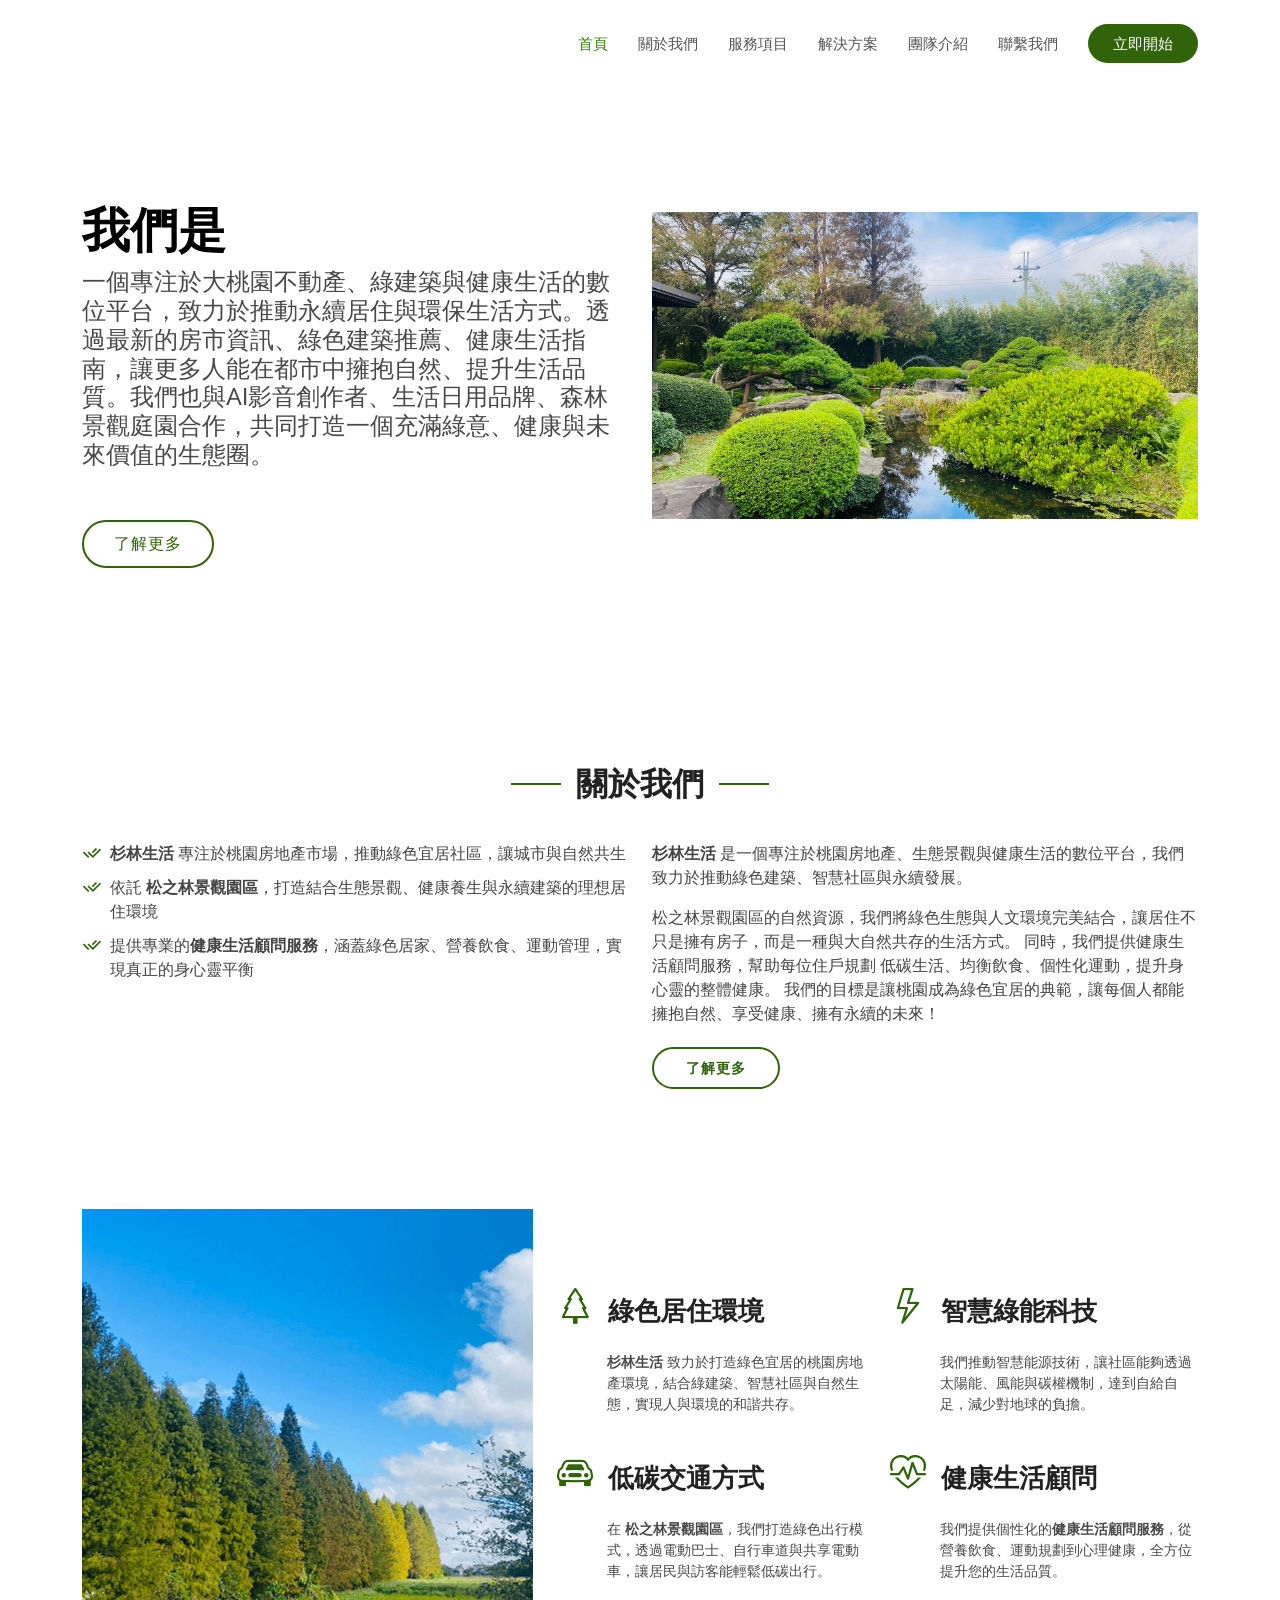
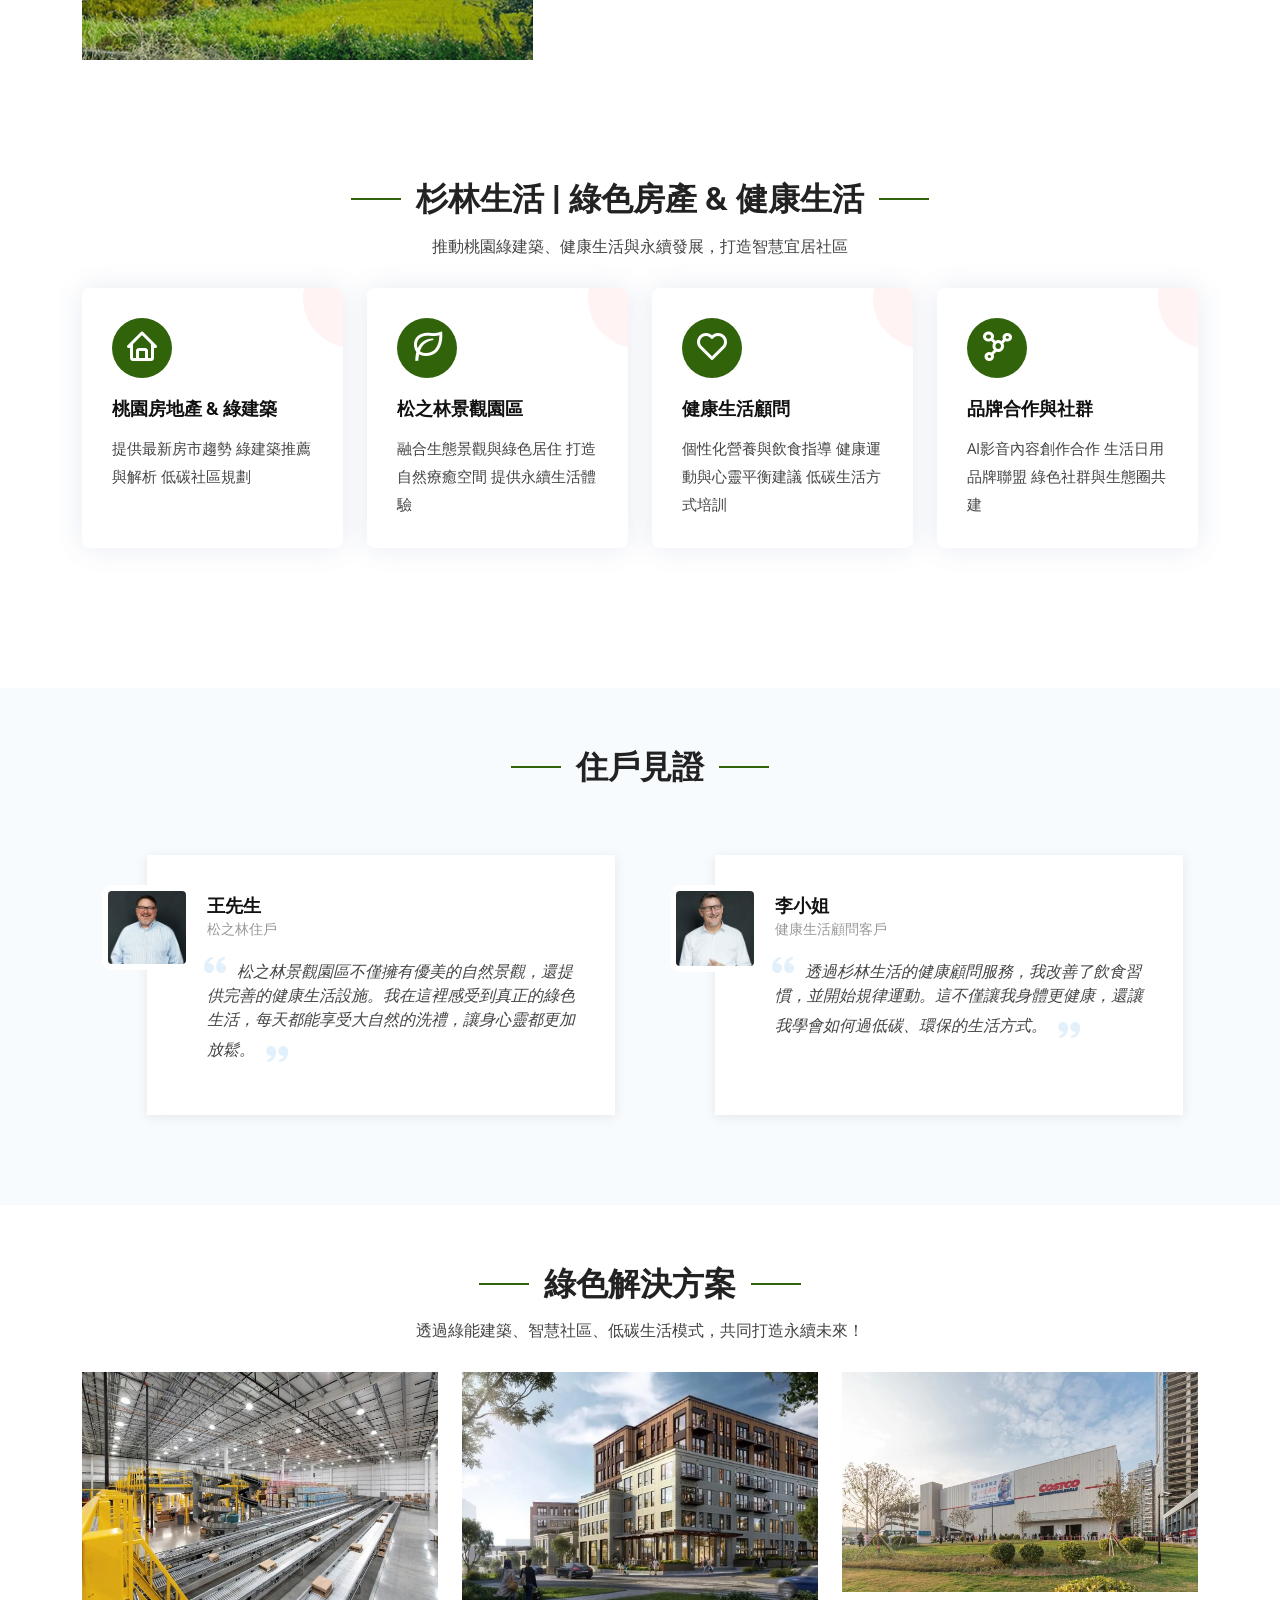
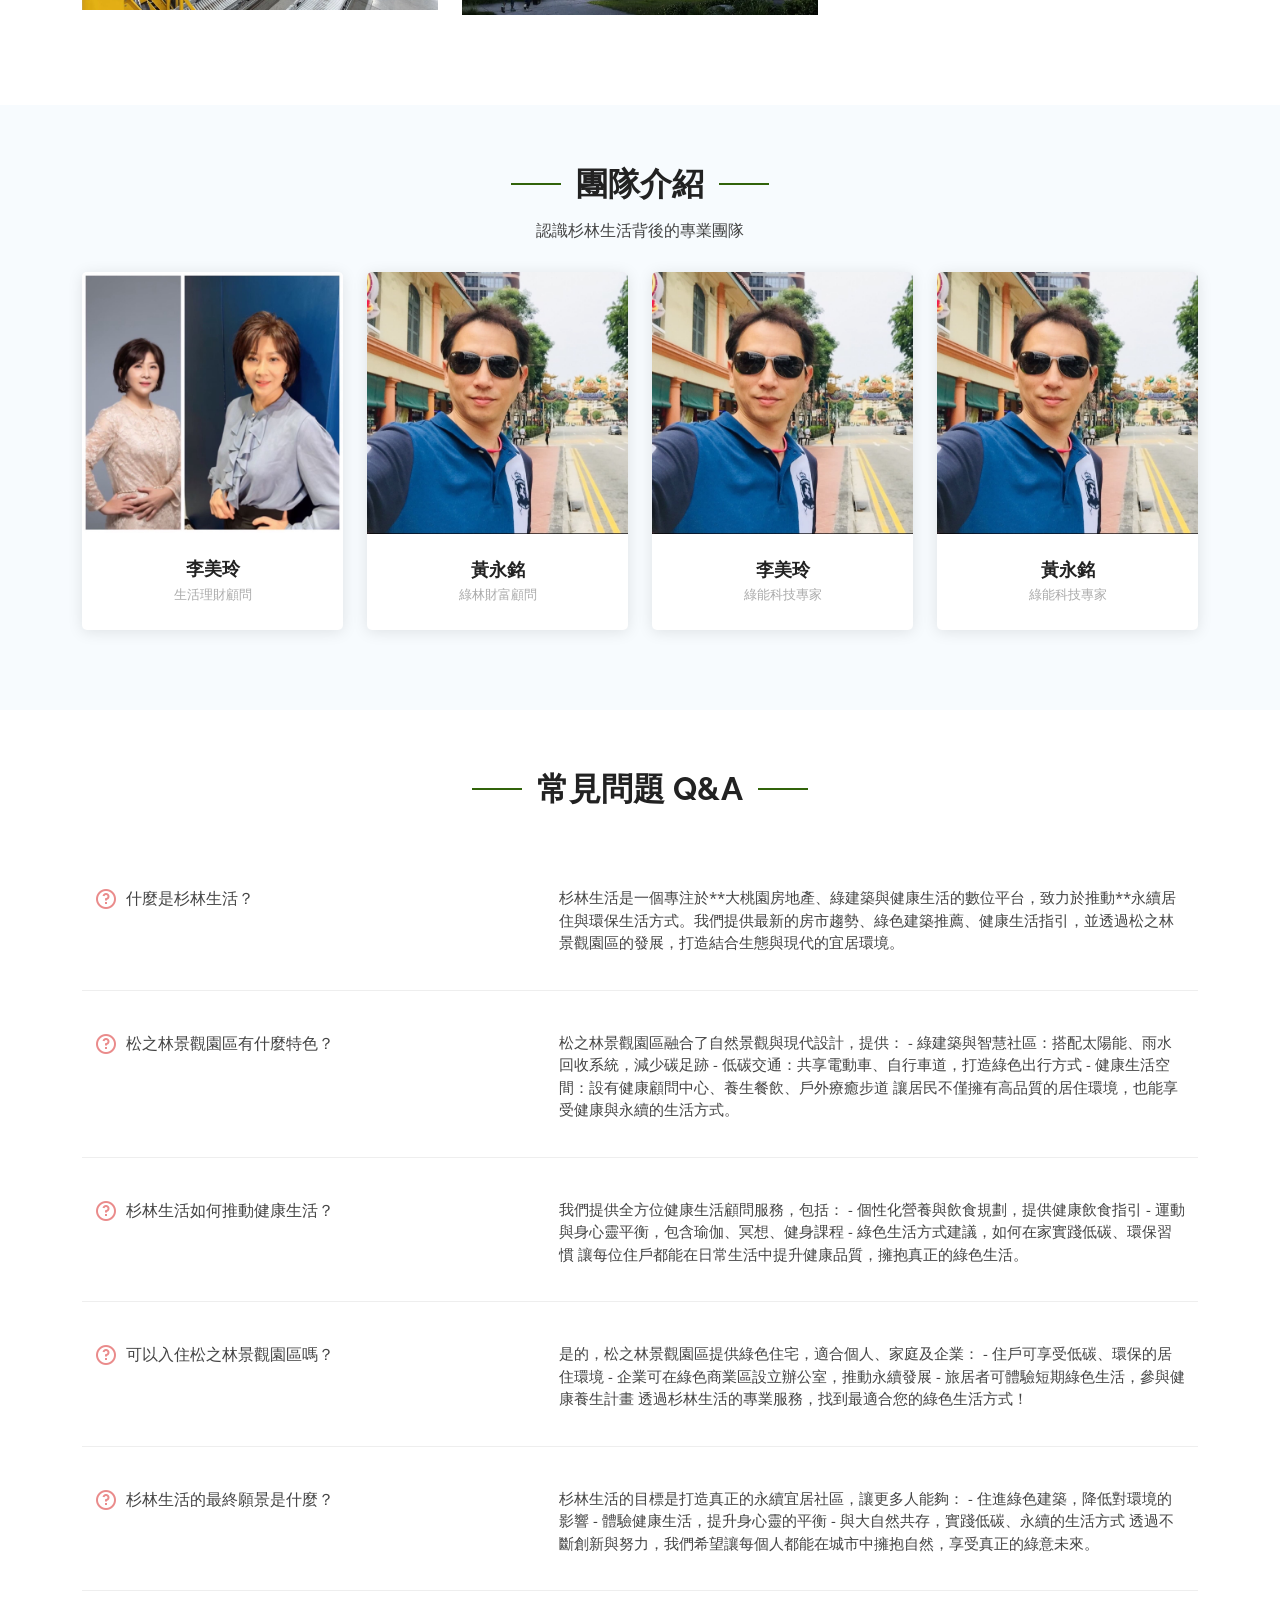
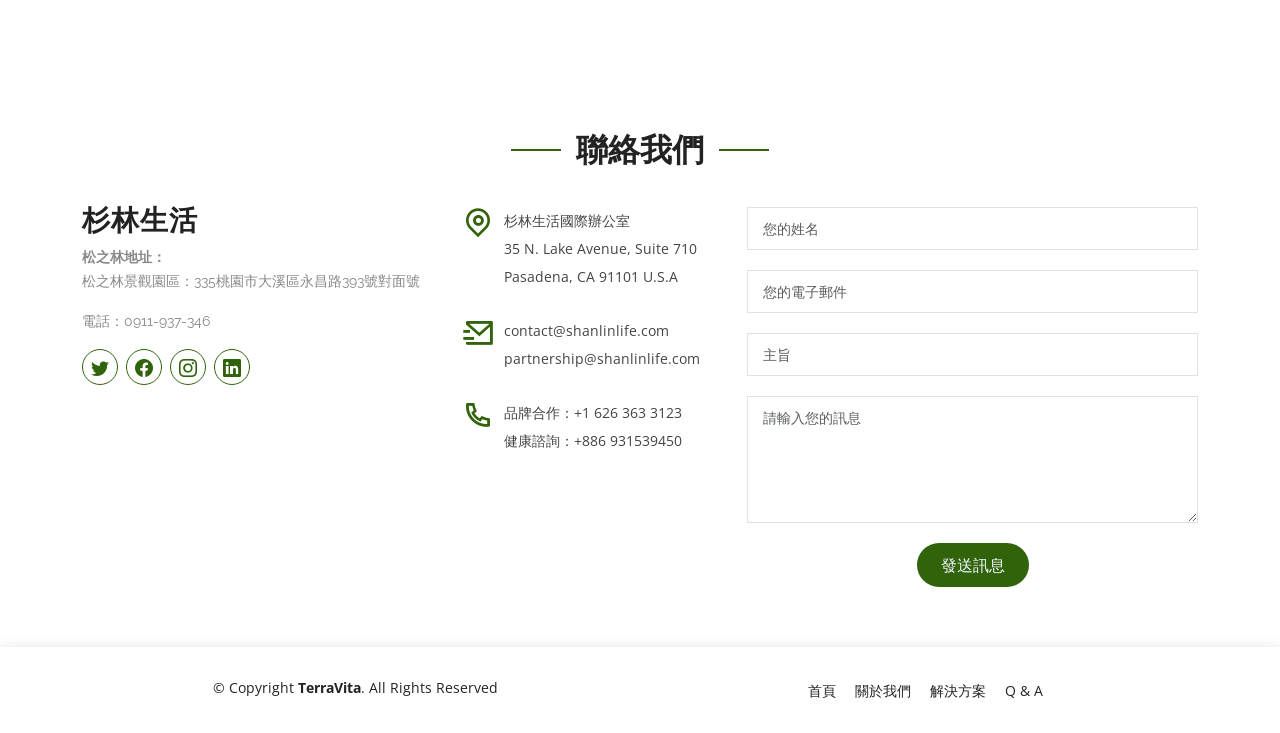
==== commit 35ec32e8: "update logo format update logo format" ====
--- a/index.html
+++ b/index.html
@@ -46,7 +46,7 @@
     <div class="container d-flex align-items-center justify-content-between">
 
       <div class="logo">
-        <img src="/assets/img/logo.png" class="img-fluid rounded" alt="logo">
+        <img src="/assets/img/logo.svg" class="img-fluid rounded" alt="logo">
         <!-- Uncomment below if you prefer to use an image logo -->
         <!-- <a href="index.html"><img src="assets/img/logo.png" alt="" class="img-fluid"></a>-->
       </div>
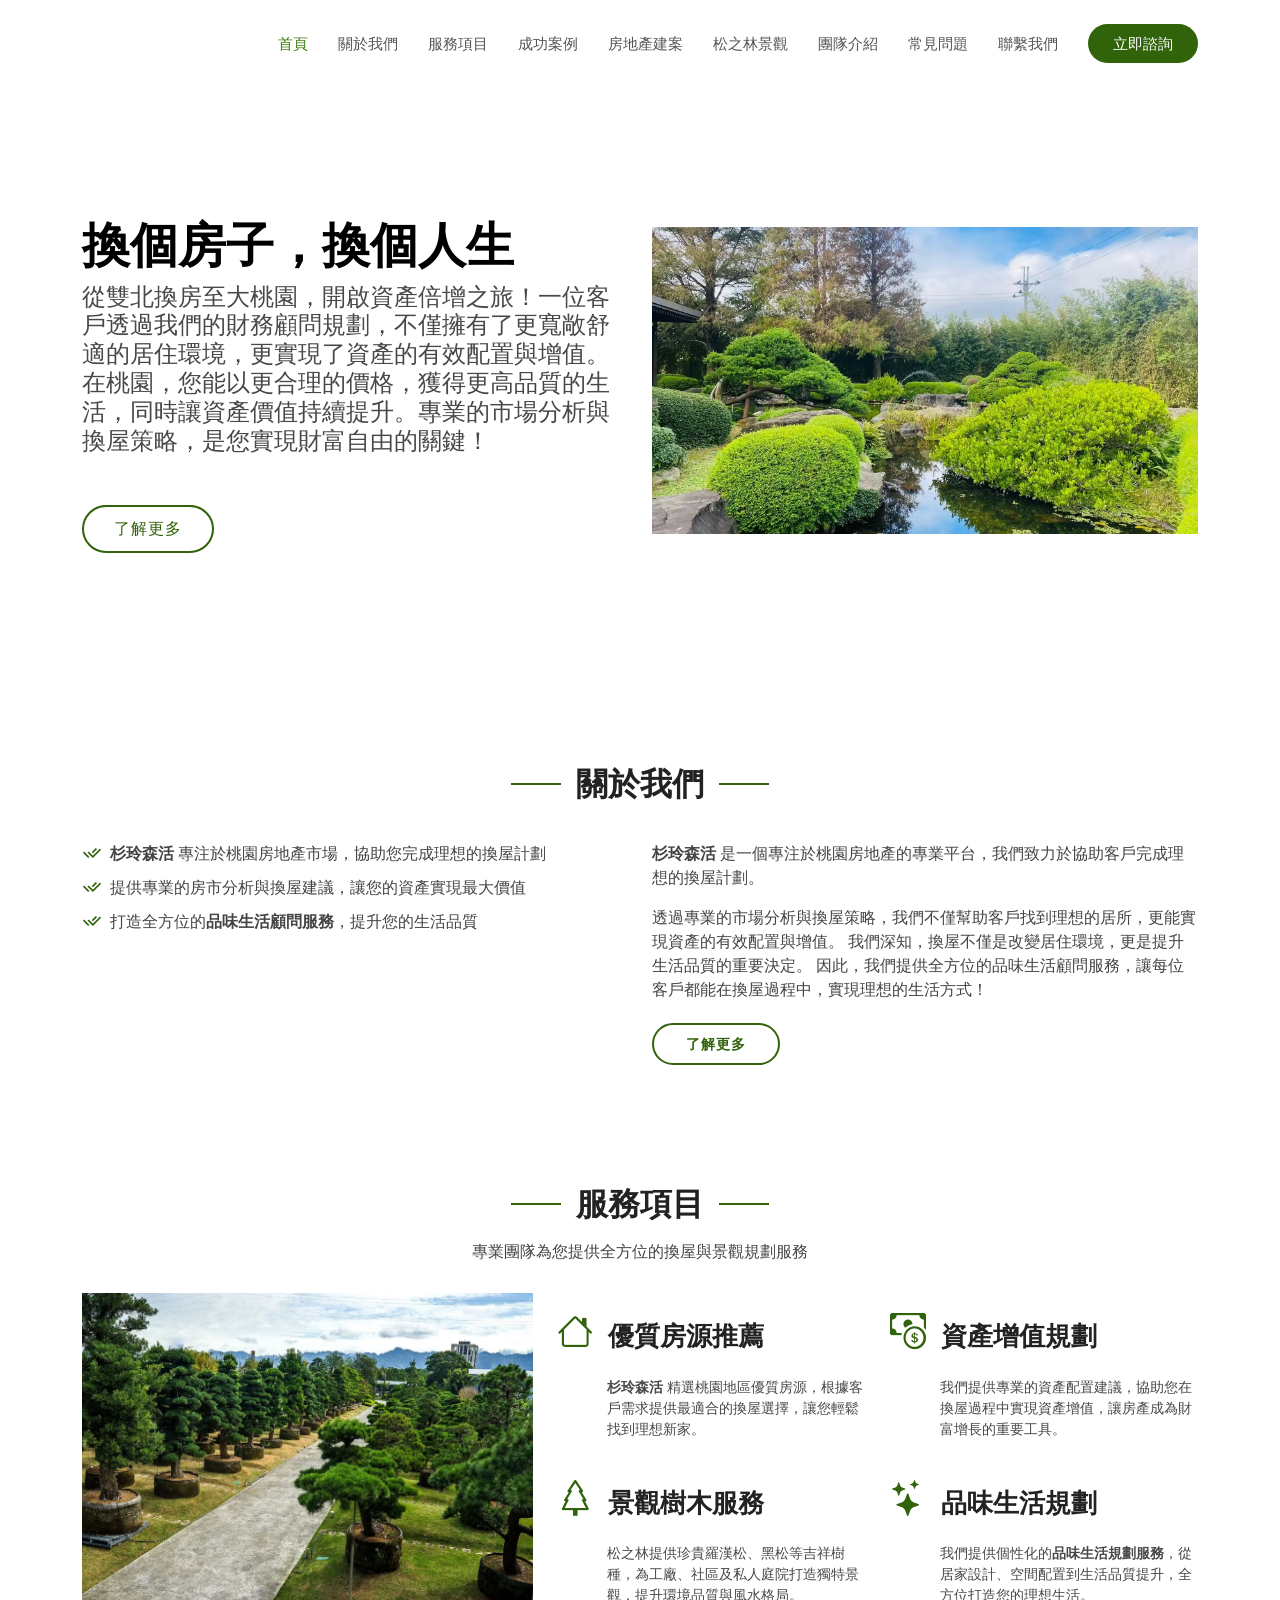
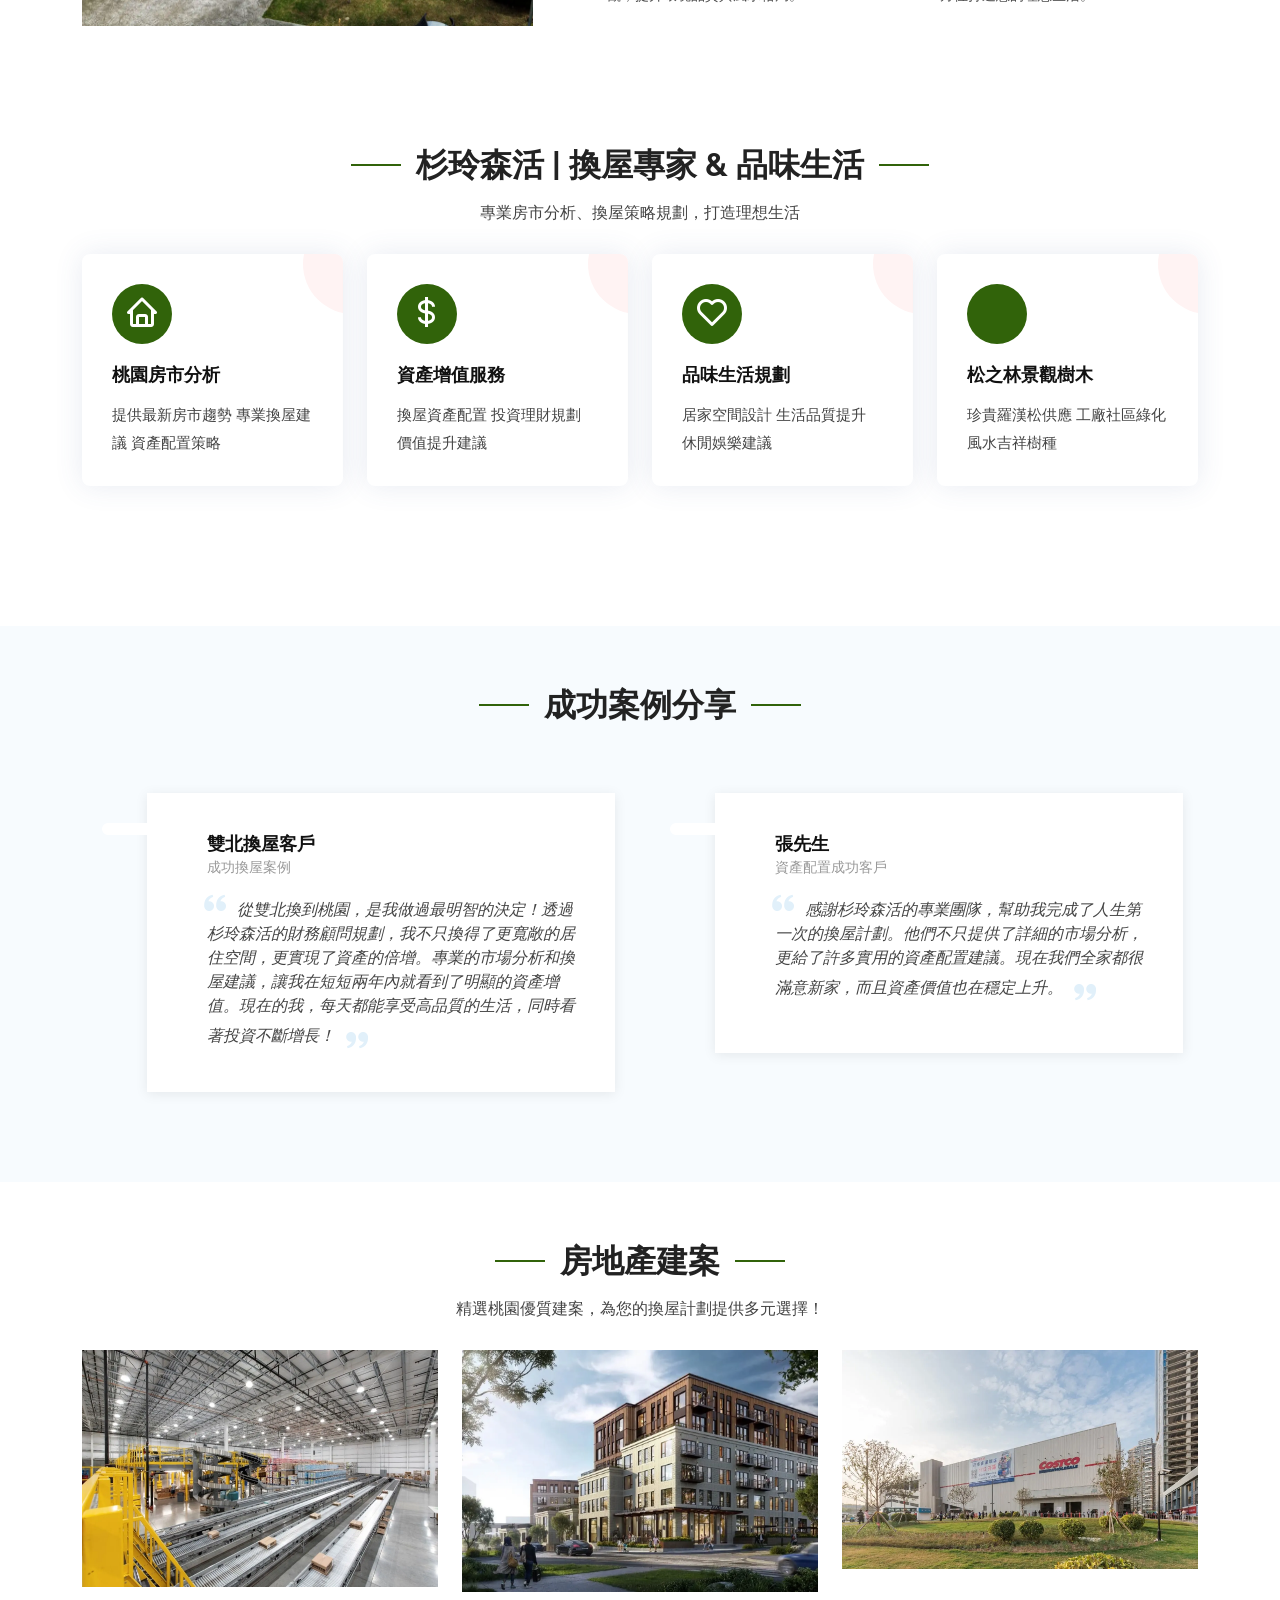
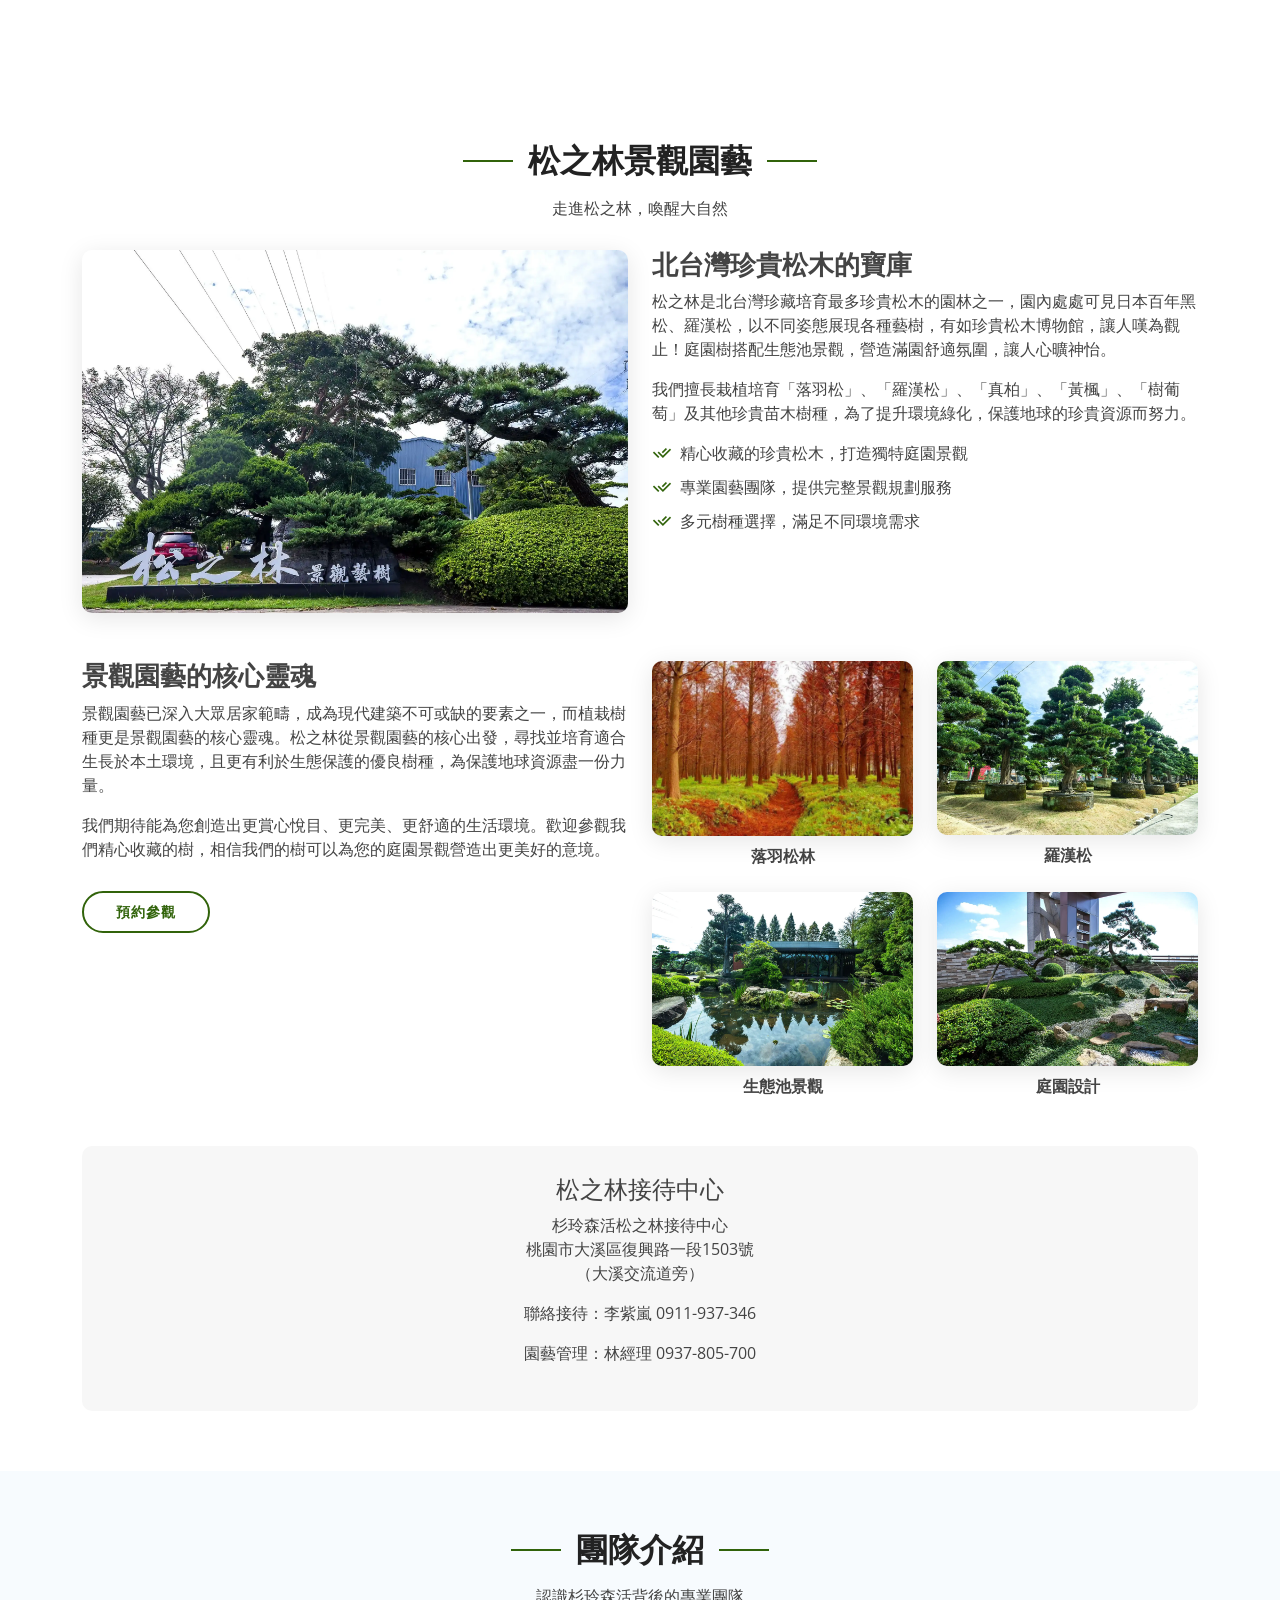
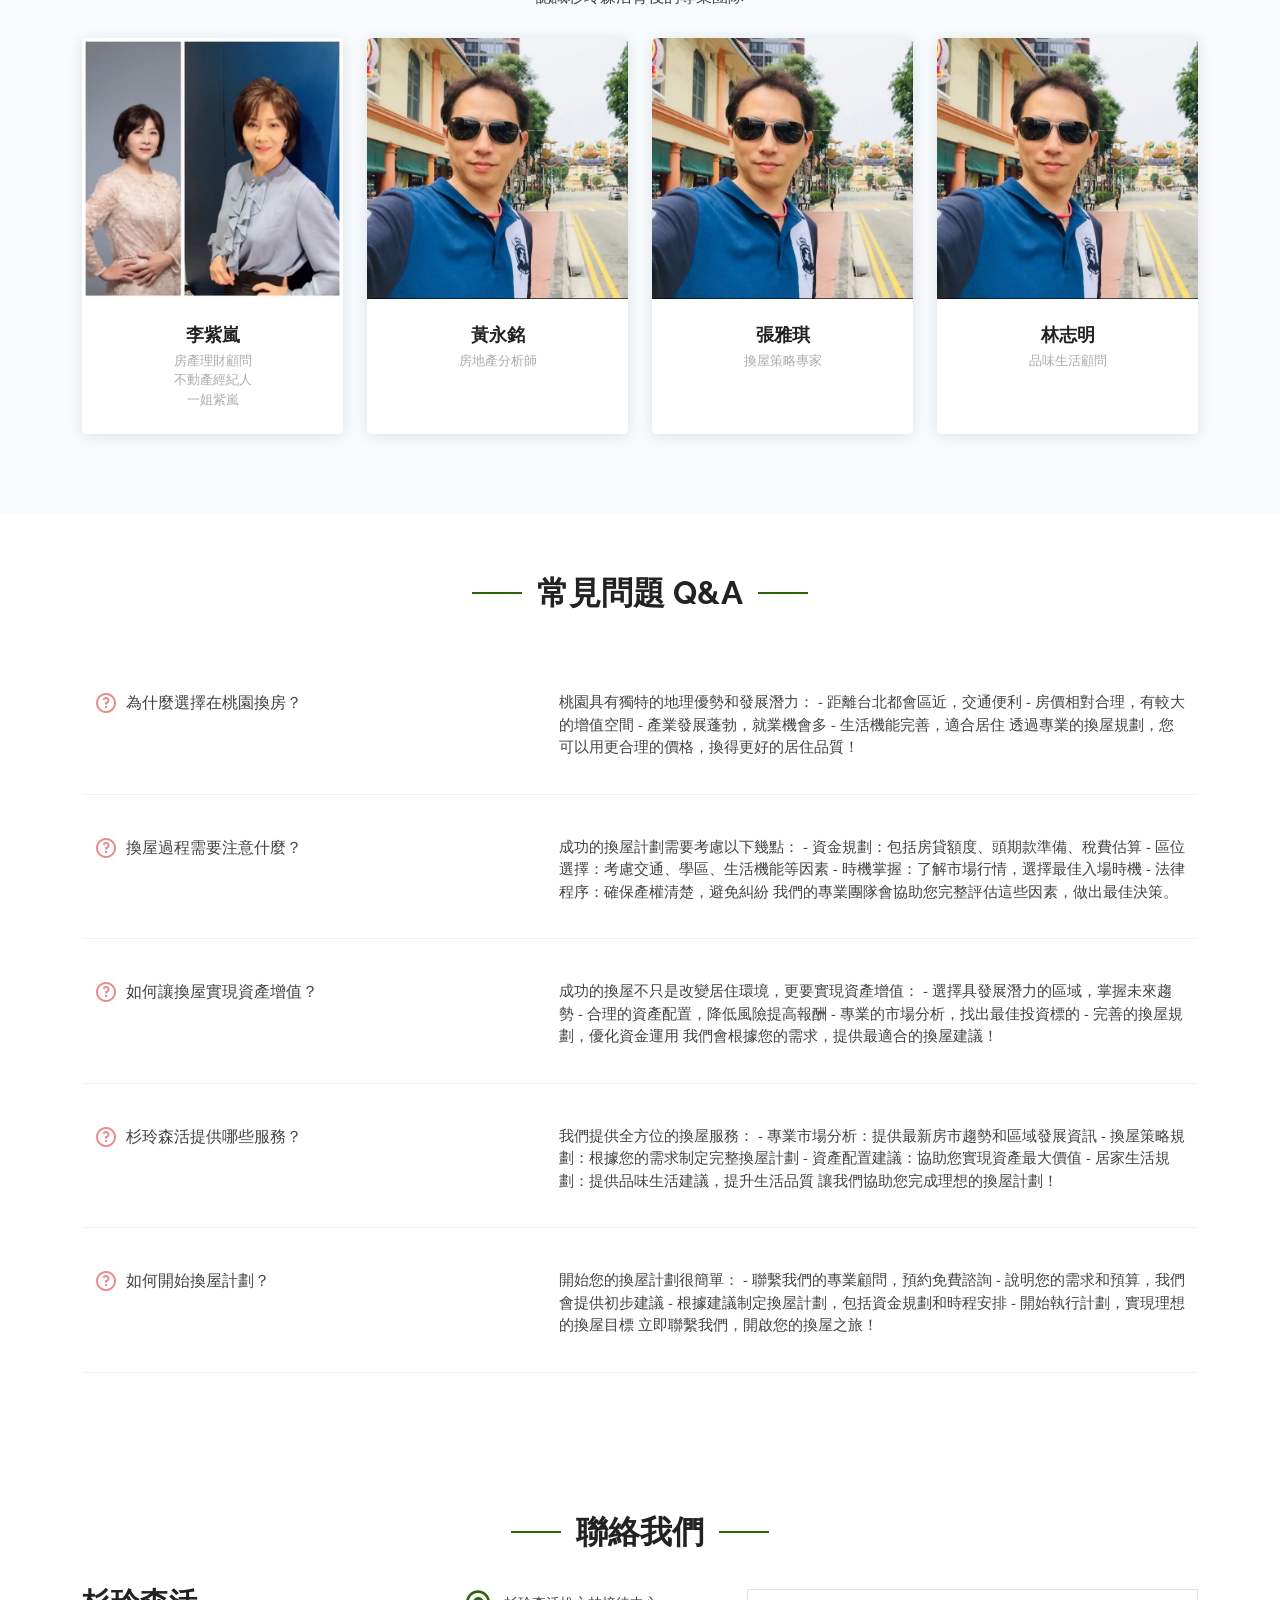
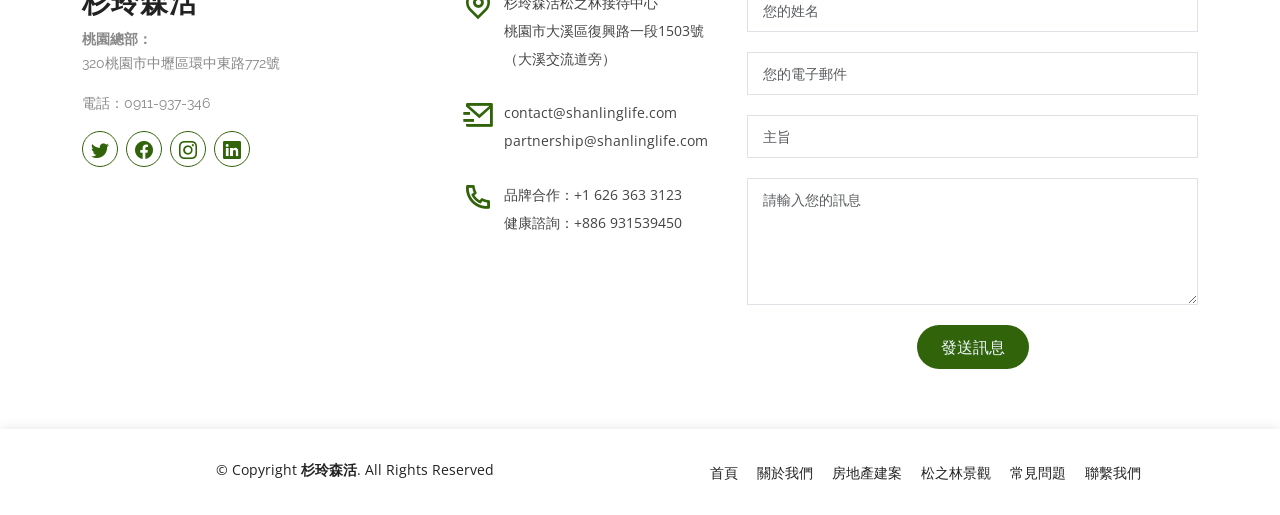
==== commit ab6a3e9d: "update 20250310 更新圖片格式漢紫嵐姐提到要修改的部分" ====
--- a/index.html
+++ b/index.html
@@ -5,18 +5,18 @@
   <meta charset="utf-8">
   <meta content="width=device-width, initial-scale=1.0" name="viewport">
 
-  <title>杉林生活 | TREE-AUNTY - Index</title>
-  <meta name="description" content="綠意居住 × 健康生活 × 環保房地產 | 提供桃園房市資訊、綠建築推薦、健康生活指南，並與短影音創作者、直銷健康品牌合作，打造永續發展的生活方式。">
-  <meta name="keywords" content="桃園房地產, 綠建築, 環保房屋, 永續居住, 健康生活, 短影音, 直銷健康產品, 房市趨勢, 樹木保育, 居家綠化, 自然環境, 環保品牌, 有機食品, 營養補充品, 無毒家居, 健身養生, 瑜伽冥想, 健康投資, 房地產投資, 永續發展">
-  <meta name="author" content="你的品牌名稱">
-  <meta property="og:title" content="綠意居住 × 健康生活 | 環保房地產與健康指南">
-  <meta property="og:description" content="結合桃園房地產、綠建築、健康生活，推動可持續發展。與短影音創作者、直銷品牌合作，打造健康綠色生活方式。">
+  <title>杉玲森活 | SHANLING LIFE - 桃園換屋專家</title>
+  <meta name="description" content="桃園換屋專家 × 品味生活 × 資產倍增 | 提供桃園房市資訊、換屋經驗分享、品味生活指南，協助您在換屋過程中實現資產增值與生活品質提升。">
+  <meta name="keywords" content="桃園房地產, 換屋, 換房子, 資產配置, 品味生活, 房市趨勢, 居家設計, 自然環境, 生活品牌, 有機食品, 營養補充品, 無毒家居, 健身養生, 瑜伽冥想, 健康投資, 房地產投資, 永續發展">
+  <meta name="author" content="杉玲森活">
+  <meta property="og:title" content="換屋專家 × 品味生活 | 桃園房地產生活平台">
+  <meta property="og:description" content="專業桃園換屋建議、房市趨勢分析，打造理想的品味生活。">
   <meta property="og:image" content="你的網站封面圖片URL">
   <meta property="og:url" content="你的網站網址">
   <meta property="og:type" content="website">
   <meta name="twitter:card" content="summary_large_image">
-  <meta name="twitter:title" content="綠意居住 × 健康生活 | 環保房地產與健康指南">
-  <meta name="twitter:description" content="桃園房市趨勢、綠建築推薦、健康生活指引，並與短影音創作者、品牌合作，打造永續未來。">
+  <meta name="twitter:title" content="換屋專家 × 品味生活 | 桃園房地產生活平台">
+  <meta name="twitter:description" content="專業桃園換屋建議、資產增值規劃，打造理想的品味生活。">
   <meta name="twitter:image" content="你的網站封面圖片URL">
 
   <!-- Favicons -->
@@ -56,28 +56,13 @@
           <li><a class="nav-link scrollto active" href="#hero">首頁</a></li>
           <li><a class="nav-link scrollto" href="#about">關於我們</a></li>
           <li><a class="nav-link scrollto" href="#services">服務項目</a></li>
-          <li><a class="nav-link scrollto " href="#portfolio">解決方案</a></li>
+          <li><a class="nav-link scrollto" href="#testimonials">成功案例</a></li>
+          <li><a class="nav-link scrollto" href="#portfolio">房地產建案</a></li>
+          <li><a class="nav-link scrollto" href="#songforest">松之林景觀</a></li>
           <li><a class="nav-link scrollto" href="#team">團隊介紹</a></li>
-          <!-- <li><a class="nav-link scrollto" href="#pricing">Pricing</a></li>
-          <li class="dropdown"><a href="#"><span>Drop Down</span> <i class="bi bi-chevron-down"></i></a>
-            <ul>
-              <li><a href="#">Drop Down 1</a></li>
-              <li class="dropdown"><a href="#"><span>Deep Drop Down</span> <i class="bi bi-chevron-right"></i></a>
-                <ul>
-                  <li><a href="#">Deep Drop Down 1</a></li>
-                  <li><a href="#">Deep Drop Down 2</a></li>
-                  <li><a href="#">Deep Drop Down 3</a></li>
-                  <li><a href="#">Deep Drop Down 4</a></li>
-                  <li><a href="#">Deep Drop Down 5</a></li>
-                </ul>
-              </li>
-              <li><a href="#">Drop Down 2</a></li>
-              <li><a href="#">Drop Down 3</a></li>
-              <li><a href="#">Drop Down 4</a></li>
-            </ul>
-          </li> -->
+          <li><a class="nav-link scrollto" href="#faq">常見問題</a></li>
           <li><a class="nav-link scrollto" href="#contact">聯繫我們</a></li>
-          <li><a class="getstarted scrollto" href="#about">立即開始</a></li>
+          <li><a class="getstarted scrollto" href="#contact">立即諮詢</a></li>
         </ul>
         <i class="bi bi-list mobile-nav-toggle"></i>
       </nav><!-- .navbar -->
@@ -91,14 +76,14 @@
     <div class="container">
       <div class="row">
         <div class="col-lg-6 pt-5 pt-lg-0 order-2 order-lg-1 d-flex flex-column justify-content-center">
-          <h1 data-aos="fade-up">我們是</h1>
-          <h2 data-aos="fade-up" data-aos-delay="400">一個專注於大桃園不動產、綠建築與健康生活的數位平台，致力於推動永續居住與環保生活方式。透過最新的房市資訊、綠色建築推薦、健康生活指南，讓更多人能在都市中擁抱自然、提升生活品質。我們也與AI影音創作者、生活日用品牌、森林景觀庭園合作，共同打造一個充滿綠意、健康與未來價值的生態圈。</h2>
+          <h1 data-aos="fade-up">換個房子，換個人生</h1>
+          <h2 data-aos="fade-up" data-aos-delay="400">從雙北換房至大桃園，開啟資產倍增之旅！一位客戶透過我們的財務顧問規劃，不僅擁有了更寬敞舒適的居住環境，更實現了資產的有效配置與增值。在桃園，您能以更合理的價格，獲得更高品質的生活，同時讓資產價值持續提升。專業的市場分析與換屋策略，是您實現財富自由的關鍵！</h2>
           <div data-aos="fade-up" data-aos-delay="800">
             <a href="#about" class="btn-get-started scrollto">了解更多</a>
           </div>
         </div>
         <div class="col-lg-6 order-1 order-lg-2 hero-img" data-aos="fade-left" data-aos-delay="200">
-          <img src="assets/img/heroimage.jpg" class="img-fluid animated" alt="">
+          <img src="assets/img/heroimage.webp" class="img-fluid animated" alt="">
         </div>
       </div>
     </div>
@@ -116,24 +101,21 @@
 
         <div class="row content">
           <div class="col-lg-6" data-aos="fade-up" data-aos-delay="150">
-            <!-- <p>
-              Noahbuilders is a large group of planners, scientists, artists, producers, engineers, and entrepreneurs who believe in a better future! 
-            </p> -->
             <ul>
-              <li><i class="ri-check-double-line"></i> <b>杉林生活</b> 專注於桃園房地產市場，推動綠色宜居社區，讓城市與自然共生</li>
-              <li><i class="ri-check-double-line"></i> 依託 <b>松之林景觀園區</b>，打造結合生態景觀、健康養生與永續建築的理想居住環境</li>
-              <li><i class="ri-check-double-line"></i> 提供專業的<b>健康生活顧問服務</b>，涵蓋綠色居家、營養飲食、運動管理，實現真正的身心靈平衡</li>
+              <li><i class="ri-check-double-line"></i> <b>杉玲森活</b> 專注於桃園房地產市場，協助您完成理想的換屋計劃</li>
+              <li><i class="ri-check-double-line"></i> 提供專業的房市分析與換屋建議，讓您的資產實現最大價值</li>
+              <li><i class="ri-check-double-line"></i> 打造全方位的<b>品味生活顧問服務</b>，提升您的生活品質</li>
             </ul>
-            </div>
-            <div class="col-lg-6 pt-4 pt-lg-0" data-aos="fade-up" data-aos-delay="300">
-              <p>
-                <b>杉林生活</b> 是一個專注於桃園房地產、生態景觀與健康生活的數位平台，我們致力於推動綠色建築、智慧社區與永續發展。
-              </p>
-              <p>
-                松之林景觀園區的自然資源，我們將綠色生態與人文環境完美結合，讓居住不只是擁有房子，而是一種與大自然共存的生活方式。  
-                同時，我們提供健康生活顧問服務，幫助每位住戶規劃 低碳生活、均衡飲食、個性化運動，提升身心靈的整體健康。  
-                我們的目標是讓桃園成為綠色宜居的典範，讓每個人都能擁抱自然、享受健康、擁有永續的未來！
-              </p>
+          </div>
+          <div class="col-lg-6 pt-4 pt-lg-0" data-aos="fade-up" data-aos-delay="300">
+            <p>
+              <b>杉玲森活</b> 是一個專注於桃園房地產的專業平台，我們致力於協助客戶完成理想的換屋計劃。
+            </p>
+            <p>
+              透過專業的市場分析與換屋策略，我們不僅幫助客戶找到理想的居所，更能實現資產的有效配置與增值。
+              我們深知，換屋不僅是改變居住環境，更是提升生活品質的重要決定。
+              因此，我們提供全方位的品味生活顧問服務，讓每位客戶都能在換屋過程中，實現理想的生活方式！
+            </p>
             <a href="#counts" class="btn-learn-more">了解更多</a>
           </div>
         </div>
@@ -145,9 +127,14 @@
 <section id="counts" class="counts">
   <div class="container">
 
+    <div class="section-title" data-aos="fade-up">
+      <h2>服務項目</h2>
+      <p>專業團隊為您提供全方位的換屋與景觀規劃服務</p>
+    </div>
+
     <div class="row">
       <div class="image col-xl-5 d-flex align-items-stretch justify-content-center justify-content-xl-start" data-aos="fade-right" data-aos-delay="150">
-        <img src="assets/img/service.png" alt="" class="img-fluid">
+        <img src="assets/img/service.webp" alt="" class="img-fluid">
       </div>
 
       <div class="col-xl-7 d-flex align-items-stretch pt-4 pt-xl-0" data-aos="fade-left" data-aos-delay="300">
@@ -156,33 +143,33 @@
             
             <div class="col-md-6 d-md-flex align-items-md-stretch">
               <div class="count-box">
-                <i class="bi bi-tree"></i>
-                <h3><strong style="padding-left:15px;font-size:26px;">綠色居住環境</strong></h3>
-                <p><b>杉林生活</b> 致力於打造綠色宜居的桃園房地產環境，結合綠建築、智慧社區與自然生態，實現人與環境的和諧共存。</p>
+                <i class="bi bi-house"></i>
+                <h3><strong style="padding-left:15px;font-size:26px;">優質房源推薦</strong></h3>
+                <p><b>杉玲森活</b> 精選桃園地區優質房源，根據客戶需求提供最適合的換屋選擇，讓您輕鬆找到理想新家。</p>
               </div>
             </div>
 
             <div class="col-md-6 d-md-flex align-items-md-stretch">
               <div class="count-box">
-                <i class="bi bi-lightning"></i>
-                <h3><strong style="padding-left:15px;font-size:26px;">智慧綠能科技</strong></h3>
-                <p>我們推動智慧能源技術，讓社區能夠透過太陽能、風能與碳權機制，達到自給自足，減少對地球的負擔。</p>
+                <i class="bi bi-cash-coin"></i>
+                <h3><strong style="padding-left:15px;font-size:26px;">資產增值規劃</strong></h3>
+                <p>我們提供專業的資產配置建議，協助您在換屋過程中實現資產增值，讓房產成為財富增長的重要工具。</p>
               </div>
             </div>
 
             <div class="col-md-6 d-md-flex align-items-md-stretch">
               <div class="count-box">
-                <i class="bi bi-car-front"></i>
-                <h3><strong style="padding-left:15px;font-size:26px;">低碳交通方式</strong></h3>
-                <p>在 <b>松之林景觀園區</b>，我們打造綠色出行模式，透過電動巴士、自行車道與共享電動車，讓居民與訪客能輕鬆低碳出行。</p>
+                <i class="bi bi-tree"></i>
+                <h3><strong style="padding-left:15px;font-size:26px;">景觀樹木服務</strong></h3>
+                <p>松之林提供珍貴羅漢松、黑松等吉祥樹種，為工廠、社區及私人庭院打造獨特景觀，提升環境品質與風水格局。</p>
               </div>
             </div>
 
             <div class="col-md-6 d-md-flex align-items-md-stretch">
               <div class="count-box">
-                <i class="bi bi-heart-pulse"></i>
-                <h3><strong style="padding-left:15px;font-size:26px;">健康生活顧問</strong></h3>
-                <p>我們提供個性化的<b>健康生活顧問服務</b>，從營養飲食、運動規劃到心理健康，全方位提升您的生活品質。</p>
+                <i class="bi bi-stars"></i>
+                <h3><strong style="padding-left:15px;font-size:26px;">品味生活規劃</strong></h3>
+                <p>我們提供個性化的<b>品味生活規劃服務</b>，從居家設計、空間配置到生活品質提升，全方位打造您的理想生活。</p>
               </div>
             </div>
 
@@ -200,52 +187,52 @@
   <div class="container">
 
     <div class="section-title" data-aos="fade-up">
-      <h2>杉林生活 | 綠色房產 & 健康生活</h2>
-      <p>推動桃園綠建築、健康生活與永續發展，打造智慧宜居社區</p>
+      <h2>杉玲森活 | 換屋專家 & 品味生活</h2>
+      <p>專業房市分析、換屋策略規劃，打造理想生活</p>
     </div>
 
     <div class="row">
+
+      <div class="col-md-6 col-lg-3 d-flex align-items-stretch mb-5 mb-lg-0">
+        <div class="icon-box" data-aos="fade-up" data-aos-delay="100">
+          <div class="icon"><i class="bx bx-home"></i></div>
+          <h4 class="title"><a href="">桃園房市分析</a></h4>
+          <p class="description">提供最新房市趨勢  
+            專業換屋建議  
+            資產配置策略
+          </p>
+        </div>
+      </div>
+
+      <div class="col-md-6 col-lg-3 d-flex align-items-stretch mb-5 mb-lg-0">
+        <div class="icon-box" data-aos="fade-up" data-aos-delay="200">
+          <div class="icon"><i class="bx bx-dollar"></i></div>
+          <h4 class="title"><a href="">資產增值服務</a></h4>
+          <p class="description">換屋資產配置  
+            投資理財規劃
+            價值提升建議
+          </p>
+        </div>
+      </div>
+
+      <div class="col-md-6 col-lg-3 d-flex align-items-stretch mb-5 mb-lg-0">
+        <div class="icon-box" data-aos="fade-up" data-aos-delay="300">
+          <div class="icon"><i class="bx bx-heart"></i></div>
+          <h4 class="title"><a href="">品味生活規劃</a></h4>
+          <p class="description">居家空間設計  
+            生活品質提升  
+            休閒娛樂建議
+          </p>
+        </div>
+      </div>
 
       <div class="col-md-6 col-lg-3 d-flex align-items-stretch mb-5 mb-lg-0">
         <div class="icon-box" data-aos="fade-up" data-aos-delay="400">
-          <div class="icon"><i class="bx bx-home"></i></div>
-          <h4 class="title"><a href="">桃園房地產 & 綠建築</a></h4>
-          <p class="description">提供最新房市趨勢  
-            綠建築推薦與解析  
-            低碳社區規劃
-          </p>
-        </div>
-      </div>
-
-      <div class="col-md-6 col-lg-3 d-flex align-items-stretch mb-5 mb-lg-0">
-        <div class="icon-box" data-aos="fade-up" data-aos-delay="100">
-          <div class="icon"><i class="bx bx-leaf"></i></div>
-          <h4 class="title"><a href="">松之林景觀園區</a></h4>
-          <p class="description">融合生態景觀與綠色居住  
-            打造自然療癒空間
-            提供永續生活體驗
-          </p>
-        </div>
-      </div>
-
-      <div class="col-md-6 col-lg-3 d-flex align-items-stretch mb-5 mb-lg-0">
-        <div class="icon-box" data-aos="fade-up" data-aos-delay="200">
-          <div class="icon"><i class="bx bx-heart"></i></div>
-          <h4 class="title"><a href="">健康生活顧問</a></h4>
-          <p class="description">個性化營養與飲食指導  
-            健康運動與心靈平衡建議  
-            低碳生活方式培訓
-          </p>
-        </div>
-      </div>
-
-      <div class="col-md-6 col-lg-3 d-flex align-items-stretch mb-5 mb-lg-0">
-        <div class="icon-box" data-aos="fade-up" data-aos-delay="300">
-          <div class="icon"><i class="bx bx-network-chart"></i></div>
-          <h4 class="title"><a href="">品牌合作與社群</a></h4>
-          <p class="description">AI影音內容創作合作  
-            生活日用品牌聯盟  
-            綠色社群與生態圈共建
+          <div class="icon"><i class="bx bx-tree"></i></div>
+          <h4 class="title"><a href="#songforest">松之林景觀樹木</a></h4>
+          <p class="description">珍貴羅漢松供應  
+            工廠社區綠化  
+            風水吉祥樹種
           </p>
         </div>
       </div>
@@ -396,7 +383,7 @@
   <div class="container">
 
     <div class="section-title" data-aos="fade-up">
-      <h2>住戶見證</h2>
+      <h2>成功案例分享</h2>
     </div>
 
     <div class="testimonials-slider swiper" data-aos="fade-up" data-aos-delay="100">
@@ -405,32 +392,32 @@
         <div class="swiper-slide">
           <div class="testimonial-wrap">
             <div class="testimonial-item">
-              <img src="assets/img/testimonials/testimonials-1.jpg" class="testimonial-img" alt="">
-              <h3>王先生</h3>
-              <h4>松之林住戶</h4>
+              <img src="assets/img/testimonials/testimonials-1.webp" class="testimonial-img" alt="">
+              <h3>雙北換屋客戶</h3>
+              <h4>成功換屋案例</h4>
               <p>
                 <i class="bx bxs-quote-alt-left quote-icon-left"></i>
-                松之林景觀園區不僅擁有優美的自然景觀，還提供完善的健康生活設施。我在這裡感受到真正的綠色生活，每天都能享受大自然的洗禮，讓身心靈都更加放鬆。
+                從雙北換到桃園，是我做過最明智的決定！透過杉玲森活的財務顧問規劃，我不只換得了更寬敞的居住空間，更實現了資產的倍增。專業的市場分析和換屋建議，讓我在短短兩年內就看到了明顯的資產增值。現在的我，每天都能享受高品質的生活，同時看著投資不斷增長！
                 <i class="bx bxs-quote-alt-right quote-icon-right"></i>
               </p>
             </div>
           </div>
-        </div><!-- End testimonial item -->
+        </div>
 
         <div class="swiper-slide">
           <div class="testimonial-wrap">
             <div class="testimonial-item">
-              <img src="assets/img/testimonials/testimonials-2.jpg" class="testimonial-img" alt="">
-              <h3>李小姐</h3>
-              <h4>健康生活顧問客戶</h4>
+              <img src="assets/img/testimonials/testimonials-2.webp" class="testimonial-img" alt="">
+              <h3>張先生</h3>
+              <h4>資產配置成功客戶</h4>
               <p>
                 <i class="bx bxs-quote-alt-left quote-icon-left"></i>
-                透過杉林生活的健康顧問服務，我改善了飲食習慣，並開始規律運動。這不僅讓我身體更健康，還讓我學會如何過低碳、環保的生活方式。
+                感謝杉玲森活的專業團隊，幫助我完成了人生第一次的換屋計劃。他們不只提供了詳細的市場分析，更給了許多實用的資產配置建議。現在我們全家都很滿意新家，而且資產價值也在穩定上升。
                 <i class="bx bxs-quote-alt-right quote-icon-right"></i>
               </p>
             </div>
           </div>
-        </div><!-- End testimonial item -->
+        </div>
 
       </div>
     </div>
@@ -438,13 +425,13 @@
   </div>
 </section><!-- End Testimonials Section -->
 
-<!-- ======= Green Solutions Section ======= -->
+<!-- ======= 房地產建案 Section ======= -->
 <section id="portfolio" class="portfolio">
   <div class="container">
 
     <div class="section-title" data-aos="fade-up">
-      <h2>綠色解決方案</h2>
-      <p>透過綠能建築、智慧社區、低碳生活模式，共同打造永續未來！</p>
+      <h2>房地產建案</h2>
+      <p>精選桃園優質建案，為您的換屋計劃提供多元選擇！</p>
     </div>
 
     <div class="row portfolio-container" data-aos="fade-up" data-aos-delay="400">
@@ -453,10 +440,10 @@
         <div class="portfolio-wrap">
           <img src="assets/img/portfolio/portfolio-1.webp" class="img-fluid" alt="">
           <div class="portfolio-info">
-            <h4>智慧綠能住宅</h4>
-            <p>結合太陽能、雨水回收與節能科技，打造真正的永續建築。</p>
+            <h4>桃園市中心豪宅</h4>
+            <p>市中心精華地段，交通便利，生活機能完善，是換屋首選。</p>
             <div class="portfolio-links">
-              <a href="assets/img/portfolio/portfolio-1.webp" data-gallery="portfolioGallery" class="portfolio-lightbox" title="智慧綠能住宅"><i class="bx bx-plus"></i></a>
+              <a href="assets/img/portfolio/portfolio-1.webp" data-gallery="portfolioGallery" class="portfolio-lightbox" title="桃園市中心豪宅"><i class="bx bx-plus"></i></a>
             </div>
           </div>
         </div>
@@ -466,10 +453,10 @@
         <div class="portfolio-wrap">
           <img src="assets/img/portfolio/portfolio-2.webp" class="img-fluid" alt="">
           <div class="portfolio-info">
-            <h4>松之林景觀園區</h4>
-            <p>融合自然與現代設計，提供一個與大自然共存的生活環境。</p>
+            <h4>龍潭區別墅</h4>
+            <p>寬敞舒適的居住空間，遠離都市喧囂，享受寧靜生活。</p>
             <div class="portfolio-links">
-              <a href="assets/img/portfolio/portfolio-2.webp" data-gallery="portfolioGallery" class="portfolio-lightbox" title="松之林景觀園區"><i class="bx bx-plus"></i></a>
+              <a href="assets/img/portfolio/portfolio-2.webp" data-gallery="portfolioGallery" class="portfolio-lightbox" title="龍潭區別墅"><i class="bx bx-plus"></i></a>
             </div>
           </div>
         </div>
@@ -479,10 +466,10 @@
         <div class="portfolio-wrap">
           <img src="assets/img/portfolio/portfolio-3.webp" class="img-fluid" alt="">
           <div class="portfolio-info">
-            <h4>低碳交通系統</h4>
-            <p>提供電動車、共享單車與低碳運輸，推動綠色出行方式。</p>
+            <h4>青埔特區新建案</h4>
+            <p>鄰近高鐵站，發展潛力無限，是投資換屋的絕佳選擇。</p>
             <div class="portfolio-links">
-              <a href="assets/img/portfolio/portfolio-3.webp" data-gallery="portfolioGallery" class="portfolio-lightbox" title="低碳交通系統"><i class="bx bx-plus"></i></a>
+              <a href="assets/img/portfolio/portfolio-3.webp" data-gallery="portfolioGallery" class="portfolio-lightbox" title="青埔特區新建案"><i class="bx bx-plus"></i></a>
             </div>
           </div>
         </div>
@@ -491,7 +478,85 @@
     </div>
 
   </div>
-</section><!-- End Green Solutions Section -->
+</section><!-- End 房地產建案 Section -->
+
+<!-- ======= 松之林景觀園藝 Section ======= -->
+<section id="songforest" class="about">
+  <div class="container">
+
+    <div class="section-title" data-aos="fade-up">
+      <h2>松之林景觀園藝</h2>
+      <p>走進松之林，喚醒大自然</p>
+    </div>
+
+    <div class="row content">
+      <div class="col-lg-6" data-aos="fade-right" data-aos-delay="150">
+        <img src="assets/img/songforest.webp" class="img-fluid" alt="松之林景觀園藝" style="border-radius: 10px; box-shadow: 0 5px 25px rgba(0,0,0,0.1);">
+      </div>
+      <div class="col-lg-6 pt-4 pt-lg-0" data-aos="fade-left" data-aos-delay="300">
+        <h3>北台灣珍貴松木的寶庫</h3>
+        <p>
+          松之林是北台灣珍藏培育最多珍貴松木的園林之一，園內處處可見日本百年黑松、羅漢松，以不同姿態展現各種藝樹，有如珍貴松木博物館，讓人嘆為觀止！庭園樹搭配生態池景觀，營造滿園舒適氛圍，讓人心曠神怡。
+        </p>
+        <p>
+          我們擅長栽植培育「落羽松」、「羅漢松」、「真柏」、「黃楓」、「樹葡萄」及其他珍貴苗木樹種，為了提升環境綠化，保護地球的珍貴資源而努力。
+        </p>
+        <ul>
+          <li><i class="ri-check-double-line"></i> 精心收藏的珍貴松木，打造獨特庭園景觀</li>
+          <li><i class="ri-check-double-line"></i> 專業園藝團隊，提供完整景觀規劃服務</li>
+          <li><i class="ri-check-double-line"></i> 多元樹種選擇，滿足不同環境需求</li>
+        </ul>
+      </div>
+    </div>
+
+    <div class="row content mt-5">
+      <div class="col-lg-6 order-2 order-lg-1 pt-4 pt-lg-0" data-aos="fade-right" data-aos-delay="300">
+        <h3>景觀園藝的核心靈魂</h3>
+        <p>
+          景觀園藝已深入大眾居家範疇，成為現代建築不可或缺的要素之一，而植栽樹種更是景觀園藝的核心靈魂。松之林從景觀園藝的核心出發，尋找並培育適合生長於本土環境，且更有利於生態保護的優良樹種，為保護地球資源盡一份力量。
+        </p>
+        <p>
+          我們期待能為您創造出更賞心悅目、更完美、更舒適的生活環境。歡迎參觀我們精心收藏的樹，相信我們的樹可以為您的庭園景觀營造出更美好的意境。
+        </p>
+        <div class="mt-4">
+          <a href="#contact" class="btn-learn-more scrollto">預約參觀</a>
+        </div>
+      </div>
+      <div class="col-lg-6 order-1 order-lg-2" data-aos="fade-left" data-aos-delay="150">
+        <div class="row">
+          <div class="col-md-6 mb-4">
+            <img src="assets/img/songforest-1.webp" class="img-fluid" alt="落羽松" style="border-radius: 10px; box-shadow: 0 5px 25px rgba(0,0,0,0.1);">
+            <p class="text-center mt-2"><strong>落羽松林</strong></p>
+          </div>
+          <div class="col-md-6 mb-4">
+            <img src="assets/img/songforest-2.webp" class="img-fluid" alt="羅漢松" style="border-radius: 10px; box-shadow: 0 5px 25px rgba(0,0,0,0.1);">
+            <p class="text-center mt-2"><strong>羅漢松</strong></p>
+          </div>
+          <div class="col-md-6">
+            <img src="assets/img/songforest-3.webp" class="img-fluid" alt="生態池" style="border-radius: 10px; box-shadow: 0 5px 25px rgba(0,0,0,0.1);">
+            <p class="text-center mt-2"><strong>生態池景觀</strong></p>
+          </div>
+          <div class="col-md-6">
+            <img src="assets/img/songforest-4.webp" class="img-fluid" alt="庭園設計" style="border-radius: 10px; box-shadow: 0 5px 25px rgba(0,0,0,0.1);">
+            <p class="text-center mt-2"><strong>庭園設計</strong></p>
+          </div>
+        </div>
+      </div>
+    </div>
+
+    <div class="row mt-5" data-aos="fade-up">
+      <div class="col-lg-12 text-center">
+        <div class="info-box" style="background: #f7f7f7; padding: 30px; border-radius: 10px;">
+          <h4>松之林接待中心</h4>
+          <p>杉玲森活松之林接待中心<br>桃園市大溪區復興路一段1503號<br>（大溪交流道旁）</p>
+          <p>聯絡接待：李紫嵐 0911-937-346</p>
+          <p>園藝管理：林經理 0937-805-700</p>
+        </div>
+      </div>
+    </div>
+
+  </div>
+</section><!-- End 松之林景觀園藝 Section -->
 
 <!-- ======= Team Section ======= -->
 <section id="team" class="team section-bg">
@@ -499,7 +564,7 @@
 
     <div class="section-title" data-aos="fade-up">
       <h2>團隊介紹</h2>
-      <p>認識杉林生活背後的專業團隊</p>
+      <p>認識杉玲森活背後的專業團隊</p>
     </div>
 
     <div class="row">
@@ -507,7 +572,7 @@
       <div class="col-lg-3 col-md-6 d-flex align-items-stretch">
         <div class="member" data-aos="fade-up" data-aos-delay="200">
           <div class="member-img">
-            <img src="assets/img/team/2.jpg" class="img-fluid" alt="">
+            <img src="assets/img/team/2.webp" class="img-fluid" alt="">
             <div class="social">
               <a href=""><i class="bi bi-twitter"></i></a>
               <a href=""><i class="bi bi-facebook"></i></a>
@@ -516,8 +581,8 @@
             </div>
           </div>
           <div class="member-info">
-            <h4>李美玲</h4>
-            <span>生活理財顧問</span>
+            <h4>李紫嵐</h4>
+            <span>房產理財顧問<br>不動產經紀人<br>一姐紫嵐</span>
           </div>
         </div>
       </div>
@@ -525,7 +590,7 @@
       <div class="col-lg-3 col-md-6 d-flex align-items-stretch">
         <div class="member" data-aos="fade-up" data-aos-delay="300">
           <div class="member-img">
-            <img src="assets/img/team/3.jpg" class="img-fluid" alt="">
+            <img src="assets/img/team/3.webp" class="img-fluid" alt="">
             <div class="social">
               <a href=""><i class="bi bi-twitter"></i></a>
               <a href=""><i class="bi bi-facebook"></i></a>
@@ -535,7 +600,7 @@
           </div>
           <div class="member-info">
             <h4>黃永銘</h4>
-            <span>綠林財富顧問</span>
+            <span>房地產分析師</span>
           </div>
         </div>
       </div>
@@ -543,7 +608,7 @@
       <div class="col-lg-3 col-md-6 d-flex align-items-stretch">
         <div class="member" data-aos="fade-up" data-aos-delay="400">
           <div class="member-img">
-            <img src="assets/img/team/3.jpg" class="img-fluid" alt="">
+            <img src="assets/img/team/3.webp" class="img-fluid" alt="">
             <div class="social">
               <a href=""><i class="bi bi-twitter"></i></a>
               <a href=""><i class="bi bi-facebook"></i></a>
@@ -552,8 +617,8 @@
             </div>
           </div>
           <div class="member-info">
-            <h4>李美玲</h4>
-            <span>綠能科技專家</span>
+            <h4>張雅琪</h4>
+            <span>換屋策略專家</span>
           </div>
         </div>
       </div>
@@ -561,7 +626,7 @@
       <div class="col-lg-3 col-md-6 d-flex align-items-stretch">
         <div class="member" data-aos="fade-up" data-aos-delay="400">
           <div class="member-img">
-            <img src="assets/img/team/3.jpg" class="img-fluid" alt="">
+            <img src="assets/img/team/3.webp" class="img-fluid" alt="">
             <div class="social">
               <a href=""><i class="bi bi-twitter"></i></a>
               <a href=""><i class="bi bi-facebook"></i></a>
@@ -570,8 +635,8 @@
             </div>
           </div>
           <div class="member-info">
-            <h4>黃永銘</h4>
-            <span>綠能科技專家</span>
+            <h4>林志明</h4>
+            <span>品味生活顧問</span>
           </div>
         </div>
       </div>
@@ -659,78 +724,87 @@
     <div class="row faq-item d-flex align-items-stretch" data-aos="fade-up" data-aos-delay="100">
       <div class="col-lg-5">
         <i class="ri-question-line"></i>
-        <h4>什麼是杉林生活？</h4>
+        <h4>為什麼選擇在桃園換房？</h4>
       </div>
       <div class="col-lg-7">
         <p>
-          杉林生活是一個專注於**大桃園房地產、綠建築與健康生活的數位平台，致力於推動**永續居住與環保生活方式。我們提供最新的房市趨勢、綠色建築推薦、健康生活指引，並透過松之林景觀園區的發展，打造結合生態與現代的宜居環境。
+          桃園具有獨特的地理優勢和發展潛力：
+          - 距離台北都會區近，交通便利
+          - 房價相對合理，有較大的增值空間
+          - 產業發展蓬勃，就業機會多
+          - 生活機能完善，適合居住
+          透過專業的換屋規劃，您可以用更合理的價格，換得更好的居住品質！
         </p>
       </div>
-    </div><!-- End F.A.Q Item-->
+    </div>
 
     <div class="row faq-item d-flex align-items-stretch" data-aos="fade-up" data-aos-delay="200">
       <div class="col-lg-5">
         <i class="ri-question-line"></i>
-        <h4>松之林景觀園區有什麼特色？</h4>
+        <h4>換屋過程需要注意什麼？</h4>
       </div>
       <div class="col-lg-7">
         <p>
-          松之林景觀園區融合了自然景觀與現代設計，提供：
-          - 綠建築與智慧社區：搭配太陽能、雨水回收系統，減少碳足跡  
-          - 低碳交通：共享電動車、自行車道，打造綠色出行方式  
-          - 健康生活空間：設有健康顧問中心、養生餐飲、戶外療癒步道  
-          讓居民不僅擁有高品質的居住環境，也能享受健康與永續的生活方式。
+          成功的換屋計劃需要考慮以下幾點：
+          - 資金規劃：包括房貸額度、頭期款準備、稅費估算
+          - 區位選擇：考慮交通、學區、生活機能等因素
+          - 時機掌握：了解市場行情，選擇最佳入場時機
+          - 法律程序：確保產權清楚，避免糾紛
+          我們的專業團隊會協助您完整評估這些因素，做出最佳決策。
         </p>
       </div>
-    </div><!-- End F.A.Q Item-->
+    </div>
 
     <div class="row faq-item d-flex align-items-stretch" data-aos="fade-up" data-aos-delay="300">
       <div class="col-lg-5">
         <i class="ri-question-line"></i>
-        <h4>杉林生活如何推動健康生活？</h4>
+        <h4>如何讓換屋實現資產增值？</h4>
       </div>
       <div class="col-lg-7">
         <p>
-          我們提供全方位健康生活顧問服務，包括：
-          - 個性化營養與飲食規劃，提供健康飲食指引  
-          - 運動與身心靈平衡，包含瑜伽、冥想、健身課程  
-          - 綠色生活方式建議，如何在家實踐低碳、環保習慣  
-          讓每位住戶都能在日常生活中提升健康品質，擁抱真正的綠色生活。
+          成功的換屋不只是改變居住環境，更要實現資產增值：
+          - 選擇具發展潛力的區域，掌握未來趨勢
+          - 合理的資產配置，降低風險提高報酬
+          - 專業的市場分析，找出最佳投資標的
+          - 完善的換屋規劃，優化資金運用
+          我們會根據您的需求，提供最適合的換屋建議！
         </p>
       </div>
-    </div><!-- End F.A.Q Item-->
+    </div>
 
     <div class="row faq-item d-flex align-items-stretch" data-aos="fade-up" data-aos-delay="400">
       <div class="col-lg-5">
         <i class="ri-question-line"></i>
-        <h4>可以入住松之林景觀園區嗎？</h4>
+        <h4>杉玲森活提供哪些服務？</h4>
       </div>
       <div class="col-lg-7">
         <p>
-          是的，松之林景觀園區提供綠色住宅，適合個人、家庭及企業：
-          - 住戶可享受低碳、環保的居住環境  
-          - 企業可在綠色商業區設立辦公室，推動永續發展  
-          - 旅居者可體驗短期綠色生活，參與健康養生計畫  
-          透過杉林生活的專業服務，找到最適合您的綠色生活方式！
+          我們提供全方位的換屋服務：
+          - 專業市場分析：提供最新房市趨勢和區域發展資訊
+          - 換屋策略規劃：根據您的需求制定完整換屋計劃
+          - 資產配置建議：協助您實現資產最大價值
+          - 居家生活規劃：提供品味生活建議，提升生活品質
+          讓我們協助您完成理想的換屋計劃！
         </p>
       </div>
-    </div><!-- End F.A.Q Item-->
+    </div>
 
     <div class="row faq-item d-flex align-items-stretch" data-aos="fade-up" data-aos-delay="500">
       <div class="col-lg-5">
         <i class="ri-question-line"></i>
-        <h4>杉林生活的最終願景是什麼？</h4>
+        <h4>如何開始換屋計劃？</h4>
       </div>
       <div class="col-lg-7">
         <p>
-          杉林生活的目標是打造真正的永續宜居社區，讓更多人能夠：
-          - 住進綠色建築，降低對環境的影響  
-          - 體驗健康生活，提升身心靈的平衡  
-          - 與大自然共存，實踐低碳、永續的生活方式  
-          透過不斷創新與努力，我們希望讓每個人都能在城市中擁抱自然，享受真正的綠意未來。
+          開始您的換屋計劃很簡單：
+          - 聯繫我們的專業顧問，預約免費諮詢
+          - 說明您的需求和預算，我們會提供初步建議
+          - 根據建議制定換屋計劃，包括資金規劃和時程安排
+          - 開始執行計劃，實現理想的換屋目標
+          立即聯繫我們，開啟您的換屋之旅！
         </p>
       </div>
-    </div><!-- End F.A.Q Item-->
+    </div>
 
   </div>
 </section><!-- End F.A.Q Section -->
@@ -748,14 +822,14 @@
 
       <div class="col-lg-4 col-md-6" data-aos="fade-up" data-aos-delay="100">
         <div class="contact-about">
-          <h3>杉林生活</h3>
+          <h3>杉玲森活</h3>
           <p>
-            <b>松之林地址：</b><br>
-            松之林景觀園區：335桃園市大溪區永昌路393號對面號<br>
-            <!-- <b>松之林景觀園區：335桃園市大溪區永昌路393號對面號</b><br>
+            <b>桃園總部：</b><br>
+            320桃園市中壢區環中東路772號<br>
+            <!-- <b>分公司地址：</b><br>
             桃園市龍潭區XX街XX號<br>
-            <b>健康生活顧問中心：</b><br>
-            桃園市龜山區XX路XX號<br>
+            <b>品味生活展示中心：</b><br>
+            桃園市桃園區XX路XX號<br>
             <b>品牌合作與市場辦公室：</b><br>
             桃園市八德區XX路XX號 -->
           </p>
@@ -775,12 +849,12 @@
         <div class="info">
           <div>
             <i class="ri-map-pin-line"></i>
-            <p>杉林生活國際辦公室<br>35 N. Lake Avenue, Suite 710<br>Pasadena, CA 91101 U.S.A</p>
+            <p>杉玲森活松之林接待中心<br>桃園市大溪區復興路一段1503號<br>（大溪交流道旁）</p>
           </div>
 
           <div>
             <i class="ri-mail-send-line"></i>
-            <p>contact@shanlinlife.com<br>partnership@shanlinlife.com</p>
+            <p>contact@shanlinglife.com<br>partnership@shanlinglife.com</p>
           </div>
 
           <div>
@@ -812,7 +886,7 @@
           </div>
           <div class="text-center">
             <button type="submit">
-              <a href="mailto:contact@shanlinlife.com?subject=title&body=content" style="color:aliceblue">
+              <a href="mailto:contact@shanlinglife.com?subject=title&body=content" style="color:aliceblue">
                 發送訊息
               </a>
             </button>
@@ -834,7 +908,7 @@
       <div class="row d-flex align-items-center">
         <div class="col-lg-6 text-lg-left text-center">
           <div class="copyright">
-            &copy; Copyright <strong>TerraVita</strong>. All Rights Reserved
+            &copy; Copyright <strong>杉玲森活</strong>. All Rights Reserved
           </div>
           <div class="credits">
             <!-- All the links in the footer should remain intact. -->
@@ -845,10 +919,12 @@
         </div>
         <div class="col-lg-6">
           <nav class="footer-links text-lg-right text-center pt-2 pt-lg-0">
-            <a href="#intro" class="scrollto">首頁</a>
+            <a href="#hero" class="scrollto">首頁</a>
             <a href="#about" class="scrollto">關於我們</a>
-            <a href="#portfolio" class="scrollto">解決方案</a>
-            <a href="#">Q & A</a>
+            <a href="#portfolio" class="scrollto">房地產建案</a>
+            <a href="#songforest" class="scrollto">松之林景觀</a>
+            <a href="#faq" class="scrollto">常見問題</a>
+            <a href="#contact" class="scrollto">聯繫我們</a>
           </nav>
         </div>
       </div>
